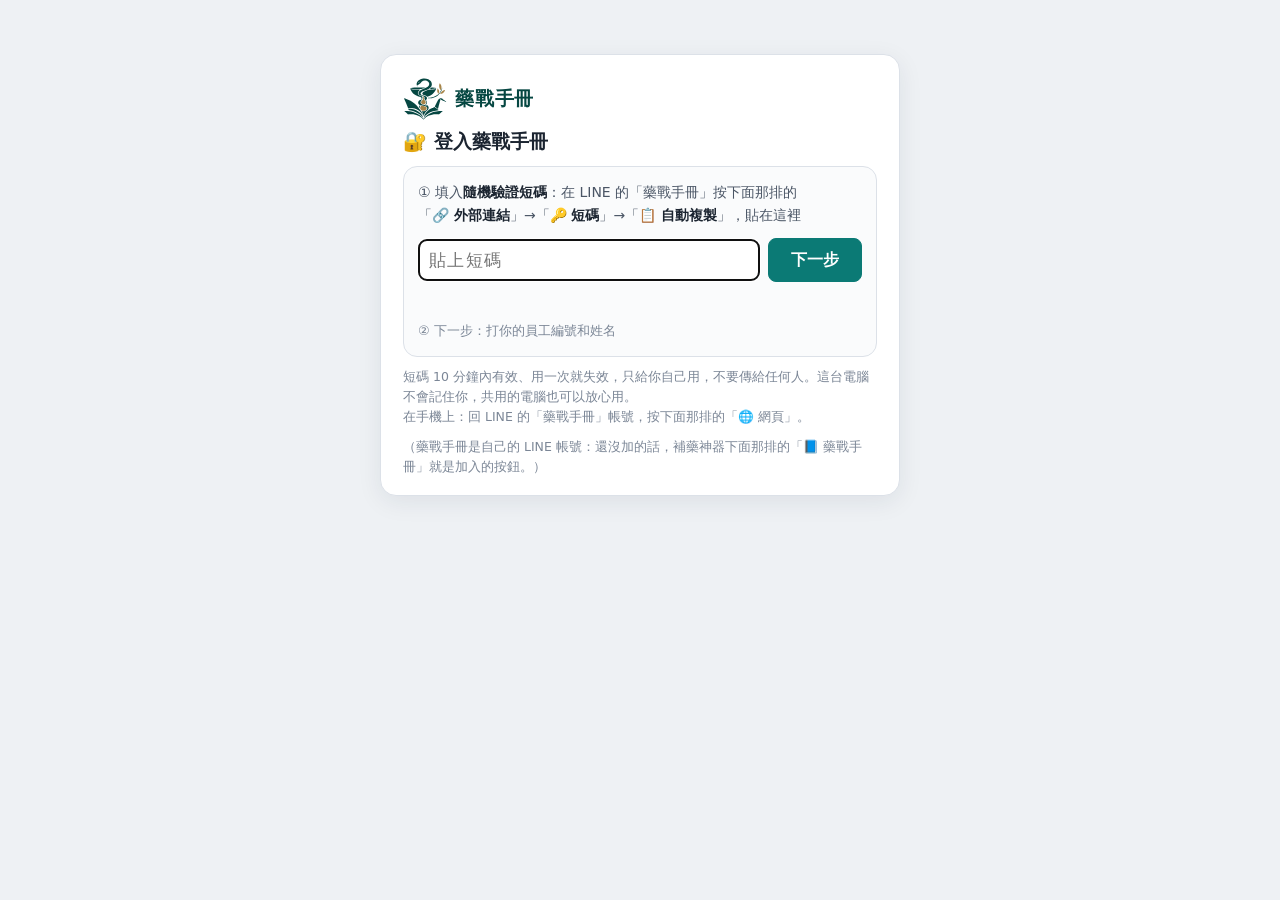
==== hb.html @ 037ee072 "Add files via upload" ====
<!doctype html>
<html lang="zh-Hant">
<head>
<meta charset="utf-8">
<meta http-equiv="Content-Security-Policy" content="default-src 'none'; script-src 'self'; style-src 'self' 'unsafe-inline'; img-src 'self' data: blob: https:; connect-src 'self' https://script.google.com https://script.googleusercontent.com; font-src data:; media-src blob:; base-uri 'none'; form-action 'none'; object-src 'none'; frame-src https:; worker-src 'none'; manifest-src 'self'">
<meta name="referrer" content="no-referrer">
<meta name="robots" content="noindex,nofollow,noarchive,nosnippet,noimageindex">
<meta name="viewport" content="width=device-width, initial-scale=1, viewport-fit=cover">
<meta name="buyao-hb" content="v12.14（藥戰手冊網頁 12.14・第 47 批）">
<title>藥戰手冊</title>
<link rel="icon" type="image/png" sizes="64x64" href="[data-uri]">
<link rel="apple-touch-icon" href="[data-uri]">
<link rel="stylesheet" href="hb.css?v=d5331ff7cd">
<style>.hbl{visibility:hidden;animation:hbl 0s linear 15s forwards}@keyframes hbl{to{visibility:visible}}</style>
</head>
<body>
<div id="app" class="app"><div class="scr bootscr"><div class="scr-in ld"><div class="ld-logo"><svg class="lg" aria-hidden="true" xmlns="http://www.w3.org/2000/svg" viewBox="153 123 1009 1009"><path fill="#064742" fill-rule="evenodd" d="M616.0 1094.2C567.2 1033.0 485.4 991.3 389.6 978.9C358.2 974.8 314.9 975.2 281.3 979.7L269.0 981.4L252.3 964.8C231.6 944.3 213.5 928.6 194.2 914.6C189.1 910.8 185.1 907.3 185.3 906.6C186.1 904.2 219.1 903.3 247.0 905.0C327.9 909.9 413.6 931.9 479.5 964.8C516.7 983.3 543.9 1002.2 572.3 1029.2C588.4 1044.4 596.9 1054.1 609.8 1071.4C623.4 1089.7 622.3 1088.5 624.0 1086.8C624.8 1085.9 628.0 1081.8 631.0 1077.5C669.0 1023.6 712.4 986.8 771.3 958.5C803.8 942.8 834.2 932.1 878.0 920.7C930.3 907.0 1006.5 900.1 1054.8 904.7C1062.5 905.4 1062.7 906.9 1055.6 912.0C1037.5 925.1 1003.3 954.7 987.8 970.9C982.4 976.4 977.4 981.0 976.7 981.0C976.0 981.0 969.2 980.1 961.5 979.0C885.2 968.3 802.8 981.1 733.5 1014.4C693.0 1033.8 660.8 1058.0 634.0 1088.9C628.3 1095.6 623.1 1101.0 622.5 1101.0C621.9 1101.0 618.9 1098.0 616.0 1094.2ZM609.0 1047.8C587.8 1021.0 559.6 993.7 533.3 974.6C479.2 935.2 376.1 895.9 298.0 884.9C290.0 883.8 283.1 882.4 282.5 881.9C281.9 881.3 280.3 876.1 278.9 870.2C276.8 861.8 276.5 859.2 277.5 858.2C282.0 853.3 333.9 851.8 359.0 855.8C433.7 867.9 503.3 902.4 553.0 952.0C583.5 982.4 602.9 1011.7 612.4 1041.9C615.9 1053.1 614.8 1055.1 609.0 1047.8ZM631.6 1049.1C630.5 1047.3 635.2 1028.2 641.6 1008.9C654.8 968.6 683.4 927.3 716.8 900.1C722.0 895.9 728.3 890.8 730.8 888.7C738.0 882.9 753.3 872.9 766.5 865.2C777.5 858.9 788.9 852.8 822.5 835.5C829.1 832.1 842.9 824.9 853.3 819.6L872.0 809.8L874.9 811.7C876.4 812.7 883.7 818.1 891.1 823.7C898.5 829.3 908.5 836.9 913.5 840.6C924.0 848.5 952.7 867.8 962.3 873.5C975.8 881.5 976.0 882.4 963.8 883.4C932.9 886.0 876.3 898.3 840.5 910.1C748.5 940.6 681.5 984.5 639.5 1041.8C633.5 1050.0 632.6 1050.8 631.6 1049.1ZM621.2 1008.8C619.5 994.1 615.5 975.6 611.4 962.6C607.6 950.8 594.8 923.3 588.7 913.7C584.1 906.6 584.0 905.6 588.2 906.3C590.0 906.6 595.3 907.6 600.0 908.4C632.7 914.4 669.2 903.6 689.5 881.9C703.1 867.4 709.8 851.4 708.7 836.3C707.8 823.9 702.0 814.3 689.9 805.2C671.3 791.1 643.2 782.6 587.5 774.0C550.8 768.3 528.5 759.7 514.7 745.7C495.7 726.6 495.3 699.6 513.8 675.7C519.8 667.8 528.7 660.6 541.8 653.1C558.0 643.9 595.0 629.6 597.2 631.8C599.1 633.7 592.7 642.3 578.5 657.0C567.2 668.7 563.8 672.9 560.7 679.0C552.7 695.0 552.3 711.1 559.6 725.1C567.6 740.3 582.5 748.5 619.5 758.1C659.3 768.3 681.9 776.6 696.6 786.3C708.6 794.2 709.5 791.7 698.8 780.4C691.1 772.4 681.0 765.5 668.5 759.9C664.4 758.0 661.0 755.9 661.0 755.2C661.0 753.2 666.2 749.1 668.8 749.0C670.1 749.0 675.0 750.6 679.8 752.6C710.9 765.4 730.9 784.0 738.0 806.6C744.7 828.2 739.5 852.9 724.2 872.2C721.0 876.2 709.5 888.0 698.7 898.4C687.8 908.7 676.3 920.7 673.0 924.9C654.3 948.6 640.2 974.3 630.4 1002.2C627.2 1011.5 624.1 1019.0 623.5 1019.0C622.8 1019.0 621.9 1014.8 621.2 1008.8ZM599.1 983.7C555.5 914.2 497.0 868.5 421.5 845.2C374.5 830.7 316.8 829.0 279.7 841.2C273.8 843.1 272.8 843.2 271.6 841.9C270.8 841.1 267.4 833.1 264.0 824.0C236.5 751.5 208.2 684.8 181.5 629.4C176.1 618.1 172.6 609.7 173.0 609.0C173.9 607.5 176.5 608.3 204.5 618.7C298.2 653.6 364.3 689.1 424.0 736.6C446.1 754.3 478.9 787.6 496.9 810.9C499.3 814.0 503.1 818.8 505.4 821.5C510.1 827.1 538.5 864.6 552.6 884.0C569.7 907.4 586.8 934.8 593.2 949.0C602.4 969.3 609.6 994.0 606.2 994.0C605.8 994.0 602.6 989.4 599.1 983.7ZM937.5 843.7C929.8 838.0 918.3 829.5 912.0 824.9C885.0 805.3 882.0 802.8 882.0 800.4C882.0 799.1 884.3 793.6 887.1 788.3C890.0 782.9 895.7 771.8 900.0 763.5C904.2 755.2 910.2 743.8 913.2 738.0C916.3 732.2 925.4 714.7 933.5 699.0C956.2 655.1 966.1 636.7 968.4 634.2C969.5 632.9 978.6 626.6 988.5 620.3C998.4 613.9 1008.5 607.4 1010.9 605.8C1015.6 602.7 1019.6 602.4 1021.3 605.1C1022.1 606.3 1021.7 609.2 1019.8 615.6C1013.3 638.0 1002.9 674.7 999.6 686.5C997.7 693.6 992.9 711.0 989.1 725.0C981.2 753.5 980.3 757.0 966.7 810.0C961.4 830.6 956.6 848.9 956.2 850.5C954.8 855.6 952.4 854.7 937.5 843.7ZM524.0 826.9C520.7 822.4 518.0 817.7 518.0 816.6C518.0 807.5 527.3 787.3 535.6 778.2L540.7 772.5L546.6 773.8C555.8 775.7 556.1 776.6 550.1 784.0C540.4 796.2 534.6 810.3 533.2 825.9C532.8 831.0 532.0 834.5 531.3 834.7C530.6 835.0 527.4 831.4 524.0 826.9ZM681.8 743.8C679.2 742.7 676.9 741.3 676.7 740.6C676.4 740.0 678.0 736.5 680.2 733.0C690.2 716.5 691.3 696.8 683.2 680.5C678.9 671.9 675.0 666.9 661.5 653.0C646.3 637.4 643.5 632.7 643.6 623.5C643.7 619.1 644.4 616.1 646.3 612.3C652.1 601.1 649.1 587.8 638.5 577.5C627.9 567.1 611.5 560.3 569.0 548.5C550.8 543.5 532.2 535.2 523.4 528.2C504.9 513.6 502.5 483.9 518.0 460.8C534.0 436.8 562.9 417.3 611.9 397.3C652.3 380.8 659.7 377.6 673.0 371.2C712.4 352.3 736.1 332.7 747.7 309.6C760.4 284.4 756.2 258.2 736.2 236.8C727.2 227.3 720.2 222.4 706.4 215.8C668.0 197.8 613.1 201.3 589.2 223.5C585.7 226.7 581.7 231.4 580.3 233.9C565.0 260.4 546.7 277.8 516.5 294.4C503.9 301.3 498.0 303.9 488.8 306.4C483.5 307.9 483.0 308.3 482.0 311.8C480.5 317.5 480.9 324.9 483.1 331.0C486.3 339.9 486.4 340.0 484.7 340.0C483.9 340.0 481.1 337.7 478.6 334.9C473.2 328.9 470.0 320.0 470.0 310.8C470.0 306.3 469.4 303.8 467.8 301.2C466.1 298.4 465.5 295.6 465.2 288.9C464.0 264.5 483.0 226.5 507.7 204.0C527.9 185.6 560.9 168.7 591.3 161.0C638.1 149.3 690.3 154.3 732.7 174.5C784.5 199.3 815.0 241.3 815.0 287.9C815.0 342.2 777.4 384.6 702.5 415.0C695.4 417.9 674.0 425.5 655.0 432.0C604.2 449.3 594.4 453.5 579.8 464.2C570.9 470.7 564.8 477.7 560.8 485.8C554.6 498.4 556.8 513.8 566.4 524.8C574.6 534.1 590.5 541.3 620.0 549.0C653.1 557.7 669.0 563.5 681.1 571.6C706.8 588.6 710.1 617.7 689.0 640.4C685.9 643.7 682.8 647.5 682.1 648.7C679.5 653.7 681.2 658.6 688.1 666.6C698.6 678.8 702.3 688.7 702.4 705.0C702.5 720.4 698.3 733.5 690.5 742.9C687.4 746.5 687.9 746.4 681.8 743.8ZM1122.5 688.9C1113.2 685.1 1097.4 678.6 1087.5 674.6C1041.4 655.8 1024.4 648.6 1022.8 647.1C1021.2 645.6 1021.4 644.4 1026.9 626.6C1030.0 616.1 1033.2 607.4 1033.9 607.2C1034.5 607.0 1037.6 608.7 1040.8 611.1C1049.4 617.5 1084.5 645.6 1092.6 652.4C1096.5 655.8 1105.9 663.7 1113.5 670.0C1145.7 696.8 1145.0 696.1 1141.3 695.9C1140.3 695.9 1131.8 692.8 1122.5 688.9ZM578.4 625.9C578.2 625.4 577.8 620.7 577.7 615.3C577.4 602.8 575.1 597.3 567.1 589.7C559.4 582.4 557.9 581.7 535.8 576.1C500.2 567.0 482.4 560.7 457.0 548.1C401.5 520.5 361.6 481.8 337.0 431.5C328.9 415.1 322.2 396.4 323.7 394.9C324.4 394.2 327.8 394.8 334.4 396.9C354.8 403.4 398.2 409.0 452.0 412.0C470.8 413.0 526.3 415.0 537.8 415.0C542.3 415.0 544.0 415.4 544.0 416.4C544.0 417.1 541.2 419.9 537.8 422.6C507.2 446.4 490.9 476.1 494.9 501.1C497.4 516.8 502.8 526.6 514.3 536.1C524.8 544.9 535.2 549.5 568.7 560.0C580.6 563.7 587.7 568.2 593.2 575.5C598.3 582.2 600.1 587.8 600.7 598.5C601.2 607.2 601.1 607.7 597.8 614.0C594.9 619.8 593.9 620.8 589.0 623.2C582.8 626.2 579.2 627.1 578.4 625.9ZM744.0 610.9C727.2 609.8 726.0 609.3 726.0 604.1C726.0 601.9 726.4 599.9 726.9 599.6C727.3 599.3 735.3 598.8 744.6 598.5C785.1 597.0 811.8 592.7 847.0 581.8C868.8 575.1 880.3 570.5 899.1 560.9C968.6 525.4 1017.8 466.4 1041.3 390.0C1043.8 382.0 1046.1 373.6 1046.5 371.2C1047.2 367.0 1049.2 365.6 1050.4 368.6C1051.4 371.3 1051.0 381.1 1049.5 391.5C1044.3 426.1 1027.7 462.5 1001.4 497.2C991.5 510.3 965.8 536.0 951.5 547.1C893.7 592.3 817.0 615.9 744.0 610.9ZM707.9 575.8C701.0 562.9 683.6 551.8 656.5 543.0C616.7 530.2 604.7 523.6 598.0 511.0C595.6 506.5 596.2 496.2 599.2 489.7C607.2 472.6 631.1 458.1 691.7 433.4C699.0 430.4 711.6 424.9 719.7 421.2L734.5 414.3L753.0 413.6C818.1 411.2 875.2 404.6 899.9 396.8C905.5 395.0 909.6 394.2 910.1 394.7C911.4 396.0 905.2 413.4 898.6 427.3C879.0 468.7 844.9 506.0 802.0 533.2C781.7 546.1 761.7 555.6 737.5 563.9C720.6 569.8 718.5 570.8 714.6 574.9C711.1 578.6 709.5 578.8 707.9 575.8ZM482.5 398.9C413.9 396.8 342.0 390.1 326.2 384.2C320.7 382.1 319.5 379.1 323.2 376.6C332.6 370.4 387.4 365.6 477.0 363.0C529.8 361.5 662.0 361.7 662.0 363.3C662.0 364.7 646.4 371.8 622.9 381.0C614.4 384.3 600.5 390.0 592.0 393.5L576.5 400.0L541.5 399.8C522.2 399.8 495.7 399.3 482.5 398.9ZM768.4 396.9C767.6 395.6 767.3 396.0 778.0 387.9C782.7 384.4 790.5 377.7 795.3 373.1L804.2 364.6L811.3 364.8C846.8 366.0 890.1 370.4 904.9 374.4C919.1 378.3 915.2 383.7 896.0 387.0C892.4 387.6 887.0 388.5 884.0 389.0C869.2 391.6 854.1 393.1 813.0 396.0C781.7 398.3 769.4 398.5 768.4 396.9ZM522.3 250.1C526.1 246.6 528.8 241.2 529.2 236.4C529.5 233.0 529.2 232.5 527.3 232.2C524.7 231.8 516.3 236.0 513.3 239.2C508.5 244.4 505.2 256.2 508.2 257.3C510.0 257.9 518.9 253.4 522.3 250.1Z"/><path fill="#A78448" fill-rule="evenodd" d="M604.1 897.9C590.4 895.2 578.3 889.0 568.1 879.4C541.0 853.9 540.2 813.4 566.3 786.7L573.0 779.7L579.8 780.3C591.1 781.4 629.7 788.6 641.8 791.9C664.9 798.2 679.6 805.4 688.0 814.6C693.7 820.8 695.0 824.4 695.0 834.3C695.0 864.8 672.4 890.5 639.4 897.5C631.9 899.1 611.4 899.3 604.1 897.9ZM633.0 752.4C630.0 751.6 624.6 750.6 621.0 750.0C589.5 744.9 572.0 731.2 568.8 709.2C567.7 701.9 567.8 700.5 569.9 692.9C573.0 681.2 575.4 677.6 591.0 661.5C608.9 642.9 611.7 637.3 614.0 614.4C615.6 598.4 612.6 585.0 605.0 574.8C603.4 572.5 602.0 570.2 602.0 569.8C602.0 566.6 616.9 573.5 624.5 580.2C627.1 582.5 630.2 586.7 632.1 590.5C635.6 597.7 635.7 600.8 632.5 615.0C628.9 631.3 633.3 642.6 649.6 658.7C667.5 676.5 672.1 683.7 674.1 697.5C676.7 715.0 667.9 733.3 652.2 743.0C649.6 744.6 645.8 747.7 643.8 750.0C641.8 752.2 639.8 754.0 639.3 753.9C638.9 753.8 636.0 753.2 633.0 752.4ZM1002.6 511.2C1002.3 510.8 1003.9 508.4 1006.0 505.9C1008.1 503.4 1014.1 495.3 1019.4 487.9C1036.1 464.5 1037.3 462.8 1045.5 454.6C1062.4 437.4 1085.7 426.1 1109.1 423.4C1116.6 422.6 1116.9 423.4 1113.5 433.6C1102.0 467.5 1082.6 489.4 1053.6 501.2C1036.4 508.3 1004.6 514.5 1002.6 511.2ZM961.3 508.2C959.7 507.0 950.2 489.9 946.4 481.2C939.6 465.4 937.7 455.6 937.6 437.5C937.6 421.1 938.6 413.5 943.1 396.8C946.3 385.0 946.6 385.0 957.3 396.1C972.0 411.3 978.5 424.4 981.2 444.0C983.4 460.6 979.2 480.1 969.4 499.1C965.0 507.6 963.3 509.5 961.3 508.2ZM1014.8 420.2C999.8 399.1 990.2 379.0 984.8 357.0C982.8 348.7 982.5 345.1 982.5 328.0C982.6 310.2 982.8 307.5 985.3 297.5C989.7 279.8 994.3 265.8 995.8 265.2C998.8 264.1 1012.5 282.3 1021.5 299.2C1036.6 327.6 1039.4 359.7 1029.9 397.5C1027.6 406.8 1022.4 421.9 1020.8 423.7C1019.1 425.7 1018.4 425.3 1014.8 420.2Z"/></svg></div><div class="ld-name">藥戰手冊</div><div class="bk" aria-hidden="true"><i class="bk-c"></i><i class="bk-l"></i><i class="bk-r"></i><i class="bk-p"></i><i class="bk-p"></i><i class="bk-p"></i></div><div class="ldbar" id="ldBar" role="progressbar" aria-label="載入進度" aria-valuemin="0" aria-valuemax="100"><i id="ldFill" class="pre"></i></div><p class="muted ldtx" id="bootMsg" role="status" aria-live="polite">載入網頁…</p><p class="muted hbl">還在載入…等太久的話：重新整理這一頁（LINE 裡是下面那排的 ↻）；還是不行，改用 Safari 或 Chrome 打開。</p><noscript><p>要開啟 JavaScript 才能看。</p></noscript></div></div></div>
<script src="cfg.js" defer></script>
<script src="hb3d.js?v=d5331ff7cd" defer></script>
<script src="hb.js?v=d5331ff7cd" defer></script>
</body>
</html>
---- hb.css ----
:root{
  color-scheme: light;
  --bg:#EEF1F4; --panel:#fff; --ink:#1B2430; --ink2:#4A5565; --ink3:#7B8696; --line:#DCE1E8;
  --accent:#0B7A75; --accent2:#E3F4F2; --blue:#1F6FD0; --warn:#8A5A00; --warnbg:#FFF4D6; --bad:#B3261E; --ok:#1B7F3B;
  --mono: ui-monospace, SFMono-Regular, Menlo, Consolas, "Noto Sans Mono CJK TC", monospace;
}
*{box-sizing:border-box}
html,body{margin:0;background:var(--bg);color:var(--ink);font:14px/1.55 "Noto Sans TC","PingFang TC","Microsoft JhengHei",system-ui,-apple-system,"Noto Sans CJK TC",sans-serif}
button{font:inherit;color:inherit;cursor:pointer}
.wrap{max-width:1800px;margin:0 auto;padding:18px 16px 60px}
h1{font-size:20px;margin:0 0 4px}
.sub{color:var(--ink2);margin:0 0 12px}
.banner{background:#FFF8E1;border:1px solid #F0DDA0;border-radius:10px;padding:10px 14px;color:#6B4E00;margin:10px 0 14px;font-size:13.5px}
.banner b{color:#4D3800}
.tabs{display:flex;gap:6px;flex-wrap:wrap;margin:6px 0 14px;position:sticky;top:0;background:var(--bg);padding:8px 0;z-index:20}
.tab{border:1px solid var(--line);background:#fff;border-radius:999px;padding:7px 14px;font-size:14px}
.tab[aria-selected=true]{background:var(--accent);border-color:var(--accent);color:#fff;font-weight:600}
.pane{display:none}.pane.on{display:block}
.card{background:var(--panel);border:1px solid var(--line);border-radius:14px;padding:14px 16px}
.card h2{font-size:16px;margin:0 0 6px}
.card h3{font-size:14px;margin:0 0 4px}
.muted{color:var(--ink3)}
.tag{display:inline-block;border-radius:6px;padding:1px 7px;font-size:12px;font-weight:600;background:var(--accent2);color:var(--accent)}
.tag.warn{background:var(--warnbg);color:var(--warn)}
.tag.gray{background:#EEF0F3;color:#4A5565}
.mk{display:inline-flex;align-items:center;justify-content:center;width:20px;height:20px;border-radius:50%;background:#D93025;color:#fff;font-size:12px;font-weight:700;vertical-align:middle;margin:0 3px}
.row{display:flex;gap:16px;flex-wrap:wrap;align-items:flex-start}
.btn{border:1px solid var(--line);background:#fff;border-radius:8px;padding:6px 12px}
.btn.pri{background:var(--accent);border-color:var(--accent);color:#fff;font-weight:600}
.btn.bad{color:var(--bad);border-color:#E8B9B5}
.btn.sm{padding:3px 9px;font-size:12.5px}
.btn:disabled{opacity:.45;cursor:default}

.fx-bubble{position:relative;flex:none;font-family:inherit;color:#111}
.fx-car{display:flex;gap:8px;align-items:stretch;overflow-x:auto;padding:2px 2px 8px;max-width:100%;scrollbar-width:thin}
.fx-box{min-width:0;position:relative}
.fx-text{min-width:0;overflow-wrap:anywhere}
.fx-tap{cursor:pointer}
.fx-tap:hover{filter:brightness(.97)}
.fx-btn{display:flex;align-items:center;justify-content:center;text-align:center;border-radius:8px;font-weight:700;padding:0 10px;user-select:none}
.fx-img{display:block;max-width:100%}
.fx-sep{height:1px;background:#E0E0E0}

.web{background:#fff;border:1px solid var(--line);border-radius:14px;overflow:hidden;position:relative}
.wbar{display:flex;align-items:center;gap:10px;padding:10px 16px;border-bottom:1px solid var(--line);background:#fff}
.wbar .ttl{font-weight:800;color:var(--accent);font-size:16px}
.wbar .sp{flex:1}
.wbar .who{font-size:12.5px;color:var(--ink2)}
.wbar .idle{font-size:12px;border-radius:999px;background:#F1F3F5;padding:2px 9px;color:#4A5565;font-variant-numeric:tabular-nums}
.wbody{display:flex;min-height:520px}
.side{width:260px;flex:none;border-right:1px solid var(--line);background:#FAFBFC;padding:10px;overflow:auto;max-height:760px}
.side h4{margin:6px 8px;font-size:12px;color:var(--ink3);letter-spacing:.04em}
.chI{display:flex;gap:9px;align-items:center;padding:7px 8px;border-radius:9px;cursor:pointer;border:1px solid transparent}
.chI:hover{background:#EFF2F5}
.chI.on{background:var(--accent2);border-color:#BFE3DF}
.chI .th{width:38px;height:38px;border-radius:8px;flex:none;object-fit:cover;background:#ddd}
.chI .t1{font-size:12px;color:var(--accent);font-weight:700;line-height:1.2}
.chI .t2{font-size:13.5px;line-height:1.25;font-weight:600}
.main{flex:1;min-width:0;padding:18px 22px;position:relative}
.wm{position:absolute;inset:0;pointer-events:none;z-index:6;opacity:.09;background-repeat:repeat}
.grid10{display:grid;grid-template-columns:repeat(auto-fill,minmax(190px,1fr));gap:12px}
.gch{border:1px solid var(--line);border-radius:12px;overflow:hidden;background:#fff;cursor:pointer;display:flex;flex-direction:column}
.gch:hover{box-shadow:0 4px 14px rgba(20,40,60,.12)}
.gch img{width:100%;aspect-ratio:20/13;object-fit:cover;display:block}
.gch .gb{padding:9px 11px}
.gch .n{font-size:12px;color:var(--accent);font-weight:700}
.gch .nm{font-weight:700;font-size:14.5px;line-height:1.3}
.gch .it{font-size:12px;color:var(--ink3);margin-top:3px}
.art{max-width:var(--aw,760px)}
.art h2{font-size:20px;margin:2px 0 2px}
.art .crumb{font-size:12.5px;color:var(--accent);font-weight:700}
.art .txt{margin:5px 0}
.art .li{display:flex;gap:8px;margin:5px 0}
.art .li .mkr{flex:none;min-width:1.6em;color:var(--ink2)}
.art table{border-collapse:collapse;margin:10px 0;font-size:13.5px;max-width:100%}
.art th,.art td{border:1px solid #CBD2DA;padding:5px 9px;text-align:center}
.art th{background:#F0F3F6}
.art figure{margin:12px 0;max-width:min(100%,560px)}
.art figure img{width:100%;border:1px solid var(--line);border-radius:6px;display:block;cursor:zoom-in}
.art figcaption{font-size:12.5px;color:var(--ink3);margin-top:3px}
.note{background:#FFF8E1;border:1px solid #F0DDA0;border-radius:8px;padding:8px 12px;margin:12px 0;color:#5B4300}
.note b.nl{display:block;font-size:12px;letter-spacing:.06em;color:#8A6D00;margin-bottom:2px}
.foot{font-size:12px;color:#9AA3AF;text-align:center;margin-top:18px}

.edit{display:grid;grid-template-columns:230px minmax(360px,1fr) 400px;gap:0;min-height:640px}
.edit>div{padding:12px;min-width:0}
.edit .c1{border-right:1px solid var(--line);background:#FAFBFC}
.edit .c3{border-left:1px solid var(--line);background:#F6F8FA}
.lbl{font-size:12px;color:var(--ink3);margin:10px 0 3px;font-weight:600}
.in,.ta{width:100%;border:1px solid #C7CED7;border-radius:8px;padding:7px 10px;font:inherit;background:#fff}
.ta{min-height:76px;resize:vertical}
.blk{border:1px solid var(--line);border-radius:10px;background:#fff;margin:8px 0;overflow:hidden}
.blk .bh{display:flex;align-items:center;gap:6px;padding:4px 8px;background:#F3F5F8;font-size:12px;color:var(--ink2);font-weight:600}
.blk .bh .sp{flex:1}
.blk .bb2{padding:8px}
.blk .bb2 .ta{min-height:60px}
.drop{border:2px dashed #AAB4C0;border-radius:10px;padding:12px;text-align:center;color:var(--ink3);background:#fff;font-size:13px}
.drop.hot{border-color:var(--accent);background:var(--accent2)}
.drop img{max-width:100%;max-height:140px;border-radius:6px;display:block;margin:6px auto 0}
.gridT{border-collapse:collapse;width:100%;font-size:12.5px}
.gridT td{border:1px solid #CBD2DA;padding:0}
.gridT input{width:100%;border:0;padding:4px 6px;font:inherit;background:transparent;min-width:44px}
.gridT tr:first-child td{background:#F0F3F6;font-weight:700}
.seg{display:inline-flex;border:1px solid #C7CED7;border-radius:8px;overflow:hidden}
.seg button{border:0;background:#fff;padding:4px 9px;font-size:12.5px;border-right:1px solid #E1E5EA}
.seg button:last-child{border-right:0}
.seg button.on{background:var(--accent);color:#fff;font-weight:700}
.meter{height:10px;border-radius:999px;background:#E3E7EC;overflow:hidden}
.meter i{display:block;height:100%;background:var(--accent);border-radius:999px}
.meter.over i{background:#D93025}
.meter.warn i{background:#E8A200}
.pvwrap{background:#7F9BC3;border-radius:12px;padding:10px;display:flex;justify-content:center;overflow:auto;max-height:560px}
.pvweb{background:#fff;border:1px solid var(--line);border-radius:10px;padding:10px 12px;overflow:auto;max-height:560px;margin:0 auto}

.tbl{border-collapse:collapse;width:100%;font-size:13px}
.tbl th,.tbl td{border-bottom:1px solid #E5E9EE;padding:7px 8px;text-align:left;vertical-align:middle}
.tbl th{font-size:12px;color:var(--ink3);font-weight:600;background:#FAFBFC}
.st{border-radius:999px;padding:1px 8px;font-size:12px;font-weight:600}
.st.ok{background:#E2F5E8;color:var(--ok)}.st.wait{background:#FFF1CC;color:#7A5200}.st.no{background:#FBE4E2;color:var(--bad)}.st.gray{background:#EEF0F3;color:#4A5565}
.sw2{display:inline-flex;align-items:center;gap:8px}
.tog{width:38px;height:22px;border-radius:999px;background:#C5CCD5;position:relative;border:0;padding:0}
.tog::after{content:"";position:absolute;top:2px;left:2px;width:18px;height:18px;border-radius:50%;background:#fff;transition:left .15s}
.tog.on{background:var(--accent)}.tog.on::after{left:18px}
.steps{display:flex;gap:10px;flex-wrap:wrap}
.stp{flex:1 1 230px;border:1px solid var(--line);border-radius:12px;padding:12px;background:#fff}
.stp.on{border-color:var(--accent);box-shadow:0 0 0 2px #BFE3DF}
.stp .no{display:inline-flex;width:22px;height:22px;border-radius:50%;background:var(--accent);color:#fff;align-items:center;justify-content:center;font-size:12px;font-weight:700;margin-right:6px}
.codebox{font-family:var(--mono);font-size:22px;letter-spacing:.14em;background:#F3F5F8;border-radius:8px;padding:8px 12px;text-align:center;font-weight:700}
.ovl{position:absolute;inset:0;background:rgba(15,23,32,.55);display:flex;align-items:center;justify-content:center;z-index:30}
.ovl .dlg{background:#fff;border-radius:12px;padding:18px 20px;max-width:360px;text-align:center}
.lightbox{position:fixed;inset:0;background:rgba(0,0,0,.78);display:flex;align-items:center;justify-content:center;z-index:60}
.lightbox img{max-width:92vw;max-height:90vh;border-radius:6px;background:#fff}
.ask{counter-reset:ask}
.ask li{margin:8px 0}
@media (max-width:1100px){.edit{grid-template-columns:1fr}.edit .c1,.edit .c3{border:0;border-top:1px solid var(--line)}}
@media (max-width:760px){.wbody{flex-direction:column}.side{width:auto;border-right:0;border-bottom:1px solid var(--line);max-height:none}}

.chT{padding:5px 8px 5px 30px;font-size:13px;border-radius:8px;cursor:pointer;color:var(--ink2);line-height:1.3}
.chT:hover{background:#EFF2F5}
.chT.on{background:var(--accent2);color:var(--accent);font-weight:700}
.hint{font-size:12.5px;color:var(--ink3);margin:4px 0}
.no6{color:var(--accent);font-weight:800;margin-right:2px;font-size:13px}
.addrow{display:flex;gap:6px;margin:6px 0 4px}
.wrow{display:flex;gap:6px;align-items:center;flex-wrap:wrap;margin:6px 0}
.wn{width:56px;border:1px solid #C7CED7;border-radius:6px;padding:3px 5px;font:inherit}
.tb{display:flex;gap:6px;align-items:center;flex-wrap:wrap;margin:6px 0}
.rrow{display:flex;gap:8px;align-items:center;flex-wrap:wrap}
.mrow{display:grid;grid-template-columns:84px 1fr 112px;gap:8px;align-items:center;font-size:12.5px;margin:4px 0}
.mrow .num{font-variant-numeric:tabular-nums;color:var(--ink2);text-align:right}
.drop .fn{font-size:12px;color:var(--ink3);margin-top:4px;word-break:break-all}
.drop:focus{outline:none;border-color:var(--accent);background:var(--accent2)}
.pvstack{display:flex;flex-direction:column;gap:8px;align-items:flex-start}
.pvwebwrap{display:flex;justify-content:center;overflow:auto;max-height:560px;background:#F6F8FA;border-radius:10px;padding:8px}
.trow{display:flex;justify-content:space-between;align-items:center;border:1px solid var(--line);border-radius:10px;padding:10px 12px;cursor:pointer;background:#fff}
.trow:hover{box-shadow:0 2px 8px rgba(20,40,60,.1)}
.toast{position:fixed;left:50%;bottom:22px;transform:translateX(-50%);background:rgba(15,23,32,.94);color:#fff;border-radius:10px;padding:8px 14px;font-size:13px;opacity:0;pointer-events:none;transition:opacity .2s;z-index:80;max-width:min(92vw,520px)}
.toast.on{opacity:1}
.srow{display:flex;gap:12px;align-items:center;padding:9px 0;border-bottom:1px solid #EEF0F3}
.srow:last-child{border-bottom:0}
.edit.web{overflow:visible}
.edit .c1,.edit .c3{position:sticky;top:58px;align-self:start;max-height:calc(100vh - 66px);overflow:auto}
.ends{display:flex;justify-content:space-between;font-size:11.5px;color:var(--ink3);margin:0 2px 2px}
.pvwrap{max-height:min(520px,calc(100vh - 360px))}
#pane-sec,#pane-ask{max-width:1100px}
.bigov{position:fixed;inset:0;background:rgba(15,23,32,.62);z-index:70;display:flex;flex-direction:column;padding:16px}
.bigbar{display:flex;gap:10px;align-items:center;background:#fff;border-radius:10px 10px 0 0;padding:8px 12px}
.bigbody{flex:1;min-height:0;overflow:auto;background:#EEF1F4;border-radius:0 0 10px 10px;padding:12px}

mark{background:#FFE58F;color:inherit;border-radius:3px;padding:0 1px}
.pgs{font-size:12px;color:#8A6D00}
.pgline{margin-top:6px;font-size:13px}
.pgline.gap{margin-top:1.4em}
.pgline.solo{margin:12px 0}
.pgtag{display:inline-flex;align-items:center;flex-wrap:wrap;background:#DDF1EE;border:1px solid #8CCBC5;border-radius:8px;padding:5px 11px;color:#0B5F5B;font-size:13px}
.pgtag b{color:#064B47;margin-left:.1em}

.tscroll{overflow-x:auto;margin:10px 0}
.art .tscroll table{margin:0}
.tsh{font-size:12px;color:var(--ink3);margin:-4px 0 8px}

.lad{margin:8px 0}
.lr{display:flex;gap:6px;margin:5px 0;align-items:flex-start;white-space:pre-wrap}
.lr .lm{flex:none;color:var(--ink2)}
.lr.strong .lm{color:var(--accent);font-weight:700}
.lr .lt{flex:1;min-width:0}
.lad figure.lim{margin:6px 0 8px}
.lad figure.lim img{display:block;max-width:min(100%,520px);width:auto;height:auto;border-radius:8px;border:1px solid #E3E7EC;background:#fff;cursor:zoom-in}
.lad figure.lim figcaption{font-size:12px;color:var(--ink3);margin-top:3px}

.kwrow{display:flex;gap:6px;flex-wrap:wrap;align-items:center;margin:6px 0 8px}
.kwchip{border:1px solid #BFE3DF;background:var(--accent2);color:var(--accent);border-radius:999px;padding:1px 10px;font-size:12.5px}
.kwp{border:1px solid var(--line);border-radius:12px;padding:12px 14px;background:#fff;margin:8px 0;max-width:640px;box-shadow:0 1px 4px rgba(20,40,60,.06)}
.kwh{display:flex;gap:4px;align-items:baseline;font-size:16px;border-bottom:1px solid #E3E7EC;padding-bottom:8px;margin-bottom:4px;flex-wrap:wrap}
.kwpt{display:flex;gap:8px;padding:8px 0;border-top:1px solid #EEF0F3}
.kwh+.kwpt{border-top:0}
.kwn{color:var(--accent);font-weight:700;flex:none}
.src{display:block;font-size:12.5px;color:var(--accent);text-decoration:underline;margin-top:3px;cursor:pointer;line-height:1.4}
.src.ext{color:var(--blue)}
.sect{font-weight:700;margin:14px 0 6px;color:var(--ink2)}
.hit{border:1px solid var(--line);border-radius:10px;padding:9px 12px;background:#fff;margin:6px 0;cursor:pointer;max-width:640px}
.hit:hover{box-shadow:0 2px 8px rgba(20,40,60,.1)}
.wsearch{display:flex;gap:6px;align-items:center;flex-wrap:wrap}
.kwgrid{display:grid;grid-template-columns:repeat(auto-fill,minmax(200px,1fr));gap:10px;max-width:760px}
.kwcard{border:1px solid var(--line);border-radius:10px;padding:10px 12px;background:#fff;cursor:pointer}
.kwcard:hover{box-shadow:0 2px 8px rgba(20,40,60,.1)}
.trow .pgs{background:#FFF4D6;border-radius:6px;padding:0 6px}

.edwrap{background:#fff;border:1px solid var(--line);border-radius:14px}
.edtbw{position:sticky;top:var(--tabsH,58px);z-index:15;background:#fff;border-bottom:1px solid var(--line);border-radius:14px 14px 0 0;box-shadow:0 2px 6px rgba(20,40,60,.06)}
.edtb{padding:7px 12px;display:flex;gap:8px;flex-wrap:wrap;align-items:center}
.edfmt{border-top:1px solid var(--line);background:#FAFBFC;padding:5px 12px 6px}
.edtb .sp{flex:1}
.edtb .dirty{font-size:12.5px;color:#B26A00}
.vsep{width:1px;height:22px;background:var(--line)}
.tblabel{font-size:12.5px;color:var(--ink3);font-weight:600;white-space:nowrap}
.addb{display:inline-flex;align-items:center}
.newb{background:#D93025;color:#fff;border-radius:999px;font-size:10.5px;padding:0 6px;margin-left:4px;font-weight:700;line-height:16px;display:inline-block}
.btn.on{background:var(--accent2);border-color:#BFE3DF;color:var(--accent)}
.edgrid{display:grid;grid-template-columns:250px minmax(420px,760px);min-height:620px}
.edgrid>div{padding:12px;min-width:0}
.edgrid .c1{border-right:1px solid var(--line);background:#FAFBFC;border-radius:0 0 0 14px}
.blk.act{border-color:var(--accent);box-shadow:0 0 0 2px #BFE3DF}
.chT.kwi{padding-left:10px}
.pgbox{background:#FFFCF0;border:1px solid #F0DDA0;border-radius:10px;padding:2px 12px 8px;margin-top:8px}

.ladtop{display:flex;gap:8px;align-items:center;flex-wrap:wrap;margin-bottom:6px}
.blk.brk{margin-top:20px;border-top:3px dashed var(--accent)}
.blk .bh .brkb.on{background:var(--accent);border-color:var(--accent);color:#fff}
.ladni{margin:-2px 0 8px}
.ladni.on{color:var(--accent);font-weight:600}
.ladE.plain .lrow:not(.limg) .lmk{min-width:.4em}
.ladpaste{border:1px dashed #C7CED7;border-radius:8px;padding:6px 10px;margin:6px 0;background:#FAFBFC}
.ladpaste summary{cursor:pointer;font-weight:600;color:var(--ink2)}
.lrows{margin:6px 0}
.lrow{display:flex;gap:6px;align-items:flex-start;margin:4px 0;flex-wrap:wrap}
.lind{flex:none;display:block}
.lmk{flex:none;min-width:3.8em;text-align:right;padding-top:5px;font-size:13px;color:var(--ink2);font-weight:600;white-space:nowrap}
.lrow.lv1 .lmk{color:var(--accent);font-weight:800}
.lmk.empty{color:#B0B7C3;font-weight:400}
.lta{flex:1 1 200px;min-width:0;border:1px solid #C7CED7;border-radius:8px;padding:4px 8px;font:inherit;resize:none;overflow:hidden;min-height:30px;background:#fff;line-height:1.45}
.lta:focus{outline:2px solid #BFE3DF;border-color:var(--accent)}
.lbt{display:flex;gap:2px;flex:none;padding-top:2px}
.ib{border:1px solid var(--line);background:#fff;border-radius:6px;min-width:26px;height:26px;padding:0 4px;font-size:12.5px;line-height:1;color:var(--ink2)}
.ib:hover:not(:disabled){background:#EFF2F5}
.ib:disabled{opacity:.3;cursor:default}
.ib.bad{color:var(--bad)}
.lrow.limg .lmk{padding-top:8px;text-align:center;min-width:3.8em;font-size:16px;font-weight:400}
.limgb{flex:1 1 220px;min-width:0;max-width:430px}
.limgb .drop{padding:8px;min-height:56px}
.limgb .drop img{max-height:130px;object-fit:contain}
.limgb .in{margin-top:5px}
.lrow.limg .drop.hot{box-shadow:0 0 0 3px #BFE3DF}

.twarn{margin:6px 0}
.tw{font-size:12.5px;border-radius:8px;padding:5px 9px;margin:4px 0}
.tw.bad{background:#FDECEA;color:#8C1D18;border:1px solid #F3B8B3}
.tw.warn{background:#FFF4D6;color:#6B4E00;border:1px solid #F0DDA0}
.tw.ok{background:#E8F5EC;color:#1B6B34}
.tw.note{background:#F1F4F8;color:#4A5565}
.wseg button{font-size:12.5px}

.kpt{display:flex;gap:8px;border:1px solid var(--line);border-radius:10px;padding:8px;margin:6px 0;background:#fff}
.kpr{display:flex;gap:6px;align-items:center;margin-top:5px}
.kpr .muted{flex:none;width:64px;font-size:12px}
.kbt{display:flex;flex-direction:column;gap:4px;flex:none}
.sug{display:flex;gap:8px;align-items:center;border:1px solid var(--line);border-radius:10px;padding:6px 8px;margin:4px 0;background:#FAFBFC}
.srcl{font-size:13px;padding:3px 0;color:var(--accent)}

.pvwin{position:fixed;z-index:40;display:none;flex-direction:column;background:#F6F8FA;border:1px solid #B8C2CE;border-radius:12px;box-shadow:0 12px 36px rgba(15,23,32,.30);resize:both;overflow:hidden;min-width:300px;min-height:260px;max-width:calc(100vw - 8px);max-height:calc(100vh - 8px)}
.pvwin.max{resize:none}
.pvh{display:flex;gap:8px;align-items:center;padding:8px 10px;background:#fff;border-bottom:1px solid var(--line);cursor:move;user-select:none;touch-action:none;flex:none;flex-wrap:nowrap}
.pvh .sp{flex:1}
.pvsub{font-size:12px;min-width:0;overflow:hidden;text-overflow:ellipsis;white-space:nowrap;flex:0 1 auto}
.pvh>*:not(.pvsub):not(.sp){flex:none;white-space:nowrap}
.pvh .seg button{white-space:nowrap}
.pvc{flex:1;min-height:0;overflow:auto;padding:10px}
.pvwin .pvwrap,.pvwin .pvweb{max-height:none}
@media (max-width:1000px){.edgrid{grid-template-columns:1fr}.edgrid .c1{border-right:0;border-bottom:1px solid var(--line);border-radius:0}}
@media (max-width:900px){.pvwin{left:0!important;right:0!important;top:auto!important;bottom:0!important;width:auto!important;height:55vh!important;border-radius:14px 14px 0 0;resize:none;max-width:none}}

.rmrow{display:flex;gap:8px;align-items:center;flex-wrap:wrap;margin:0 0 10px;font-size:13.5px}
.rmrow label{display:inline-flex;gap:6px;align-items:center;background:#fff;border:1px solid var(--line);border-radius:8px;padding:5px 10px}
figure.anim,figure.stepsfig{margin:10px 0;max-width:100%}
.animbox{position:relative;background:#F1F4F6;border:1px solid var(--line);border-radius:10px;overflow:hidden;max-width:520px}
.animbox img{display:block;width:100%;height:100%;object-fit:contain;cursor:zoom-in}
.animbox.stepbox{min-height:60px}
.animtag{position:absolute;left:8px;top:8px;background:rgba(0,0,0,.58);color:#fff;font-size:11px;padding:2px 9px;border-radius:999px;pointer-events:none}
.animbar{display:flex;gap:8px;align-items:center;flex-wrap:wrap;margin-top:6px}
.animnote{font-size:12.5px}
.stepcap{margin-top:6px;max-width:520px}
.stepdots{display:flex;gap:5px;margin-left:4px}
.stepdots i{display:block;width:8px;height:8px;border-radius:50%;background:#C7CED7}
.stepdots i.on{background:var(--accent)}
figure.anim figcaption{font-size:13px;color:var(--ink2);margin-top:4px}

.animE .wrow{margin-bottom:8px}
.animE .tw{margin:6px 0}
.steplist{display:flex;flex-direction:column;gap:10px;margin:8px 0}
.steprow{display:grid;grid-template-columns:64px minmax(0,1fr) 34px;gap:8px;align-items:start;border:1px solid var(--line);border-radius:10px;padding:8px;background:#FAFBFC}
.steprow .stepno{font-weight:700;color:var(--accent);font-size:13px;padding-top:6px}
.steprow .drop{min-height:70px;padding:8px}
.steprow .drop img{max-height:120px;object-fit:contain}
.steprow .stepmain{display:flex;flex-direction:column;gap:6px;min-width:0}
.steprow .kbt{display:flex;flex-direction:column;gap:4px}
.stepopt{display:flex;gap:12px;align-items:center;flex-wrap:wrap;margin:6px 0}

.rt-b{font-weight:700}
.rt-i{font-style:italic}
.rt-u{text-decoration:underline}
.rt-s{text-decoration:line-through}
.rt-u.rt-s{text-decoration:underline line-through}
.rt-zsm{font-size:.86em}
.rt-zlg{font-size:1.25em}
.rt-zxl{font-size:1.7em}
.art .rt-h{font-weight:700;line-height:1.35;margin:18px 0 6px}
.art .rt-h1,.art .rt-h2{margin-top:24px}
.art .rt-h:first-child{margin-top:4px}
.art>*+*{margin-top:14px}
.art>*+.txtb>.rt-h1:first-child,.art>*+.txtb>.rt-h2:first-child{margin-top:24px}
.art .rt-hr{border:0;border-top:1px solid #D5DAE1;margin:12px 0}
.art .rt-box{display:flex;gap:9px;align-items:flex-start;border:1px solid;border-radius:8px;padding:9px 11px;margin:8px 0}
.art .rt-box .rt-ic{flex:none;line-height:1.5}
.art .rt-box .rt-bb{flex:1;min-width:0}
.art .rt-bl{margin:2px 0}
.art .rt-box.rows{display:block;position:relative;padding:0 11px 0 36px}
.art .rt-box.rows .rt-ic{position:absolute;left:11px;top:8px}
.art .rt-box.rows .rt-bl{position:relative;margin:0;padding:8px 0}
.art .rt-box.rows .rt-bl+.rt-bl::before{content:"";position:absolute;left:-36px;right:-11px;top:0;border-top:1px solid var(--bd)}
.art .rt-box.rows.noic{padding-left:11px}
.art .rt-box.rows.noic .rt-bl+.rt-bl::before{left:-11px}
.art .rt-quote{border-left:3px solid #B8C2CC;padding:1px 0 1px 11px;margin:8px 0;color:#4A5565}
.art .rt-go{display:flex;gap:8px;align-items:baseline;background:#F1F7F6;border-radius:8px;padding:8px 11px;margin:8px 0;color:var(--accent);text-decoration:none;cursor:pointer}
.art .rt-go b{flex:1;min-width:0}
.art .rt-go:hover{background:#E3F0EE}
.backl{margin-top:16px;padding-top:10px;border-top:1px dashed #C9D3DD}
.pcard .backl{margin-top:0;padding-top:0;border-top:0}
.backl .bl-h{font-size:13px;font-weight:700;color:var(--ink2);margin-bottom:2px}
.backl .rt-go{display:flex;gap:8px;align-items:baseline;background:#F1F7F6;border-radius:8px;padding:8px 11px;margin:6px 0;color:var(--accent);text-decoration:none;cursor:pointer}
.backl .rt-go b{flex:1;min-width:0}
.backl .rt-go:hover{background:#E3F0EE}

.fmtbar{display:flex;flex-wrap:wrap;gap:5px 8px;align-items:center}
.fmtbar .fg{display:flex;flex-wrap:wrap;gap:3px;align-items:center}
.fmtbar .tblabel{margin-right:2px}
.fb{position:relative;border:1px solid var(--line);background:#fff;border-radius:7px;min-width:30px;height:28px;padding:0 8px;font:inherit;font-size:12.5px;line-height:1;cursor:pointer;color:var(--ink);display:inline-flex;align-items:center;justify-content:center;gap:2px;white-space:nowrap}
.fb:hover:not(:disabled){background:#F1F5F9}
.fb.on{background:var(--accent2);border-color:#9FD3CE;color:var(--accent);font-weight:700}
.fb:disabled{opacity:.38;cursor:default}
.fb .fbA{font-weight:700;font-size:14px;line-height:1;margin-bottom:3px}
.fb .fbcbar{position:absolute;left:8px;bottom:4px;width:13px;height:3px;border-radius:2px;background:#B91C1C}
.fb .fbcar{font-size:10px;margin-left:3px}
.fb-todo,.fb-ul,.fb-ol{min-width:0}
.fbstat{font-size:12px;margin-left:4px;flex:1 0 100%;min-height:18px;white-space:nowrap;overflow:hidden;text-overflow:ellipsis}
.rtpop{position:fixed;z-index:60;background:#fff;border:1px solid #B8C2CE;border-radius:10px;box-shadow:0 8px 24px rgba(15,23,32,.22);padding:8px 10px;max-width:calc(100vw - 16px)}
.rtpop-t{font-size:12px;color:var(--ink3);font-weight:600;margin-bottom:6px}
.rtsw{display:grid;grid-template-columns:repeat(5,52px);gap:4px}
.rtsw-b{border:1px solid var(--line);background:#fff;border-radius:7px;padding:3px 0 2px;display:flex;flex-direction:column;align-items:center;cursor:pointer;font:inherit}
.rtsw-b span{font-weight:700;font-size:18px;line-height:1.25}
.rtsw-b small{font-size:11px;color:var(--ink3)}
.rtsw-b:hover,.rtsz-b:hover,.rtem-b:hover{background:#F1F5F9}
.rtsz-b{display:block;width:100%;text-align:left;border:1px solid var(--line);background:#fff;border-radius:7px;padding:4px 14px;margin:3px 0;cursor:pointer;min-width:130px;font:inherit}
.rtem{display:grid;grid-template-columns:repeat(8,34px);gap:3px}
.rtem-b{border:1px solid transparent;background:#fff;border-radius:7px;height:34px;font-size:19px;cursor:pointer}
.rtem-b.on{border-color:var(--accent);background:var(--accent2)}
.rtem.rtul{grid-template-columns:repeat(7,36px)}
.rtem-b small{font-size:11px;color:var(--ink3);white-space:nowrap}
.rtem.rtbox-i .rtem-b{padding:0}
.rtol{display:grid;grid-template-columns:repeat(3,minmax(0,1fr));gap:4px;width:min(420px,calc(100vw - 48px))}
.rtol-b{border:1px solid var(--line);background:#fff;border-radius:7px;padding:5px 6px;font:inherit;font-size:13px;cursor:pointer;white-space:nowrap;overflow:hidden;text-overflow:ellipsis}
.rtol-b:hover{background:#F1F5F9}
.rtol-b.on{border-color:var(--accent);background:var(--accent2);font-weight:700}
.rtbox-c{display:grid;grid-template-columns:repeat(6,46px);gap:4px;margin:2px 0 8px}
.rtbox-cb{border:1px solid;border-radius:7px;height:32px;font:inherit;font-size:13px;font-weight:700;cursor:pointer}
.rtbox-cb.on{outline:2px solid var(--accent);outline-offset:1px}
.rtem.rtbox-i{grid-template-columns:repeat(9,34px)}
.fb.fb-ul-pick,.fb.fb-ol-pick{min-width:18px;padding:0 4px;margin-left:-2px;color:var(--ink3)}
.fb.fb-box-pick{padding:0 5px}
@media (max-width:420px){.rtol{grid-template-columns:repeat(2,minmax(0,1fr))}.rtem.rtbox-i{grid-template-columns:repeat(6,34px)}.rtbox-c{grid-template-columns:repeat(3,46px)}}
.rte [hidden]{display:none!important}
.rtbody{min-height:84px;border:1px solid #C7CED7;border-radius:8px;padding:8px 10px;background:#fff;outline:none;line-height:1.7;white-space:pre-wrap;word-break:break-word;cursor:text}
.rtbody:focus{border-color:var(--accent);box-shadow:0 0 0 2px #BFE3DF}
.rtbody>.rl-p:only-child:has(>br:only-child)::before{content:"在這裡打字…選取文字，再按最上面第二排的按鍵";color:#9AA5B1;pointer-events:none;position:absolute}
.rl{margin:0;min-height:1.7em;position:relative}
.rl-lv1{padding-left:1.6em}.rl-lv2{padding-left:3.2em}.rl-lv3{padding-left:4.8em}
.rl-h1,.rl-h2,.rl-h3,.rl-h4{font-weight:700;line-height:1.45;margin-top:.3em}
.rl-q{border-left:3px solid #B8C2CC;padding-left:11px;color:#4A5565}
.rl-box{border:1px solid;border-radius:8px;padding:6px 10px 6px 36px;margin:4px 0}
.rl-box::before{content:attr(data-ic);position:absolute;left:11px;top:6px;line-height:1.7}
.rl-box[data-ic=""]{padding-left:10px}
.rl-box[data-cont]{margin-top:0;border-top-left-radius:0;border-top-right-radius:0;border-top-color:transparent}
.rl-box[data-cont]::before{display:none}
.rl-box[data-more]{margin-bottom:0;border-bottom-left-radius:0;border-bottom-right-radius:0}
.rl-hr{display:flex;align-items:center;gap:8px;padding:5px 0}
.rl-hr hr{flex:1;border:0;border-top:1px solid #AEB8C4;margin:0}
.rl-x{border:1px solid var(--line);background:#fff;border-radius:6px;font-size:11px;color:var(--ink3);cursor:pointer;padding:0 6px;height:22px;line-height:20px}
.rl-x:hover{color:var(--bad);border-color:#E8B9B5}
.rl-go{display:flex;gap:8px;align-items:center;flex-wrap:wrap;background:#F1F7F6;border:1px solid #CFE5E2;border-radius:8px;padding:6px 10px;margin:4px 0}
.rl-go.warn{background:#FFF6DB;border-color:#F0D78A}
.rl-goic{color:var(--accent);font-weight:700;white-space:nowrap}
.rl-gosel{width:auto;flex:1;min-width:170px;max-width:420px;padding:3px 6px}
.rl-gohint{font-size:12px;flex-basis:100%;order:3}
.rl-go .rl-x{order:2;margin-left:auto}
.rl-go .rl-goic{order:0}
.rl-go .rl-gosel{order:1}
.rl-q.rl-lv1,.rl-box.rl-lv1,.rl-hr.rl-lv1,.rl-go.rl-lv1{margin-left:1.6em}
.rl-q.rl-lv2,.rl-box.rl-lv2,.rl-hr.rl-lv2,.rl-go.rl-lv2{margin-left:3.2em}
.rl-q.rl-lv3,.rl-box.rl-lv3,.rl-hr.rl-lv3,.rl-go.rl-lv3{margin-left:4.8em}
.blk[data-ind="1"] .bb2{padding-left:calc(8px + 1.6em)}
.blk[data-ind="2"] .bb2{padding-left:calc(8px + 3.2em)}
.blk[data-ind="3"] .bb2{padding-left:calc(8px + 4.8em)}
.blk .bh .indn{font-weight:400;color:var(--ink3);white-space:nowrap}
.blk .bh .indn.on{font-weight:700;color:var(--accent)}
.rtraw{font-family:ui-monospace,Menlo,Consolas,monospace;font-size:13px;min-height:120px;line-height:1.55}
@media (max-width:900px){.fmtbar{flex-wrap:nowrap;overflow-x:auto;padding-bottom:3px}.fmtbar .fg{flex-wrap:nowrap}.fmtbar .vsep,.fmtbar .fbstat{flex:none}.edtb{flex-wrap:nowrap;overflow-x:auto}.edtb>*{flex:none}.edtb .sp{display:none}}

.nst{display:inline-block;border-radius:999px;padding:1px 9px;font-size:12px;font-weight:600;white-space:nowrap;border:1px solid transparent}
.nst-ok{background:#E8F5EC;color:#1B6B36;border-color:#B5DDC2}
.nst-alt{background:#EAF3FB;color:#1B4F7A;border-color:#BBD7EE}
.nst-later{background:#FFF6DB;color:#7A5300;border-color:#F0D78A}
.nst-line{background:#F1ECF8;color:#5B3A8A;border-color:#D5C6EA}
.nst-sec{background:#FDECEC;color:#8A1F1F;border-color:#F2B8B8}
.nst-na{background:#F1F3F6;color:#5F6B7A;border-color:#DCE1E8}
.nchips{display:flex;flex-wrap:wrap;gap:6px 8px}
.ntbl th{text-align:left;font-size:12.5px;color:var(--ink3);font-weight:600;border-bottom:1px solid var(--line);padding:4px 8px 4px 0}
.ntbl td{vertical-align:top;padding:7px 8px 7px 0;border-top:1px solid #EEF1F4}
.ntbl tbody tr:first-child td{border-top:0}
@media (max-width:760px){.ntbl,.ntbl tbody,.ntbl tr,.ntbl td{display:block;width:auto!important}.ntbl thead{display:none}.ntbl tr{border-top:1px solid var(--line);padding:6px 0}.ntbl td{border:0;padding:2px 0}}

.mcv{border:1px solid var(--line);border-radius:12px;background:#EAF5F3;overflow:hidden;user-select:none;-webkit-user-select:none}
.mcv .catstage{cursor:crosshair}
.mcv .catstage>img{pointer-events:none}
.mbx .nn{position:absolute;left:-2px;top:-2px;min-width:18px;height:18px;border-radius:8px 0 8px 0;background:var(--accent);color:#fff;font-size:11px;font-weight:700;display:flex;align-items:center;justify-content:center;line-height:1;padding:0 3px;pointer-events:none;box-sizing:border-box}
.mbx.sel .nn{background:#E8590C}
.hnd{position:absolute;width:12px;height:12px;background:#fff;border:2px solid #E8590C;border-radius:3px;display:none;box-sizing:border-box;z-index:4;touch-action:none}
.mbx.sel .hnd{display:block}
.hnd.nw{left:-7px;top:-7px;cursor:nwse-resize}
.hnd.ne{right:-7px;top:-7px;cursor:nesw-resize}
.hnd.sw{left:-7px;bottom:-7px;cursor:nesw-resize}
.hnd.se{right:-7px;bottom:-7px;cursor:nwse-resize}
@media (pointer:coarse){.hnd{width:24px;height:24px}.hnd.nw{left:-13px;top:-13px}.hnd.ne{right:-13px;top:-13px}.hnd.sw{left:-13px;bottom:-13px}.hnd.se{right:-13px;bottom:-13px}}
.mset{display:flex;flex-direction:column;gap:6px;margin:6px 0 4px}
.mck{display:flex;gap:8px;align-items:flex-start;font-size:13.5px;line-height:1.45;cursor:pointer}
.mck input{margin-top:3px;flex:none}
.mcn{font-size:12.5px}
.msel2{display:grid;grid-template-columns:1fr 1fr;gap:4px 12px}
.mpanel{margin-top:10px;border:1px solid var(--line);border-radius:12px;padding:10px 12px;background:#fff}
.mph{display:flex;align-items:center;gap:8px;margin-bottom:2px}
.mgrid{display:grid;grid-template-columns:1fr 1fr;gap:4px 12px}
.mnums{display:grid;grid-template-columns:repeat(4,1fr);gap:6px}
.mnum{display:flex;flex-direction:column;font-size:12px;color:var(--ink3);gap:2px}
.mnum input{padding:5px 4px;text-align:center}
@media (max-width:760px){.msel2,.mgrid{grid-template-columns:1fr}}
.spn{display:inline-flex;align-items:center;justify-content:center;min-width:20px;height:20px;border-radius:10px;background:var(--accent);color:#fff;font-size:11.5px;font-weight:700;padding:0 4px;flex:none;box-sizing:border-box}
.chT.spi{display:flex;align-items:center;gap:6px;padding-left:8px}
.spt{flex:1;min-width:0;overflow:hidden;text-overflow:ellipsis;white-space:nowrap}
.spto{font-size:11.5px;font-weight:400}
.spw{font-weight:700;flex:none}
.spw.warn{color:#B57600}
.spw.bad{color:#C92A2A}
.mchk{margin-top:12px}
.mok{background:#E8F5EC;color:#1B6B36;border:1px solid #B5DDC2;border-radius:10px;padding:8px 12px;font-size:13px;line-height:1.5}
.mlist{display:flex;flex-direction:column;gap:5px}
.mi{display:flex;gap:8px;border-radius:10px;padding:7px 10px;font-size:13px;line-height:1.45;border:1px solid transparent}
.mi.warn{background:#FFF6DB;color:#6A4A00;border-color:#F0D78A}
.mi.bad{background:#FDECEC;color:#8A1F1F;border-color:#F2B8B8}
.mi.go{cursor:pointer}
.mi.go:hover{filter:brightness(.97)}
.mic{flex:none;font-weight:700}
.pvempty{padding:22px 14px;text-align:center;color:var(--ink3);font-size:13.5px;line-height:1.6;background:#F6F8FA;border-radius:10px}
.lkpanel{border:1px solid var(--line);border-radius:10px;padding:8px 10px;background:#FAFBFC;display:flex;flex-direction:column;gap:8px}
.lkrow{display:flex;gap:8px;align-items:center;flex-wrap:wrap;font-size:13px}
.lkchips{display:flex;gap:6px;flex-wrap:wrap}
.lkchip{border:1px solid #CFE5E2;background:#F1F7F6;color:var(--accent);border-radius:999px;padding:3px 10px;font-size:12.5px;cursor:pointer}
.lkchip:hover{background:#E3F0EE}
.lkchip.bad{background:#FDECEA;border-color:#F3B8B3;color:var(--bad)}
.art figure.ocrhit{outline:3px solid #FFD54A;outline-offset:4px;border-radius:8px}
.ocrtag{display:inline-block;margin-top:6px;padding:2px 10px;border-radius:999px;background:#FFF4C2;color:#6B5200;font-size:12.5px;font-weight:700}
.edtb .verb{font-weight:700}
.asck{display:inline-flex;align-items:center;gap:5px;font-size:12.5px;color:var(--ink2);white-space:nowrap;cursor:pointer;user-select:none}
.asck input{margin:0;width:15px;height:15px;accent-color:var(--accent)}
.edtb .dirty.warn{color:#7A4300;background:#FFF4D6;border:1px solid #F0D78A;border-radius:6px;padding:1px 8px}
.verdlg{max-width:580px;width:calc(100vw - 32px)}
.verlist{max-height:55vh;overflow:auto;display:flex;flex-direction:column;gap:6px;margin:8px 0}
.verrow{display:flex;gap:10px;align-items:center;justify-content:space-between;border:1px solid var(--line);border-radius:10px;padding:8px 10px;background:#fff}
.vermeta{min-width:0;font-size:13px;line-height:1.45;overflow-wrap:anywhere}
.verrow .btn{flex:none}
.ocrst{display:flex;gap:8px;align-items:center;flex-wrap:wrap;margin-top:6px;font-size:12.5px;color:var(--ink3);line-height:1.45;overflow-wrap:anywhere}
.ocrst.ok{color:#1B6B36}
.ocrst.warn{color:#7A4300;background:#FFF6DB;border:1px solid #F0D78A;border-radius:8px;padding:3px 8px}
.ocrst .ocrre,.ocrst .ocred{padding:1px 8px;font-size:12px;line-height:18px}
.modal .dlg.ocrdlg{max-width:560px;text-align:left}
.ocrdlg .ocrta{display:block;width:100%;box-sizing:border-box;min-height:200px;max-height:55vh;margin:4px 0 10px;padding:8px 10px;border:1px solid var(--bd,#d6dbe1);border-radius:8px;font-size:14px;line-height:1.6;font-family:inherit;resize:vertical}
.rl-img{display:flex;gap:10px;align-items:flex-start;border:1px solid #DCE3EA;border-radius:10px;padding:8px;margin:6px 0;background:#FAFBFC;white-space:normal;cursor:default}
.rl-img.warn{background:#FFF6DB;border-color:#F0D78A;align-items:center}
.rl-img.rl-lv1{margin-left:1.6em;padding-left:8px}.rl-img.rl-lv2{margin-left:3.2em;padding-left:8px}.rl-img.rl-lv3{margin-left:4.8em;padding-left:8px}
.rl-imgsrc{flex:none;width:132px;max-width:38%;max-height:132px;object-fit:contain;border-radius:6px;background:#fff;border:1px solid var(--line)}
.rl-imgside{flex:1;min-width:0;display:flex;flex-direction:column;gap:4px}
.rl-imgcap{padding:4px 8px;font-size:13px}
.rl-imgbtns{display:flex;gap:6px;flex-wrap:wrap}
.rl-imgmiss{flex:1;font-size:13px;color:#7A4300}
.rl-img .rl-x{flex:none}
.rl-img .ocrst{margin-top:0}
.blk .bh .mrgb{color:var(--accent);border-color:#BFE3DF;background:#F1F7F6}
.sympv{display:flex;align-items:center;gap:12px;background:linear-gradient(135deg,#123B3A,#1D5F5B);color:#fff;border-radius:12px;padding:14px 18px;margin-top:6px}
.sympv img{width:48px;height:48px;object-fit:contain;filter:drop-shadow(0 2px 4px rgba(0,0,0,.35))}
.sympv b{font-size:22px;letter-spacing:.04em}

.art .drugs{container-type:inline-size;display:flex;flex-direction:column;gap:12px;margin:12px 0}
.dcard{background:#fff;border:1px solid #E1E5EA;border-radius:16px;padding:14px 16px;box-shadow:0 1px 3px rgba(15,23,32,.06);display:flex;flex-direction:column;gap:10px;min-width:0;color:#3C4043}
.dcard .dhead{display:grid;grid-template-columns:minmax(0,1fr) auto;gap:0 12px;align-items:start}
.dcard .dt{display:flex;flex-direction:column;gap:2px;min-width:0}
.dcard .dcode{font-size:26px;font-weight:600;line-height:1.05;letter-spacing:0;font-variant-numeric:tabular-nums;overflow-wrap:anywhere}
.dcard .dbrand{font-size:17px;font-weight:700;line-height:1.3;overflow-wrap:anywhere}
.dcard .dzh{font-size:15px;font-weight:700;color:#1B7F5C;line-height:1.35}
.dcard .dgen{font-size:12.5px;color:#757575;line-height:1.5;white-space:pre-line;margin-top:2px;overflow-wrap:anywhere}
.dcard .dicon img{width:56px;height:56px;display:block}
.dcard .dnotice{display:flex;gap:8px;align-items:flex-start;background:#FFF6E0;color:#9E5D00;border-radius:12px;padding:8px 12px;font-size:14.5px;line-height:1.55;white-space:pre-line;overflow-wrap:anywhere}
.dcard .dpnl{background:#F7F7F7;border-radius:14px;padding:10px;display:flex;flex-direction:column;gap:10px;min-width:0}
.dcard .dfeat,.dcard .dpair{border-radius:10px;padding:8px 11px;white-space:pre-line;font-size:14.5px;line-height:1.55;overflow-wrap:anywhere;min-width:0}
.dcard .dfeat{background:#E8F3FA;color:#0B5F8A}
.dcard .dpair{background:#FFE9E9;color:#C62828}
.dcard .dfeat b,.dcard .dpair b{display:block;font-size:12.5px;margin-bottom:2px;letter-spacing:.02em}
.dcard .dinfo{display:flex;flex-direction:column;gap:8px;min-width:0}
.dcard .dkv{display:flex;flex-direction:column;gap:1px;font-size:14.5px;line-height:1.55;min-width:0}
.dcard .dkv .k{font-size:12.5px;color:#707070;font-weight:700;letter-spacing:.02em}
.dcard .dkv .v{color:#5F5F5F;white-space:pre-line;overflow-wrap:anywhere}
.dcard .dphoto{display:block;width:100%;max-width:260px;aspect-ratio:4/3;object-fit:contain;border-radius:8px;background:#fff;cursor:zoom-in;align-self:center}
.dcard .dwait{font-size:13px;color:#757575}
@container (min-width:620px){
  .dcard{padding:16px 22px}
  .dcard .dcode{font-size:32px}
  .dcard .dbrand{font-size:20px}
  .dcard .dzh{font-size:17px}
  .dcard .dgen{font-size:13.5px}
  .dcard .dicon img{width:84px;height:84px}
  .dcard .dpnl{display:grid;grid-template-columns:var(--gc,minmax(0,1fr));grid-template-areas:var(--ga,"f");gap:10px 14px;align-items:start;padding:12px 14px}
  .dcard .dfeat{grid-area:f}
  .dcard .dinfo{grid-area:i}
  .dcard .dphoto{grid-area:p;width:220px;max-width:none;justify-self:end}
}
.dge{display:flex;flex-direction:column;gap:8px}
.dge .dgr{display:flex;flex-direction:column;border:1px solid #E1E5EA;border-radius:10px;max-height:320px;overflow:auto;background:#fff}
.dge .dgr:empty{display:none}
.dge .dgi{display:grid;grid-template-columns:minmax(5.5em,auto) minmax(0,1fr) auto;gap:2px 10px;align-items:center;padding:6px 10px;border-top:1px solid #EEF1F4}
.dge .dgr .dgi:first-child{border-top:0}
.dge .dgi .c{font-weight:700;font-variant-numeric:tabular-nums;color:#3C4043}
.dge .dgi .n{min-width:0;overflow-wrap:anywhere;line-height:1.4}
.dge .dgi .n .z{color:#1B7F5C;font-weight:700;margin-left:6px}
.dge .dgi .n .g{display:block;color:#757575;font-size:12px}
.dge .dgi .dgb{display:flex;gap:4px}
.dge .dgl{display:flex;flex-direction:column;gap:4px}
.dge .dgl .dgi{border:1px solid #DCE6EC;border-radius:8px;background:#F4F8FA}
.dge .dgcnt{font-size:13px;font-weight:700;color:var(--ink2)}
.dge .dgmsg{font-size:12.5px;color:#757575;padding:8px 10px}

.tbe .tbedit{margin:4px 0;padding-top:2px}
.gridX{table-layout:fixed;min-width:420px}
.gridX col.cg0{width:64px}
.gridX th{background:#F6F8FA;border:1px solid #DCE1E7;font-weight:400;font-size:11.5px;color:#5F6B7A;padding:1px 2px;position:relative;white-space:nowrap;text-align:center}
.gridX .tbh th{height:24px}
.gridX th.tbc0{background:#fff;border-color:#fff #DCE1E7 #DCE1E7 #fff}
.gridX .tbn{font-weight:700;margin-right:2px;font-variant-numeric:tabular-nums}
.gridX .tbm{border:0;background:transparent;color:#5F6B7A;font-size:11px;padding:0 3px;cursor:pointer;border-radius:4px;line-height:18px;font-family:inherit}
.gridX .tbm:hover{background:#E3E8EE;color:#1F2A33}
.gridX .tbm.bad{background:#FDECEA;color:#8C1D18;font-weight:700}
.gridX .tbgrip{position:absolute;right:-8px;top:0;bottom:0;width:15px;z-index:2;cursor:col-resize;display:flex;align-items:center;justify-content:center;color:#8A96A3;font-size:10px;user-select:none;touch-action:none}
.gridX .tbgrip:hover{color:#0B7A75;background:rgba(11,122,117,.10)}
.gridX td{position:relative}
.gridX tr.hd td{background:#F0F3F6;font-weight:700}
.gridX td.mg{background:#FBFAF2}
.gridX tr.hd td.mg{background:#ECEFE6}
.gridX td.mg input{text-align:center}
.gridX td.sel{background:#DDF1EE !important;box-shadow:inset 0 0 0 2px #0B7A75}
.gridX input{min-width:0;height:100%}
.gridT.gridX tr:first-child td{background:inherit}
.tbtools{display:flex;gap:6px;flex-wrap:wrap;align-items:center;margin:6px 0}
.tbtools .btn[disabled]{opacity:.45;cursor:not-allowed}
.rte .rl[data-k=tbl]{display:block;padding:6px 30px 6px 6px;border:1px dashed #C7CED7;border-radius:8px;margin:4px 0;background:#FAFBFC;position:relative}
.rte .rl-tblpv{overflow-x:auto;pointer-events:none;font-size:12.5px}
.rte .rl-tblpv table{margin:0}
.rte .rl-tblbar{display:flex;gap:8px;align-items:center;flex-wrap:wrap;margin-top:6px;font-size:12.5px}
.modal .dlg.tbdlg{max-width:980px;max-height:92vh;overflow:auto;text-align:left}
.art .rt-tbl{margin:8px 0}
.rte .rl[data-k=tbl]{white-space:normal;cursor:default}
.rte .rl[data-k=tbl] > .rl-x{position:absolute;top:6px;right:6px}
.rte .rl-tblpv table{border-collapse:collapse;font-size:12.5px;max-width:100%;background:#fff}
.rte .rl-tblpv th,.rte .rl-tblpv td{border:1px solid #CBD2DA;padding:4px 8px;text-align:center;white-space:normal}
.rte .rl-tblpv th{background:#F0F3F6;font-weight:700}
.rte .rl-tblpv .tscroll{margin:0}
.layw{margin:4px 0 8px}
.layw .layseg{flex-wrap:wrap}
.layw.sm{margin:2px 0 6px}
.layw .layinfo{margin-top:6px;color:var(--ink2)}
.rt-m{border-radius:.22em;padding:.02em .1em;-webkit-box-decoration-break:clone;box-decoration-break:clone}
.fb .fbM{font-size:13px;line-height:1;margin-bottom:3px}
.fb .fbmbar{position:absolute;left:7px;bottom:3px;width:17px;height:5px;border-radius:2px;background:#FFF176;box-shadow:inset 0 0 0 1px rgba(0,0,0,.08)}
.rtmk .rtmk-s{display:inline-block;padding:1px 6px;border-radius:4px;font-weight:700;color:#1F1F1F;border:1px solid #E1E5EA}
.rtsw.rtmk{grid-template-columns:repeat(4,56px)}
.rt-m mark{background:transparent;box-shadow:inset 0 0 0 2px #D97706}
.fx{display:inline-flex;align-items:center;white-space:nowrap;vertical-align:middle;line-height:1.2;margin:0 .1em;max-width:100%;overflow-x:auto;overflow-y:hidden}
.fx .fxr{display:inline-flex;align-items:center}
.fx .fxf{display:inline-flex;flex-direction:column;align-items:center;vertical-align:middle;margin:0 .15em}
.fx .fxu{padding:0 .2em .08em;text-align:center}
.fx .fxd{padding:.08em .2em 0;border-top:.08em solid currentColor;align-self:stretch;display:flex;justify-content:center}
.fx .fxf .fxf{font-size:.88em}
.fx .fxo{padding:0 .06em}
.fx .fxo.b{padding:0 .28em}
.fx .fxs{width:.3em;display:inline-block}
.fx sup,.fx sub{font-size:.68em;line-height:1;position:relative;vertical-align:0}
.fx sup{top:-.55em}
.fx sub{top:.35em}
.fx .fxss{display:inline-flex;flex-direction:column;font-size:.68em;line-height:1;margin-left:.05em}
.fx .fxss sup,.fx .fxss sub{font-size:1em;top:0}
.fx .fxq{display:inline-flex;align-items:stretch;margin:0 .05em}
.fx .fxqs{display:inline-block;flex:0 0 .7em;width:.7em;min-height:1.2em;position:relative}
.fx .fxqs svg{position:absolute;left:0;top:0;width:100%;height:100%;overflow:visible}
.fx .fxqb{border-top:.08em solid currentColor;padding:.14em .15em 0 .08em;display:inline-flex;align-items:center}
.fx .fxp{font-size:1.1em}
.rte .rt-fx{cursor:pointer;border-radius:4px;padding:1px 2px;outline:1px dashed transparent}
.rte .rt-fx:hover{outline-color:var(--accent);background:var(--accent2)}
.modal .dlg.fxdlg{max-width:620px;text-align:left}
.fxdlg .fxin{font-size:17px;width:100%}
.fxdlg .fxpv{min-height:84px;display:flex;align-items:center;justify-content:center;font-size:1.7em;background:#FAFBFC;border:1px solid var(--line);border-radius:10px;margin:10px 0;padding:10px;overflow-x:auto}
.fxdlg .fxkeys{display:flex;flex-wrap:wrap;gap:4px;margin:6px 0}
.fxdlg .fxkeys button{min-width:38px}
.fxdlg .fxlin{margin-top:4px}
.fxdlg .fxkeys .fxsym{min-width:34px;padding:4px 6px}
.fxdlg .fxhelp{margin:8px 0;line-height:1.7}
.fxdlg .fxexs{display:flex;flex-wrap:wrap;gap:6px;align-items:center;margin-top:6px}
.fxdlg .fxex{display:inline-flex;align-items:center;gap:6px}
.fxdlg .fxex small{color:var(--ink3)}
.fxdlg .fxph{font-size:14px}
.fxdlg .dlg-b .fxsp{flex:1}
.drw{border:1px solid var(--line);border-radius:10px;background:#fff;padding:8px;display:flex;flex-direction:column;gap:6px}
.drw-bar{display:flex;flex-wrap:wrap;gap:4px 6px;align-items:center}
.drw-bar .sp{flex:1}
.drw-bar .btn.on{background:var(--accent2);border-color:var(--accent);color:var(--accent);font-weight:700}
.drw-bar .in.sm{height:30px;padding:2px 6px;font-size:13px;width:auto}
.drw-bar .drw-lt{width:13em}
.drw-lab{font-size:12px;font-weight:700;color:var(--ink3);margin-right:2px}
.drw-hint{font-size:12.5px;color:var(--ink3);line-height:1.5}
.drw-ctx{min-height:32px;padding:4px 6px;background:#F6F8FA;border-radius:8px}
.drw-cols{display:inline-flex;gap:3px}
.drw-col{min-width:42px;padding:2px 6px;border:1.5px solid;font-size:12px;font-weight:700}
.drw-col.on{outline:2px solid var(--accent);outline-offset:1px}
.drw-z{font-size:12px;color:var(--ink3);min-width:3.2em;text-align:center}
.drw-view{overflow:auto;max-height:72vh;border:1px solid #DCE3EA;border-radius:8px;background:#FBFCFD}
.drw-stage{display:inline-block;outline:none;touch-action:none;user-select:none;-webkit-user-select:none}
.drw-stage:focus-visible{box-shadow:inset 0 0 0 2px var(--accent)}
.drw-svg{display:block}
.drw-txt{border:1px solid var(--accent);border-radius:8px;padding:6px 8px;background:#F7FBFA}
.drw-txth{display:flex;flex-wrap:wrap;align-items:center;gap:4px 8px;margin-bottom:6px;font-size:13px}
.drw-txth .sp{flex:1}
.drw-txt .rtbody{min-height:60px;max-height:34vh;overflow:auto}
.drw-foot{display:flex;flex-wrap:wrap;gap:4px 12px;font-size:12.5px;align-items:center}
.drw-st.ok{color:#1F7A4D}
.drw-st.warn{color:#9A6700}
.drw-st.bad{color:#B42318;font-weight:700}
.drw.full{position:fixed;left:0;right:0;bottom:0;top:0;z-index:45;border-radius:0;border:0;box-shadow:0 -2px 10px rgba(0,0,0,.12);padding:8px 12px}
.drw.full .drw-view{flex:1;max-height:none;min-height:0}
.drw.full .drw-txt{max-height:38vh;overflow:auto}
body.drw-noscroll{overflow:hidden}
.drw-rec{display:flex;flex-wrap:wrap;gap:6px;align-items:center;margin-top:6px;font-size:12.5px}
.drwait{padding:10px;border:1px dashed var(--line);border-radius:8px;text-align:center}
.art figure.drawfig{max-width:100%}
.art figure.drawfig img,.drawfig img{display:block;width:100%;height:auto;aspect-ratio:var(--ar1,auto);cursor:zoom-in;background:#fff}
@media (max-width:640px){.art figure.drawfig img,.drawfig img{max-width:100%!important}}
.drawfig .drnotes{display:none}
.drnh{font-weight:700;font-size:.92em;color:#5F6B7A;margin:10px 0 4px}
.drnote{border:1px solid;border-radius:8px;padding:8px 12px;margin-top:8px}
@media (max-width:640px){.drawfig.two img{aspect-ratio:var(--ar2,auto)}.drawfig.two .drnotes{display:block}}
.fsz{display:inline-flex;align-items:stretch;height:28px;border:1px solid var(--line);border-radius:7px;background:#fff;overflow:hidden}
.fsz:focus-within{border-color:#7FB9B3;box-shadow:0 0 0 2px rgba(11,122,117,.15)}
.fsz-in{width:38px;border:0;outline:0;padding:0 2px 0 7px;font:inherit;font-size:13px;color:var(--ink);background:transparent;text-align:left}
.fsz-in:disabled{opacity:.38}
.fsz .fb-szdd{border:0;border-left:1px solid var(--line);border-radius:0;min-width:18px;height:auto;padding:0 4px;font-size:10px;color:var(--ink3)}
.fb.fb-szup,.fb.fb-szdn{min-width:26px;padding:0 5px;font-weight:700}
.fb.fb-szup{font-size:15px}
.fb.fb-szdn{font-size:11.5px}
.fb.fb-szup sup,.fb.fb-szdn sup{font-size:7px;margin-left:1px;top:-.45em;position:relative;color:var(--ink3)}
.rtszl{display:flex;flex-direction:column;max-height:300px;overflow-y:auto;min-width:96px;border:1px solid var(--line);border-radius:7px;margin:4px 0 6px}
.rtszl-b{display:flex;align-items:baseline;justify-content:space-between;gap:10px;border:0;background:#fff;padding:5px 12px;text-align:left;font:inherit;font-size:13.5px;cursor:pointer;font-variant-numeric:tabular-nums}
.rtszl-b:hover{background:#F1F5F9}
.rtszl-b.on{background:var(--accent2);color:var(--accent);font-weight:700}
.rtszl-b small{font-size:11px;color:var(--ink3);font-weight:400}
.xlinks{display:grid;gap:8px;margin:12px 0}
.xlink{display:flex;align-items:center;gap:12px;min-width:0;padding:10px 14px;border:1px solid #A9C7E8;border-radius:10px;background:#F2F7FD;color:#174A84;text-decoration:none;max-width:640px}
.xlink:hover{background:#E6F0FB;border-color:#7FA9D8}
.xlink:focus-visible{outline:3px solid rgba(23,74,132,.35);outline-offset:2px}
.xl-i{font-size:20px;flex:none}
.xl-t{display:flex;flex-direction:column;gap:2px;min-width:0;flex:1}
.xl-t b{font-size:15px;line-height:1.35;overflow-wrap:anywhere}
.xl-t small{font-size:12px;color:#5F6B7A;overflow-wrap:anywhere}
.xl-o{flex:none;font-size:16px;font-weight:700}
.lke{display:grid;gap:8px}
.lkl{display:grid;gap:8px}
.lkrw{display:flex;gap:10px;align-items:flex-start;border:1px solid var(--line);border-radius:10px;padding:8px 10px;background:#F7FAFD}
.lk-no{font-size:18px;line-height:34px;flex:none}
.lk-f{display:grid;gap:6px;flex:1;min-width:0}
.lk-r1{display:grid;grid-template-columns:minmax(0,2fr) minmax(0,3fr);gap:6px}
.lk-r2{display:flex;gap:6px;align-items:center}
.lk-r2 .lk-n{flex:1;min-width:0}
.lk-m{font-size:12.5px;color:var(--ink3);min-height:1.2em}
.lk-m.ok{color:#2E7D4F}
.lk-m.bad{color:#B42318;font-weight:600}
.lk-add{display:flex}
@media (max-width:640px){.lk-r1{grid-template-columns:1fr}}

.blk .bh .visb{width:auto;max-width:100%;font-size:12.5px;padding:2px 6px;height:auto;font-weight:600}
.blk.only-line{border-color:#2BA45A}
.blk.only-line>.bh{background:#E8F7EE}
.blk.only-line .bh .visb{border-color:#2BA45A;color:#11683A;background:#fff}
.blk.only-web{border-color:#3D7CC9}
.blk.only-web>.bh{background:#EAF2FB}
.blk.only-web .bh .visb{border-color:#3D7CC9;color:#1D4ED8;background:#fff}
.fb .fbX{display:inline-block;border:1.5px solid currentColor;border-radius:2px;padding:0 3px;font-weight:700;font-size:12.5px;line-height:1.25}
.fb-frame-pick{min-width:18px;padding:0 3px;font-size:10px}
.rtfr{display:grid;grid-template-columns:repeat(3,96px);gap:5px}
.rtfr-b{border:1px solid var(--line);background:#fff;border-radius:7px;padding:6px 0 3px;display:flex;flex-direction:column;align-items:center;gap:3px;cursor:pointer;font:inherit}
.rtfr-b:hover{background:#F1F5F9}
.rtfr-s{font-size:14px;color:#1F2937;line-height:1.35}
.rtfr-b small{font-size:11px;color:var(--ink3)}
.rtfr-sw{display:inline-block;width:20px;height:14px;border:2px solid currentColor;border-radius:2px;margin:3px 0 2px}
.rtsw-b.on,.rtfr-b.on{outline:2px solid var(--accent);outline-offset:1px}
.rtfr-row{display:flex;justify-content:flex-end;margin-top:6px}
.rt-x{display:inline}
.drw-lcs{display:inline-flex;gap:3px;align-items:center}
.drw-lc{min-width:30px;width:30px;padding:4px 0;display:inline-flex;align-items:center;justify-content:center}
.drw-lc i{display:block;width:20px;height:6px;border-radius:3px}
.drw-lc.on{outline:2px solid var(--accent);outline-offset:1px}

.catmap{position:relative;border:1px solid var(--line);border-radius:14px;overflow:hidden;background:#EAF5F3;margin-bottom:14px;width:100%}
.catstage{position:relative;width:100%;line-height:0;container-type:inline-size;--dot:clamp(9px,3.3cqw,15px);--gap:clamp(2px,.9cqw,4px)}
.catstage>img,.catcam>img{position:absolute;left:0;top:0;width:100%;height:100%;display:block;object-fit:cover;user-select:none;-webkit-user-drag:none}
.catmap .catstage{overflow:hidden}
.catcam{position:absolute;inset:0;transform-origin:0 0;will-change:transform;transition:transform .95s cubic-bezier(.2,.7,.15,1)}

.mspot{position:absolute;box-sizing:border-box}
.mspot .sp-dot{position:absolute;left:50%;top:50%;width:var(--dot);height:var(--dot);margin:calc(var(--dot) / -2) 0 0 calc(var(--dot) / -2);border-radius:50%;background:var(--accent);border:max(1.5px,.55cqw) solid #fff;box-sizing:border-box;box-shadow:0 1px 3px rgba(0,0,0,.4);pointer-events:none;transition:transform .25s}
.mspot .sp-tag{position:absolute;display:inline-flex;align-items:center;gap:.3em;white-space:nowrap;font-size:clamp(9.5px,3.3cqw,14px);font-weight:700;line-height:1.35;padding:.2em .62em .2em .5em;border-radius:999px;background:rgba(255,255,255,.95);color:var(--accent);border:1px solid #9ED3CD;box-shadow:0 1px 4px rgba(0,0,0,.28);pointer-events:none;transition:background .2s,color .2s,border-color .2s}
.mspot.pos-t .sp-tag{left:50%;bottom:calc(50% + var(--dot) / 2 + var(--gap));transform:translateX(-50%)}
.mspot.pos-b .sp-tag{left:50%;top:calc(50% + var(--dot) / 2 + var(--gap));transform:translateX(-50%)}
.mspot.pos-l .sp-tag{right:calc(50% + var(--dot) / 2 + var(--gap));top:50%;transform:translateY(-50%)}
.mspot.pos-r .sp-tag{left:calc(50% + var(--dot) / 2 + var(--gap));top:50%;transform:translateY(-50%)}
.mspot .sp-ico{font-style:normal;font-size:1.05em;line-height:1}
.mspot .sp-new{display:inline-block;width:.6em;height:.6em;border-radius:50%;background:#E5484D;flex:none;box-shadow:0 0 0 .15em rgba(229,72,77,.25)}
.mspot.st-lock .sp-tag{background:#EEF0F3;color:#6B7480;border-color:#C9CFD6}
.mspot.st-lock .sp-dot{background:#8A94A0}

.spv.on{z-index:3}
.spv.on .sp-tag{background:#E4572E;color:#fff;border-color:#E4572E}
.spv.on .sp-dot{transform:scale(1.3)}
.spv.st-lock.on .sp-tag{background:#6B7480;border-color:#6B7480}
.cathit{position:absolute;inset:0;z-index:5}
.cathit .spot{margin:0;padding:0;border:0;background:transparent;cursor:pointer;font:inherit;border-radius:12px;-webkit-tap-highlight-color:transparent}
.cathit .spot:focus-visible{outline:3px solid rgba(11,122,117,.6);outline-offset:2px}
.sp-tag.ghost{opacity:0;pointer-events:auto}

.fx .spv:not(.st-lock) .sp-dot::after{content:"";position:absolute;inset:-3px;border-radius:50%;border:2px solid var(--accent);opacity:0;animation:spPing 2.8s ease-out infinite;animation-delay:var(--d,0s)}
@keyframes spPing{0%{transform:scale(.8);opacity:.75}70%,100%{transform:scale(2.4);opacity:0}}
.dust{position:absolute;inset:0;pointer-events:none;overflow:hidden;z-index:4}
.dust i{position:absolute;width:var(--s);height:var(--s);border-radius:50%;background:rgba(255,255,255,.9);box-shadow:0 0 4px rgba(255,255,255,.8);opacity:0;animation:dustUp var(--t) linear infinite;animation-delay:var(--dl)}
@keyframes dustUp{0%{transform:translate(0,0);opacity:0}15%{opacity:.8}85%{opacity:.45}100%{transform:translate(var(--dx),-80px);opacity:0}}
.catinfo{position:absolute;left:50%;bottom:4.5%;z-index:7;display:flex;align-items:center;gap:14px;width:max-content;max-width:min(90%,420px);padding:10px 10px 10px 18px;background:#fff;color:#111;border:3px solid #111;border-radius:18px;box-shadow:6px 6px 0 #111;transform:translate(-50%,26px);opacity:0;pointer-events:none;transition:transform .5s cubic-bezier(.2,.85,.2,1),opacity .3s;line-height:1.35;cursor:pointer;text-align:left;font-size:14px}
.catinfo.show{transform:translate(-50%,0);opacity:1;pointer-events:auto}
.catinfo .ci-txt{min-width:0}
.catinfo .ci-t{font-weight:800;font-size:clamp(14px,2.7cqw,19px);white-space:nowrap;overflow:hidden;text-overflow:ellipsis}
.catinfo .ci-d{margin-top:2px;font-size:clamp(11.5px,1.9cqw,13.5px);color:#444;white-space:nowrap;overflow:hidden;text-overflow:ellipsis}
.catinfo .ci-go{flex:none;width:40px;height:40px;border-radius:50%;background:#111;display:grid;place-items:center}
.catinfo.lock .ci-go{background:#8A94A0}
.catinfo.lock .ci-t{color:#555}
@media (prefers-reduced-motion:reduce){
  .catcam{transition:none}.dust{display:none}.fx .spv .sp-dot::after{animation:none;display:none}
  .catinfo{transition:opacity .2s;transform:translate(-50%,0)}
}

.mbx{border:2px dashed rgba(11,122,117,.8);background:rgba(11,122,117,.10);border-radius:8px;cursor:move;touch-action:none}
.mbx:focus-visible{outline:3px solid rgba(11,122,117,.45);outline-offset:1px}
.mbx.sel{border-style:solid;border-color:#E8590C;background:rgba(232,89,12,.14);box-shadow:0 0 0 2px rgba(255,255,255,.85);z-index:3}
.mbx.warn{border-color:#C98A00}
.mbx.bad{border-color:#C92A2A;background:rgba(201,42,42,.16)}
.icopick{display:flex;flex-wrap:wrap;gap:3px}
.icopick button{border:1px solid #D5DBE2;background:#fff;border-radius:7px;padding:2px 5px;font-size:15px;line-height:1.2;cursor:pointer}
.icopick button:hover{border-color:var(--accent)}

.panowrap{container-type:inline-size;width:100%;margin:0 0 14px}
.pano{height:clamp(300px,calc(44cqw + 52px),75vh);border-radius:14px;overflow:hidden;box-shadow:0 6px 20px rgba(30,20,10,.18)}
.pvweb .pano,.pvpano .pano{height:clamp(260px,calc(46cqw + 52px),70vh)}
.pvpano{container-type:inline-size;width:100%}

.y3d{--ln:clamp(14px,2.3cqw,28px);position:relative;width:100%;height:100%;display:flex;flex-direction:column;overflow:hidden;background:#1f1a15;border-radius:inherit;outline:none;touch-action:none;user-select:none;-webkit-user-select:none;container-type:inline-size;cursor:grab;-webkit-tap-highlight-color:transparent}
.y3d-stage{position:relative;flex:1 1 auto;min-height:0;overflow:hidden;overflow:clip;background:#2a241e}
.y3d.drag{cursor:grabbing}
.y3d:focus-visible{box-shadow:inset 0 0 0 3px rgba(11,122,117,.75)}
.y3d-cv{position:absolute;inset:0;width:100%;height:100%;display:block}
.y3d-cv.pt{cursor:pointer}
.y3d.drag .y3d-cv{cursor:grabbing}
.y3d-vig{position:absolute;inset:0;pointer-events:none;background:radial-gradient(ellipse at 50% 50%,rgba(0,0,0,0) 62%,rgba(30,18,6,.26) 100%)}
.y3d-lab,.y3d-hit{position:absolute;inset:0;pointer-events:none}
.y3d:not(.ready) .y3d-lab,.y3d:not(.ready) .y3d-hit{visibility:hidden}
.y3d-tag{position:absolute;left:0;top:0;width:0;height:0;margin:0;padding:0;border:0;background:none;font:inherit;color:inherit;pointer-events:none;will-change:transform;-webkit-tap-highlight-color:transparent}
.y3d-tag.off{visibility:hidden}
.y3d-tag.ghost{outline:none}
.y3d-tag.ghost .y3d-pill,.y3d-tag.ghost .y3d-dot{opacity:0;pointer-events:auto;cursor:pointer}
.y3d-tag.ghost .y3d-ln,.y3d-tag.ghost .y3d-dot::after{display:none}
.y3d-tag.ghost .y3d-dot::before{content:"";position:absolute;inset:-14px;border-radius:50%}
.y3d-ln{position:absolute;background:#1D5E5C;box-shadow:0 0 0 1px rgba(255,255,255,.7)}
.y3d-tag.pos-t .y3d-ln{left:-1px;bottom:0;width:2px;height:calc(var(--ln) + var(--lx,0px))}
.y3d-tag.pos-b .y3d-ln{left:-1px;top:0;width:2px;height:calc(var(--ln) + var(--lx,0px))}
.y3d-tag.pos-l .y3d-ln{right:0;top:-1px;height:2px;width:calc(var(--ln) + var(--lx,0px))}
.y3d-tag.pos-r .y3d-ln{left:0;top:-1px;height:2px;width:calc(var(--ln) + var(--lx,0px))}
.y3d-tag.nolab .y3d-ln{display:none}
.y3d-dot{position:absolute;left:-8px;top:-8px;width:16px;height:16px;border-radius:50%;background:#178A83;border:3px solid #fff;box-sizing:border-box;box-shadow:0 1px 5px rgba(0,0,0,.45);transition:transform .2s,background .2s}
.y3d-dot::after{content:"";position:absolute;inset:-5px;border-radius:50%;border:2px solid rgba(255,255,255,.9);opacity:0;animation:y3dPing 2.6s ease-out infinite}
@keyframes y3dPing{0%{transform:scale(.7);opacity:.85}70%,100%{transform:scale(2.2);opacity:0}}
.y3d-pill{position:absolute;display:inline-flex;align-items:center;gap:.38em;white-space:nowrap;font-size:clamp(11.5px,1.4cqw,15.5px);font-weight:800;line-height:1.25;letter-spacing:.02em;padding:.45em .95em .45em .65em;border-radius:.8em;background:rgba(255,255,255,.97);color:#13312F;border:2.5px solid #1D5E5C;box-shadow:0 3px 10px rgba(16,30,28,.3);transition:background .18s,color .18s,border-color .18s}
.y3d-pill b{font-weight:800}
.y3d-tag.pos-t .y3d-pill{left:0;bottom:calc(var(--ln) + var(--lx,0px));transform:translateX(calc(-50% + var(--px,0px)))}
.y3d-tag.pos-b .y3d-pill{left:0;top:calc(var(--ln) + var(--lx,0px));transform:translateX(calc(-50% + var(--px,0px)))}
.y3d-tag.pos-l .y3d-pill{right:calc(var(--ln) + var(--lx,0px));top:0;transform:translate(var(--px,0px),-50%)}
.y3d-tag.pos-r .y3d-pill{left:calc(var(--ln) + var(--lx,0px));top:0;transform:translate(var(--px,0px),-50%)}
.y3d-tag.nolab.pos-t .y3d-pill{bottom:12px}
.y3d-ico{font-style:normal;font-size:1.12em;line-height:1}
.y3d-new{display:inline-block;width:.6em;height:.6em;border-radius:50%;background:#E5484D;box-shadow:0 0 0 .15em rgba(229,72,77,.25)}
.y3d-hand{position:absolute;right:-.62em;bottom:-.8em;width:1.3em;height:1.3em;filter:drop-shadow(0 1px 1px rgba(0,0,0,.35))}
.y3d-tag.on .y3d-pill{background:#E4572E;color:#fff;border-color:#B9401C}
.y3d-tag.on .y3d-dot{background:#E4572E;transform:scale(1.25)}
.y3d-tag.on .y3d-ln{background:#E4572E}
.y3d-tag.st-lock .y3d-pill{background:rgba(238,240,243,.97);color:#6B7480;border-color:#9AA3AE}
.y3d-tag.st-lock .y3d-dot,.y3d-tag.st-lock .y3d-ln{background:#8A94A0}
.y3d-tag.st-lock .y3d-dot::after{display:none}
.y3d-tag.st-lock.on .y3d-pill{background:#6B7480;color:#fff;border-color:#4F5761}
.y3d-tag.kb .y3d-pill{outline:3px solid #fff;outline-offset:2px}
.y3d-edge[hidden]{display:none}
.y3d-edge{position:absolute;top:50%;z-index:6;display:flex;flex-direction:column;align-items:center;justify-content:center;gap:0;width:34px;height:60px;padding:0;border:0;background:rgba(255,255,255,.9);color:#13312F;font:inherit;font-size:12px;font-weight:800;line-height:1.1;cursor:pointer;box-shadow:0 2px 10px rgba(0,0,0,.3);transform:translateY(-50%)}
.y3d-edge.l{left:0;border-radius:0 14px 14px 0}.y3d-edge.r{right:0;border-radius:14px 0 0 14px}
.y3d-edge svg{width:18px;height:18px}
.y3d-edge:focus-visible,.y3d-btn:focus-visible{outline:3px solid #E4572E;outline-offset:2px}
.y3d-info{position:absolute;left:50%;bottom:14px;z-index:5;display:flex;align-items:center;gap:14px;width:max-content;max-width:min(88%,420px);padding:10px 10px 10px 18px;background:#fff;color:#111;border:3px solid #111;border-radius:18px;box-shadow:6px 6px 0 #111;transform:translate(-50%,26px);opacity:0;pointer-events:none;transition:transform .45s cubic-bezier(.2,.85,.2,1),opacity .3s;cursor:pointer;text-align:left;line-height:1.35}
.y3d-info.show{transform:translate(-50%,0);opacity:1;pointer-events:auto}
.y3d-info.top{bottom:auto;top:12px;transform:translate(-50%,-26px)}
.y3d-info.top.show{transform:translate(-50%,0)}
.y3d-itx{min-width:0}
.y3d-it{font-weight:800;font-size:clamp(14px,2.1cqw,19px);white-space:nowrap;overflow:hidden;text-overflow:ellipsis}
.y3d-id{margin-top:2px;font-size:clamp(11.5px,1.6cqw,13.5px);color:#444;white-space:nowrap;overflow:hidden;text-overflow:ellipsis}
.y3d-go{flex:none;width:40px;height:40px;border-radius:50%;background:#111;display:grid;place-items:center}
.y3d-info.lock .y3d-go{background:#8A94A0}
.y3d-bar{flex:none;display:flex;align-items:center;justify-content:space-between;gap:10px;padding:7px 10px;background:#1f1a15;cursor:default}
.y3d-btns{display:flex;gap:5px;flex:none}
.y3d-btn{width:38px;height:38px;border-radius:10px;border:0;background:rgba(255,255,255,.93);color:#13312F;cursor:pointer;display:grid;place-items:center;padding:0}
.y3d-btn:hover{background:#fff}
.y3d-btn.b-home{margin-left:4px}
.y3d-hint{min-width:0;color:#E9DFD2;font-size:13px;white-space:nowrap;overflow:hidden;text-overflow:ellipsis}
.y3d-dust{position:absolute;inset:0;pointer-events:none;overflow:hidden}
.y3d-dust i{position:absolute;width:var(--s);height:var(--s);border-radius:50%;background:rgba(255,250,236,.8);box-shadow:0 0 6px rgba(255,248,225,.7);opacity:0;animation:y3dDust var(--t) linear infinite;animation-delay:var(--dl)}
@keyframes y3dDust{0%{transform:translate(0,0);opacity:0}15%{opacity:.7}85%{opacity:.5}100%{transform:translate(var(--dx),-120px);opacity:0}}
.y3d.err::after{content:"圖片載入失敗，請重新整理";position:absolute;left:50%;top:50%;transform:translate(-50%,-50%);color:#fff;font-size:14px}
@container (max-width:520px){.y3d-btn{width:34px;height:34px}.y3d-btns{gap:3px}.y3d-bar{justify-content:center;padding:6px}.y3d-hint{display:none}}
@media (prefers-reduced-motion:reduce){.y3d-dot::after{animation:none;display:none}.y3d-info{transition:opacity .2s}.y3d-dust{display:none}}
.y3d-float .y3d-bar{position:absolute;right:var(--y3d-br,14px);bottom:var(--y3d-bb,14px);z-index:7;padding:0;background:none;justify-content:flex-end}
.y3d-float .y3d-hint{display:none}
.y3d-float .y3d-btns{padding:5px;border-radius:14px;background:rgba(18,14,10,.55);-webkit-backdrop-filter:blur(6px);backdrop-filter:blur(6px);box-shadow:0 4px 14px rgba(0,0,0,.25)}
.y3d-float .y3d-info{bottom:var(--y3d-ib,16px)}
.y3d-float .y3d-info.top{top:var(--y3d-it,12px);bottom:auto}
.y3d-float.y3d-hidectl .y3d-bar{opacity:0;pointer-events:none;transition:opacity .2s}
.y3d-float.y3d-hidectl .y3d-bar:focus-within{opacity:1;pointer-events:auto}
.y3d-tag.empty .y3d-pill{border-style:dashed}

html,body{background:var(--bg)}
body{min-height:100vh}
.app{min-height:100vh}
.sub{color:var(--ink2);margin:0 0 12px;font-size:13.5px}
.nowrap{white-space:nowrap}

.scr{min-height:100vh;display:flex;align-items:flex-start;justify-content:center;padding:max(6vh,24px) 16px 40px}
.scr-in{background:#fff;border:1px solid var(--line);border-radius:16px;padding:22px 22px 18px;max-width:520px;width:100%;box-shadow:0 6px 24px rgba(20,40,60,.08)}
.scr-logo{display:flex;align-items:center;gap:8px;color:#064742;font-size:17px;margin-bottom:6px}
.scr-logo span{font-size:24px}
.scr-logo img.lg{width:44px;height:44px;flex:none}
.scr-logo b{font-size:19px;letter-spacing:.04em}
.hlogo img.lg{width:24px;height:24px;vertical-align:-6px;margin-right:5px}
.hlogo2 .lgb,.pglogo .lgb{display:inline-flex;align-items:center;justify-content:center;flex:none;background:#fff;border-radius:50%;box-shadow:0 2px 8px rgba(0,0,0,.35),0 0 0 3px rgba(255,255,255,.55);vertical-align:middle}
.hlogo2 .lgb{width:clamp(48px,6vw,74px);height:clamp(48px,6vw,74px);margin-right:.22em}
.hlogo2 .lgb img,.pglogo .lgb img{width:84%;height:84%}
.pglogo{display:inline-flex;align-items:center;gap:.3em}
.pglogo .lgb{width:clamp(30px,3.8vw,42px);height:clamp(30px,3.8vw,42px)}
.hlogo2{display:flex;align-items:center}
.scr.bootscr{align-items:center;padding-top:0;padding-bottom:0}
.scr-in.ld,.bootscr .scr-in{text-align:center;max-width:380px;padding:26px 22px 22px}
.ld-logo svg,.ld-logo img{width:76px;height:76px;display:block;margin:0 auto}
.ld-name{font-size:21px;font-weight:800;letter-spacing:.08em;color:#064742;margin:4px 0 2px}
.bk{position:relative;width:136px;height:86px;margin:18px auto 22px;perspective:560px}
.bk i{position:absolute;display:block}
.bk-c{left:-7px;right:-7px;top:5px;bottom:-7px;background:#064742;border-radius:7px;box-shadow:0 6px 14px rgba(6,71,66,.28)}
.bk-c::after{content:"";position:absolute;left:50%;top:-2px;bottom:-2px;width:4px;margin-left:-2px;background:#A78448;border-radius:2px}
.bk-l,.bk-r,.bk-p{top:0;bottom:0;width:50%;background-color:#FBF7EE;background-image:repeating-linear-gradient(to bottom,transparent 0 8px,rgba(6,71,66,.17) 8px 10px);background-size:calc(100% - 22px) 62%;background-position:11px 14px;background-repeat:no-repeat}
.bk-l{left:0;border-radius:4px 0 0 4px;box-shadow:inset -10px 0 12px -8px rgba(0,0,0,.28)}
.bk-r{right:0;border-radius:0 4px 4px 0;box-shadow:inset 10px 0 12px -8px rgba(0,0,0,.28)}
.bk-p{right:0;border-radius:0 4px 4px 0;transform-origin:0 50%;animation:bkflip 2.7s cubic-bezier(.5,.05,.3,1) infinite;box-shadow:inset 10px 0 12px -8px rgba(0,0,0,.22)}
.bk-p:nth-child(5){animation-delay:.9s}
.bk-p:nth-child(6){animation-delay:1.8s}
@keyframes bkflip{0%{transform:rotateY(0);background-color:#FBF7EE}40%{background-color:#EFE6D2}50%{transform:rotateY(-90deg)}60%{background-color:#F6F0E2}75%,100%{transform:rotateY(-180deg);background-color:#FBF7EE}}
.ldbar{position:relative;width:min(240px,80%);height:8px;margin:0 auto;border-radius:99px;background:#E4ECEA;overflow:hidden}
.ldbar i{display:block;height:100%;width:0;border-radius:99px;background:linear-gradient(90deg,#064742,#0E7C66 65%,#A78448);transition:width .45s ease}
.ldbar i.pre{animation:ldpre 7s cubic-bezier(.1,.75,.3,1) forwards}
@keyframes ldpre{from{width:2%}to{width:16%}}
.ldtx{margin:10px 0 0;font-size:13.5px;min-height:1.5em;font-variant-numeric:tabular-nums}
.bootscr .bootmore{margin-top:10px}
@media (prefers-reduced-motion:reduce){.bk-p{animation-duration:6s}.ldbar i{transition:none}}
.scr h2{font-size:19px;margin:6px 0 8px;text-wrap:balance}
.scr-p p{margin:6px 0;color:var(--ink2);line-height:1.6}
.scr-b{display:flex;gap:8px;flex-wrap:wrap;align-items:center;margin-top:12px}
.scr-m{min-height:1.4em;margin-top:8px;color:var(--ink2);font-size:13.5px}
.scr-form{display:grid;gap:10px;margin-top:10px}
.scr-form label{display:grid;gap:4px;font-size:13px;color:var(--ink2);font-weight:600}
.code6{max-width:150px;font-size:20px;letter-spacing:.2em;text-align:center;font-variant-numeric:tabular-nums}
.lockway{border:1px solid var(--line);border-radius:12px;padding:10px 14px;margin:10px 0;background:#FAFBFC}
.lockway b{color:var(--accent)}
.lockway p{margin:4px 0;color:var(--ink2)}
.lockcode{font-family:var(--mono);font-size:30px;font-weight:800;letter-spacing:.12em;text-align:center;background:var(--accent2);color:#064B47;border-radius:12px;padding:10px 8px;margin:8px 0;user-select:all}
.lockcode.dead{opacity:.35;text-decoration:line-through}
.lockrow{display:flex;justify-content:space-between;align-items:center;gap:8px;flex-wrap:wrap;font-size:13px}
.lockkeep{background:var(--warnbg);color:var(--warn);border-radius:10px;padding:8px 12px;font-size:13px}
.scr.lgscr .scr-in{max-width:880px}
.lggrid{display:grid;grid-template-columns:repeat(2,minmax(0,1fr));gap:14px;align-items:start;margin-top:10px}
.lgpair,.lgwrap{border:1.5px solid var(--line);border-radius:14px;padding:12px;background:#FAFBFC;text-align:center;min-width:0}
.lgwrap[hidden]{display:none}
.lgst,.lgst2{font-size:14px;color:var(--ink2);line-height:1.6;overflow-wrap:anywhere;text-wrap:balance}
.lgst b,.lgst2 b{color:var(--ink)}
.lgcode{font-family:var(--mono);font-size:min(38px,9vw);font-weight:800;letter-spacing:.1em;margin:6px 0 4px;color:var(--ink);line-height:1.25;-webkit-user-select:all;user-select:all;overflow-wrap:anywhere;font-variant-numeric:tabular-nums}
.lgcode.num{letter-spacing:.18em}
.lgcode.gone{font-size:18px;letter-spacing:0;color:var(--ink2);font-family:inherit;-webkit-user-select:auto;user-select:auto;margin:12px 0 8px}
.lgcopy{display:block;margin:2px auto 6px;min-height:44px;border:1.5px solid var(--accent);background:#fff;color:var(--accent);border-radius:10px;padding:6px 18px;font-size:14px;font-weight:700}
.lgmeta{font-size:12.5px;color:var(--ink2);line-height:1.8}
.lgmeta b.low{color:var(--bad)}
.lglink{border:0;background:transparent;color:var(--accent);font-size:13.5px;font-weight:700;text-decoration:underline;padding:8px 10px;min-height:44px}
.lgrolew{text-align:center;margin-top:2px}
.lgrolew .lglink{color:var(--ink2);font-weight:500;font-size:13px}
.lgrole{display:inline-block;margin:0 0 6px;padding:2px 12px;border-radius:999px;background:var(--accent2);color:var(--ink);font-size:13px;font-weight:700}
.lgnote{margin:0 0 10px;padding:8px 12px;border-radius:10px;background:var(--warnbg);border-left:4px solid var(--warn);color:var(--ink);font-size:13.5px;line-height:1.6;font-weight:700;text-align:left}
.lgrow{display:flex;gap:8px;justify-content:center;align-items:center;flex-wrap:wrap;margin-top:8px}
.lgin{max-width:180px;font-size:24px;letter-spacing:.2em;text-align:center;font-variant-numeric:tabular-nums;padding:8px 10px}
.lgin::placeholder{font-size:15px;letter-spacing:0}
.lggo{min-height:44px;padding:8px 22px;font-size:16px}
.lgm{text-align:left}
.lgfine{font-size:12.5px;color:var(--ink3);line-height:1.6;margin:10px 0 0}
@media (max-width:700px){.lggrid{grid-template-columns:1fr}}
.scr.pcscr .scr-in{max-width:520px}
.pcbox{border:1.5px solid var(--line);border-radius:14px;padding:14px;background:#FAFBFC;margin-top:10px;min-width:0}
.pcbox[hidden]{display:none}
.pcbox .scr-b{margin-top:10px}
.pc2{text-align:center}
.pcrem{display:flex;gap:8px;align-items:flex-start;margin-top:12px;font-size:13.5px;color:var(--ink2);line-height:1.5;cursor:pointer}
.pcrem input{width:20px;height:20px;margin:0;flex:none;accent-color:var(--accent)}
.pcurlrow{display:flex;gap:8px;align-items:center;flex-wrap:wrap;margin:8px 0}
.pclrow{display:flex;gap:8px;align-items:center;flex-wrap:wrap;margin-top:12px}
.pclrow .in{flex:1 1 220px;min-width:0;font-family:var(--mono);font-size:13px}
.pclhint{background:var(--accent2);color:#064B47;border-radius:10px;padding:8px 12px;margin:8px 0 12px;font-size:13.5px;line-height:1.5}
.pcurl{flex:1 1 260px;min-width:0;font-family:var(--mono);font-size:12.5px}
.pccfg{flex:1 1 260px;min-width:0;font-family:var(--mono);font-size:12px;line-height:1.4;resize:vertical;word-break:break-all}

.hdr{position:sticky;top:0;z-index:30;background:#fff;border-bottom:1px solid var(--line);padding:8px 16px;box-shadow:0 1px 6px rgba(20,40,60,.05)}
.hrow{display:flex;align-items:center;gap:10px;flex-wrap:wrap;max-width:1500px;margin:0 auto}
.hlogo{font-weight:800;color:var(--accent);font-size:16px;white-space:nowrap}
.hdr .tabs{position:static;margin:0;padding:0;background:none;display:flex;gap:6px;flex-wrap:wrap;z-index:auto}
.hdr .tab{padding:5px 12px;font-size:13.5px}
.hdr .sp{flex:1}
.hdr .who{font-size:12.5px;color:var(--ink2)}
.hdr .idle{font-size:12px;border-radius:999px;background:#F1F3F5;padding:2px 9px;color:#4A5565;font-variant-numeric:tabular-nums;white-space:nowrap}
.hdr .idle.soon{background:#FFF1CC;color:#7A5200;font-weight:700}
.panes{max-width:1500px;margin:0 auto;padding:14px 16px 60px}

.vbar{display:flex;gap:8px;align-items:center;flex-wrap:wrap;margin:0 0 10px}
.vbar .wsearch{flex:1 1 320px;min-width:0}
.vbar .wsearch .in{flex:1;min-width:0;width:auto}
.sidebtn{display:none}
#pane-view .wbody{background:#fff;border:1px solid var(--line);border-radius:14px;min-height:520px}
#pane-view .side{max-height:calc(100vh - var(--tabsH,58px) - 24px);position:sticky;top:calc(var(--tabsH,58px) + 8px);align-self:flex-start;border-radius:14px 0 0 14px}
#pane-view .main{border-radius:0 14px 14px 0}
.chI .thi,#edc1 .chI .thi{display:flex;align-items:center;justify-content:center;background:var(--accent2);color:var(--accent);font-weight:800;font-size:15px}
.gch-noimg{aspect-ratio:20/13;background:linear-gradient(135deg,#0B7A75,#3FA79F);color:#fff;font-weight:800;font-size:22px;display:flex;align-items:center;justify-content:center}
.h2{margin:0 0 4px;font-size:20px}
.h3{margin:6px 0 8px;font-size:15px}
.crumb2{color:var(--accent);font-weight:700;font-size:12.5px;margin-bottom:4px}
.chhead{display:flex;gap:14px;align-items:center;margin-bottom:12px}
.chhead img{width:120px;border-radius:10px;aspect-ratio:20/13;object-fit:cover}
.chhead h2{margin:0;font-size:20px}
.tlist{display:flex;flex-direction:column;gap:8px;max-width:620px}
.trr{display:flex;gap:10px;align-items:center}
.chev{color:var(--accent);font-size:18px}
.tnav{display:flex;gap:8px;flex-wrap:wrap;margin-top:14px}
.panoload{width:100%;border-radius:14px;background-size:cover;background-position:center;display:flex;align-items:center;justify-content:center;margin:0 0 14px;position:relative;overflow:hidden}
.panoload::before{content:"";position:absolute;inset:0;background:rgba(20,30,40,.35);backdrop-filter:blur(2px)}
.panoload span{position:relative;color:#fff;font-weight:700;background:rgba(0,0,0,.35);border-radius:999px;padding:4px 12px}
.cathost{width:100%}
.art{line-height:1.7}
.art img{max-width:100%}
[role=button]{cursor:pointer}
[role=button]:focus-visible,.btn:focus-visible,.tab:focus-visible,a:focus-visible{outline:2.5px solid var(--accent);outline-offset:2px}

@media (max-width:760px){
  .hdr{padding:6px 12px}
  .hdr .who{order:5;flex-basis:100%;font-size:12px}
  .panes{padding:10px 10px 50px}
  .sidebtn{display:inline-block}
  .vbar .wsearch{order:3;flex-basis:100%}
  .vbar>.btn:last-child{margin-left:auto}
  #pane-view .wbody{flex-direction:column;min-height:0}
  #pane-view .side{display:none;position:static;max-height:none;width:auto;border-right:0;border-bottom:1px solid var(--line)}
  #pane-view .wbody.side-on .side{display:block}
  #pane-view .main{padding:14px 14px}
  .chhead img{width:84px}
}

.wm{position:fixed;inset:0;pointer-events:none;z-index:220;opacity:var(--wmo,.08);background-repeat:repeat;background-position:0 0,160px 105px}
body:not(.guard) .wm{opacity:calc(var(--wmo,.08) * .65)}

body.guard{-webkit-user-select:none;user-select:none;-webkit-touch-callout:none}
body.guard img,body.guard svg,body.guard canvas,body.guard video{-webkit-user-drag:none;-webkit-touch-callout:none}
body.guard input,body.guard textarea,body.guard select,body.guard [contenteditable="true"]{-webkit-user-select:text;user-select:text;-webkit-touch-callout:default}
body.guard .ycp-t{-webkit-user-select:all;user-select:all;-webkit-touch-callout:default}
.guardcv{position:fixed;inset:0;z-index:240;display:none;align-items:center;justify-content:center;padding:24px;background:#EEF2F6;pointer-events:none;text-align:center}
.guardcv.on{display:flex}
.gcv-in{display:flex;flex-direction:column;align-items:center;gap:10px;max-width:420px;color:#1F2D3A}
.gcv-in .gcv-lg{width:76px;height:76px;display:block}
.gcv-in b{font-size:20px;letter-spacing:.06em}
.gcv-m{margin:0;font-size:15px;line-height:1.6;color:#4B5B6B}
.lightbox{z-index:150}
.toast{z-index:210}
body:has(.pg>.mq.mqb) .toast{bottom:calc(var(--mqh, 34px) + 14px + env(safe-area-inset-bottom, 0px))}

.modal{position:fixed;inset:0;background:rgba(15,23,32,.55);display:flex;align-items:center;justify-content:center;z-index:200;padding:16px}
.modal .dlg{background:#fff;border-radius:14px;padding:18px 20px;max-width:440px;width:100%;box-shadow:0 12px 36px rgba(15,23,32,.3)}
.modal h3{margin:0 0 8px;font-size:17px}
.modal .dlg-p p{margin:6px 0;color:var(--ink2)}
.modal .dlg-b{display:flex;gap:8px;justify-content:flex-end;flex-wrap:wrap;margin-top:14px}

.drop .upl{padding:18px 6px;color:var(--accent);font-weight:700}
#pane-edit .sub{margin-bottom:10px}
.dirty{font-size:12.5px;color:#B26A00}

.acts .adcard.on{border-color:#9FD3CE;background:#EAF7F5;color:#0E6B65}
.acts .adcard.off{border-color:#D5DBE2;background:#F3F5F8;color:#6B7684}
#pane-admin .row{display:flex;gap:16px;flex-wrap:wrap;align-items:flex-start}
#pane-admin .adm{flex:1 1 420px;min-width:0}
.acts{display:flex;gap:6px;flex-wrap:wrap}
.logscroll{max-height:520px;overflow:auto}

@media print{
  .app,.wm,.lightbox,.modal,#pvwin,.toast,.guardcv{display:none!important}
  body::before{content:"藥戰手冊是內部資料，不能列印。";display:block;font-size:20px;padding:40px}
}

#edc1 .chI .thi{width:38px;height:38px;border-radius:8px;flex:none}
#pane-admin .tbl th,#pane-admin .st{white-space:nowrap}

.hdr .hlogo{border:0;background:none;padding:0;font:inherit;font-weight:800;color:var(--accent);font-size:16px;cursor:pointer;white-space:nowrap}
.hdr .hlogo:hover{text-decoration:underline}
.app.home-on .hdr{display:none}
.app.home-on .panes{padding:0;max-width:none}
.home{position:fixed;inset:0;z-index:40;display:flex;flex-direction:column;background:#14110e;color:#fff;--mqh:34px}
.mq{flex:none;height:var(--mqh);background:#0b0b0b;color:#fff;overflow:hidden;display:flex;align-items:center;border-bottom:1px solid rgba(255,255,255,.07)}
.mq-track{display:flex;flex:none;white-space:nowrap;animation:hbMq 80s linear infinite;will-change:transform}
.mq-g{display:flex;flex:none;align-items:center}
.mq-g b{font-weight:800;font-size:14.5px;letter-spacing:.1em;padding:0 20px}
.mq-ar{font-style:normal;font-weight:800;font-size:15px}
@keyframes hbMq{from{transform:translateX(0)}to{transform:translateX(-50%)}}
.hstage{position:relative;flex:1 1 auto;min-height:0;overflow:hidden;overflow:clip;background:#1f1a15;--hsh:calc(100dvh - var(--mqh))}
.hscene{position:absolute;inset:0}
.hscene .panowrap.full{max-width:none;height:100%;margin:0}
.hscene .panowrap.full .pano{height:100%;border-radius:0;box-shadow:none}
.hscene.flat{display:flex;align-items:center;justify-content:center}
.hscene.flat .catmap.full{margin:0;max-width:100%}
.hscene .hload{position:absolute;inset:0;margin:0;border-radius:0}
.home .y3d{--y3d-it:118px}
.hbrand{position:absolute;left:clamp(12px,2.4vw,30px);top:clamp(10px,2.2vw,24px);z-index:8;display:flex;flex-direction:column;align-items:flex-start;gap:10px;pointer-events:none;max-width:min(60%,520px)}
.hlogo2{margin:0;font-size:clamp(28px,4vw,52px);font-weight:900;line-height:1.05;letter-spacing:.06em;color:#fff;transform:rotate(-4deg);transform-origin:left center;text-shadow:3px 0 #13312F,-3px 0 #13312F,0 3px #13312F,0 -3px #13312F,2px 2px #13312F,-2px -2px #13312F,2px -2px #13312F,-2px 2px #13312F,0 6px 0 #0B1F1D,0 9px 18px rgba(0,0,0,.45)}
.hchip{background:rgba(12,16,18,.76);color:#fff;font-weight:700;font-size:clamp(12.5px,1.15vw,15px);line-height:1.35;padding:7px 14px;border-radius:999px;-webkit-backdrop-filter:blur(4px);backdrop-filter:blur(4px);box-shadow:0 2px 10px rgba(0,0,0,.25)}
.sr{position:absolute!important;width:1px;height:1px;margin:-1px;padding:0;border:0;overflow:hidden;clip:rect(0 0 0 0);clip-path:inset(50%);white-space:nowrap}
.hme{position:absolute;right:clamp(10px,2vw,24px);top:clamp(10px,2vw,22px);z-index:8;display:flex;align-items:center;gap:6px;flex-wrap:wrap;justify-content:flex-end;max-width:min(56%,640px)}
.hwho{display:flex;align-items:center;gap:8px;background:rgba(12,16,18,.76);color:#fff;border-radius:999px;padding:5px 6px 5px 12px;font-size:12.5px;-webkit-backdrop-filter:blur(4px);backdrop-filter:blur(4px)}
.hwho b{font-weight:700;white-space:nowrap}
.hwho .idle{background:rgba(255,255,255,.15);color:#fff;border-radius:999px;padding:2px 9px;font-size:12px;font-variant-numeric:tabular-nums;white-space:nowrap}
.hwho .idle.soon{background:#FFD25E;color:#4A3300}
.hwho .idle.short{display:none}
.home .btn.hbtn{border-radius:999px;border:0;background:rgba(255,255,255,.94);color:#13312F;font-weight:700;padding:6px 12px;box-shadow:0 2px 8px rgba(0,0,0,.25)}
.home .btn.hbtn:hover{background:#fff}
.hdock{position:absolute;left:clamp(12px,2.2vw,26px);bottom:clamp(12px,2vw,22px);z-index:8;display:flex;gap:8px;flex-wrap:wrap}
.home .btn.hfab{border-radius:999px;background:#fff;color:#13312F;border:2.5px solid #13312F;font-weight:800;font-size:14.5px;padding:8px 16px;box-shadow:0 3px 0 #13312F,0 6px 16px rgba(0,0,0,.3);transition:background .15s,color .15s}
.home .btn.hfab:hover{background:#E4572E;color:#fff;border-color:#B9401C;box-shadow:0 3px 0 #8E2F13,0 6px 16px rgba(0,0,0,.3)}
.home .btn.hfab:active{transform:translateY(2px);box-shadow:0 1px 0 #13312F}
.home .btn:focus-visible{outline:3px solid #E4572E;outline-offset:2px}
.hsearch{position:absolute;left:50%;top:clamp(70px,11vh,110px);transform:translateX(-50%);z-index:12;display:flex;gap:6px;align-items:center;width:min(640px,calc(100% - 24px));background:#fff;border-radius:14px;padding:8px;box-shadow:0 10px 30px rgba(0,0,0,.45)}
.hsearch .in{flex:1;min-width:0;font-size:16px}
.hsearch .btn{color:var(--ink)}
.hsearch .btn.pri{color:#fff}
.hshade{position:absolute;inset:0;z-index:10;background:rgba(10,8,6,.45)}
.hdrawer{position:absolute;left:0;top:0;bottom:0;z-index:11;width:min(340px,86%);background:#fff;color:var(--ink);overflow:auto;padding:10px 10px 18px;box-shadow:6px 0 24px rgba(0,0,0,.35);animation:hbDrawer .22s ease-out}
@keyframes hbDrawer{from{transform:translateX(-100%)}to{transform:none}}
.hdh{display:flex;align-items:center;justify-content:space-between;gap:8px;padding:4px 4px 8px;font-size:15px}
.hdrawer .chI.lock{opacity:.66}
.hdrawer .chI.lock .thi{background:#EEF0F3;color:#6B7480}
.hdrawer .chI.lock .t1{color:#6B7480}
.hdrawer .chT{padding-left:12px;margin-top:6px}
.hhome{position:fixed;right:max(16px,env(safe-area-inset-right));bottom:max(16px,env(safe-area-inset-bottom));z-index:60;border:0;border-radius:999px;padding:11px 18px;background:#13312F;color:#fff;font:inherit;font-weight:800;font-size:15px;cursor:pointer;box-shadow:0 6px 18px rgba(16,30,28,.35)}
.hhome:hover{background:#E4572E}
.hhome:focus-visible{outline:3px solid #E4572E;outline-offset:3px}
.mspot.empty .sp-tag{border-style:dashed}
@media (max-width:1100px){.home .y3d{--y3d-ib:76px}}
@media (max-width:640px){
  .home{--mqh:30px}
  .mq-g b{font-size:13px;padding:0 12px}
  .hbrand{gap:6px;max-width:58%}
  .hchip{font-size:12px;padding:5px 10px}
  .hme{max-width:44%;gap:4px}
  .hwho{padding:4px 4px 4px 10px;font-size:12px;gap:6px}
  .hwho b{max-width:8em;overflow:hidden;text-overflow:ellipsis}
  .hwho .idle{display:none}
  .hwho .idle.short{display:inline}
  .home .btn.hbtn{padding:5px 10px;font-size:12.5px}
  .home .y3d{--y3d-ib:116px;--y3d-it:96px;--y3d-br:10px;--y3d-bb:10px}
  .hdock{left:10px;bottom:62px;gap:6px}
  .hscene.flat~.hdock{bottom:12px}
  .home .btn.hfab{font-size:13.5px;padding:7px 12px}
  .hhome{padding:10px 15px;font-size:14px}
}
@media (prefers-reduced-motion:reduce){.mq-track{animation:none}.hdrawer{animation:none}}
@media print{.home,.hhome{display:none!important}}
.mi.info{background:#EAF3FF;color:#1F4E8A;border-color:#BFD7F5}
.pg{position:relative;min-height:100vh;min-height:100dvh;color:#13312F;--mqh:34px;--pink:#13312F;--pcard:#FBF7EF;--pacc:#E4572E;padding-bottom:calc(var(--mqh) + 28px + env(safe-area-inset-bottom,0px))}
.pgbg{position:fixed;inset:0;z-index:0;background:#0E5B56 linear-gradient(160deg,#0B7A75 0%,#0E5B56 55%,#0A3A37 100%);background-size:cover;background-position:center}
.pg.has-bg .pgbg{background-color:#1f1a15;background-size:cover;background-position:center;transform:scale(1.03)}
.pgbg::after{content:"";position:absolute;inset:0;background:linear-gradient(180deg,rgba(8,22,21,.62) 0%,rgba(8,22,21,.40) 35%,rgba(8,22,21,.55) 100%)}
.pg:not(.has-bg) .pgbg::after{background:radial-gradient(circle at 20% 15%,rgba(255,255,255,.10),transparent 45%),radial-gradient(circle at 85% 80%,rgba(228,87,46,.18),transparent 50%)}
.pg>.mq{position:sticky;top:0;z-index:30}
.pg>.mq.mqb{position:fixed;left:0;right:0;bottom:0;top:auto;z-index:30;border-top:1px solid rgba(255,255,255,.08);border-bottom:0;padding-bottom:env(safe-area-inset-bottom,0px);height:calc(var(--mqh) + env(safe-area-inset-bottom,0px))}
.pg>.mq.mqb .mq-track{animation-direction:reverse}
.pgcol{position:relative;z-index:1;width:min(100% - 32px,var(--colw,1040px));margin:0 auto;padding:18px 0 0}
.pgtop{display:flex;align-items:center;justify-content:space-between;gap:12px}
.pgback{display:inline-flex;align-items:center;gap:2px;max-width:70%;border:3px solid var(--pink);background:#fff;color:var(--pink);font:inherit;font-weight:900;font-size:16.5px;letter-spacing:.04em;border-radius:999px;padding:7px 18px 7px 14px;box-shadow:0 4px 0 var(--pink);cursor:pointer;white-space:nowrap;overflow:hidden;text-overflow:ellipsis}
.pgback:hover{background:var(--pacc);color:#fff}
.pgback:active{transform:translateY(3px);box-shadow:0 1px 0 var(--pink)}
.pglogo{flex:none;border:0;background:none;padding:2px 4px;cursor:pointer;font:inherit;font-size:clamp(21px,3vw,30px);font-weight:900;letter-spacing:.06em;line-height:1.1;color:#fff;transform:rotate(-5deg);text-shadow:2px 0 #13312F,-2px 0 #13312F,0 2px #13312F,0 -2px #13312F,2px 2px #13312F,-2px -2px #13312F,2px -2px #13312F,-2px 2px #13312F,0 4px 0 #0B1F1D}
.pglogo:hover{color:#FFE2D6}
.pgme{display:flex;align-items:center;justify-content:flex-end;flex-wrap:wrap;gap:6px;margin-top:10px}
.pg .btn.hbtn{border-radius:999px;border:0;background:rgba(255,255,255,.94);color:#13312F;font-weight:700;padding:6px 12px;box-shadow:0 2px 8px rgba(0,0,0,.25)}
.pg .btn.hbtn:hover{background:#fff}
.pgh{display:flex;align-items:center;justify-content:center;gap:clamp(8px,2.2vw,18px);margin:22px 0 8px;text-align:center}
.pgh h1{margin:0;min-width:0;font-size:clamp(28px,5.2vw,46px);font-weight:900;letter-spacing:.08em;line-height:1.2;color:#fff;overflow-wrap:anywhere;text-wrap:balance;text-shadow:3px 0 #13312F,-3px 0 #13312F,0 3px #13312F,0 -3px #13312F,2px 2px #13312F,-2px -2px #13312F,2px -2px #13312F,-2px 2px #13312F,0 6px 0 #0B1F1D,0 10px 20px rgba(0,0,0,.4)}
.pgsym{flex:none;width:clamp(40px,7vw,64px);height:clamp(40px,7vw,64px);object-fit:contain;filter:drop-shadow(0 3px 6px rgba(0,0,0,.35))}
.chsec{scroll-margin-top:64px;margin-bottom:22px}
.chsec-h{display:flex;align-items:center;justify-content:space-between;gap:10px;flex-wrap:wrap;border-bottom:3px solid var(--pink);padding-bottom:8px;margin-bottom:14px}
.chsec-t{margin:0;font-size:clamp(20px,3.4vw,26px);font-weight:900;color:var(--pink);min-width:0;overflow-wrap:anywhere}
.chsec-o{font-size:13.5px;padding:5px 12px;background:#fff;color:var(--pink);border:2px solid var(--pink);cursor:pointer}
.chsec-o:hover{background:var(--pacc);color:#fff;border-color:var(--pacc)}
.pgsub{text-align:center;margin:0 auto 20px;max-width:36em}
.pgsub>span,.pgchip{display:inline-block;background:rgba(12,16,18,.74);color:#fff;font:inherit;font-weight:700;font-size:14.5px;line-height:1.45;padding:6px 15px;border-radius:999px;border:0;-webkit-backdrop-filter:blur(4px);backdrop-filter:blur(4px)}
.pgchip{cursor:pointer;border:2px solid rgba(255,255,255,.55)}
.pgchip:hover{background:var(--pacc)}
.pgdev{margin:0 auto 16px;max-width:40em;background:#FFF4D6;color:#5B4300;border:2px dashed #C9A23C;border-radius:14px;padding:9px 13px;font-size:13.5px;line-height:1.5}
.pcard{position:relative;background:var(--pcard);border:3px solid var(--pink);border-radius:22px;box-shadow:7px 7px 0 var(--pink);padding:18px 20px 16px;margin:0 7px 22px 0;color:var(--pink);cursor:pointer;transition:transform .12s,box-shadow .12s}
.pcard:hover{transform:translate(-2px,-2px);box-shadow:9px 9px 0 var(--pink)}
.pcard:active{transform:translate(3px,3px);box-shadow:3px 3px 0 var(--pink)}
.pcard:focus-visible{outline:3px solid var(--pacc);outline-offset:3px}
.pcard.flat{cursor:default}
.pcard.flat:hover,.pcard.flat:active{transform:none;box-shadow:7px 7px 0 var(--pink)}
.pcard.slim{padding:12px 14px;border-radius:18px}
.pc-meta{display:flex;gap:8px;flex-wrap:wrap;align-items:center;color:#6A5B45;font-weight:700;font-size:13px;letter-spacing:.03em;margin-bottom:6px}
.pc-pg{background:#DDF1EE;color:#064B47;border:1.5px solid #8CCBC5;border-radius:8px;padding:1px 8px;font-size:12.5px}
.pc-ch{background:#13312F;color:#fff;border-radius:999px;padding:2px 10px;font-size:12.5px}
.pc-img{display:block;width:100%;aspect-ratio:16/9;max-height:240px;object-fit:cover;border:3px solid var(--pink);border-radius:14px;margin:4px 0 8px;background:#E9E2D4}
.pc-t{margin:2px 0 4px;font-size:clamp(19px,2.6vw,22px);font-weight:900;line-height:1.3;color:var(--pink);overflow-wrap:anywhere}
.pc-note{color:#5B5346;font-size:14.5px;line-height:1.6;display:-webkit-box;-webkit-line-clamp:2;-webkit-box-orient:vertical;overflow:hidden}
.pc-act{display:flex;justify-content:center;margin-top:14px}
.pbtn{display:inline-flex;align-items:center;justify-content:center;gap:6px;border-radius:999px;font:inherit;font-weight:900;font-size:16px;letter-spacing:.04em;padding:9px 28px;border:0}
.pbtn.dark{background:var(--pink);color:#fff}
.pcard:hover .pbtn.dark{background:var(--pacc)}
.pbtn.nav{background:#fff;color:var(--pink);border:3px solid var(--pink);box-shadow:0 4px 0 var(--pink);cursor:pointer;font-size:15px;padding:8px 16px;max-width:100%;overflow:hidden;text-overflow:ellipsis;white-space:nowrap}
.pbtn.nav:hover{background:var(--pacc);color:#fff}
.pbtn.nav:active{transform:translateY(3px);box-shadow:0 1px 0 var(--pink)}
.pgsearch{display:flex;gap:8px;align-items:center}
.pgsearch .in{flex:1;min-width:0;font-size:16px;border:2px solid var(--pink);border-radius:999px;padding:8px 14px}
.pgsearch .pbtn{cursor:pointer;padding:9px 20px}
.pgart{background:var(--pcard);border:3px solid var(--pink);border-radius:22px;box-shadow:7px 7px 0 var(--pink);padding:clamp(16px,3vw,28px);margin:0 7px 20px 0;color:var(--ink)}
.pgart .art{max-width:100%}
.pgart .art figure img{border-color:#D8CFBE}
.pgnav{display:flex;gap:12px;flex-wrap:wrap;justify-content:space-between;margin:2px 7px 18px 0}
.pgnav.c{justify-content:center}
.pgnav>*{min-width:0}
.pgfoot{text-align:center;color:#fff;font-weight:800;letter-spacing:.14em;font-size:13px;margin:8px 0 0;opacity:.9;text-shadow:0 1px 3px rgba(0,0,0,.7)}
.pgrid{display:grid;grid-template-columns:repeat(auto-fill,minmax(min(100%,250px),1fr));gap:22px 18px;margin-right:7px}
.ccard{position:relative;background:var(--pcard,#FBF7EF);border:3px solid #13312F;border-radius:20px;box-shadow:6px 6px 0 #13312F;overflow:hidden;cursor:pointer;color:#13312F;display:flex;flex-direction:column;transition:transform .12s,box-shadow .12s}
.ccard:hover{transform:translate(-2px,-2px);box-shadow:8px 8px 0 #13312F}
.ccard:focus-visible{outline:3px solid #E4572E;outline-offset:3px}
.ccard.lock{cursor:default;opacity:.8}
.ccard.lock:hover{transform:none;box-shadow:6px 6px 0 #13312F}
.cc-img{aspect-ratio:20/13;background:#0B7A75 center/cover no-repeat;border-bottom:3px solid #13312F;display:flex;align-items:center;justify-content:center}
.cc-img.noimg span{font-size:44px;line-height:1;filter:drop-shadow(0 3px 0 rgba(0,0,0,.25))}
.ccard.lock .cc-img{background:#C9CED3}
.cc-b{padding:12px 14px 14px;display:flex;flex-direction:column;gap:3px}
.cc-t{font-size:18px;font-weight:900;line-height:1.3}
.cc-it{font-size:13.5px;color:#5B5346;line-height:1.5}
.cc-n{font-size:12.5px;color:#6A5B45;font-weight:700;margin-top:2px}
.pg .btn.hfab{border-radius:999px;background:#fff;color:#13312F;border:2.5px solid #13312F;font-weight:800;font-size:14.5px;padding:8px 16px;box-shadow:0 3px 0 #13312F,0 6px 16px rgba(0,0,0,.3);transition:background .15s,color .15s}
.pg .btn.hfab:hover{background:#E4572E;color:#fff;border-color:#B9401C;box-shadow:0 3px 0 #8E2F13,0 6px 16px rgba(0,0,0,.3)}
.pg .btn.hfab:active{transform:translateY(2px);box-shadow:0 1px 0 #13312F}
.pg .btn:focus-visible{outline:3px solid #E4572E;outline-offset:2px}
.pg .hshade{position:fixed;z-index:40}
.pg .hdrawer{position:fixed;z-index:41}
.pg .hsearch{position:fixed;z-index:42}
.chI .thimg{background:#ddd center/cover no-repeat}
.hdrawer .chI .t1{color:#6B7480;font-weight:600}
@media (max-width:640px){
  .pg{--mqh:30px}
  .pgcol{padding-top:12px}
  .pgback{font-size:15px;padding:6px 14px 6px 11px}
  .pgme{margin-top:8px;gap:4px}
  .pg .btn.hbtn{padding:5px 10px;font-size:12.5px}
  .pgh{margin-top:16px}
  .pcard{padding:15px 15px 14px;border-radius:18px;box-shadow:5px 5px 0 var(--pink);margin-right:5px}
  .pcard:hover,.pcard.flat:hover,.pcard.flat:active{box-shadow:5px 5px 0 var(--pink)}
  .pgart{padding:14px;border-radius:18px;box-shadow:5px 5px 0 var(--pink);margin-right:5px}
  .pg .btn.hfab{font-size:13.5px;padding:7px 12px}
}
@media (prefers-reduced-motion:reduce){.pcard,.ccard{transition:none}.pcard:hover,.ccard:hover{transform:none}}
@media print{.pg{display:none!important}}
.bgrow{display:flex;gap:12px;align-items:center;margin:4px 0 10px}
.bgth{flex:none;width:120px;aspect-ratio:20/13;border-radius:10px;border:2px solid #13312F;background:#ddd center/cover no-repeat}
.bgth.none{display:flex;align-items:center;justify-content:center;color:#6B7480;font-size:12.5px;background:#EEF0F3;border-style:dashed}
.bgwhy{font-size:13px;line-height:1.55;color:var(--ink2);min-width:0}
.mq-track{animation-duration:var(--mqs,80s)}
.mqpv{background:#F6F8FA;border:1px solid var(--line);border-radius:10px;padding:10px;display:grid;gap:6px;margin:6px 0 12px;min-width:0;overflow:hidden}
.mqpv .mq{--mqh:30px;height:30px;border-radius:6px;border-bottom:0}
.mqpvl{font-size:12.5px;color:var(--ink2);line-height:1.4}
.catcam>img{transition:filter .3s}
.catmap.dim .catcam>img{filter:saturate(.3) contrast(.9) brightness(1.05)}
.catmap.foc .catcam>img{filter:brightness(.82)}
.catmap.dim.foc .catcam>img{filter:saturate(.3) contrast(.9) brightness(.86)}
.catcam .spc{position:absolute;display:block;pointer-events:none;opacity:0;transition:opacity .3s,filter .3s;-webkit-mask-size:100% 100%;mask-size:100% 100%;-webkit-mask-repeat:no-repeat;mask-repeat:no-repeat}
.catcam .spc>b{position:absolute;inset:0;background-repeat:no-repeat}
.catmap.dim .catcam .spc{opacity:.45}
.catmap.dim.foc .catcam .spc{opacity:.2}
.catmap.foc .catcam .spc.on{opacity:1;filter:brightness(1.22) saturate(1.05)}
@media (prefers-reduced-motion:reduce){.catcam>img,.catcam .spc{transition:none}}
.mcv .mshp{position:absolute;left:0;top:0;width:100%;height:100%;pointer-events:none;overflow:visible}
.mcv .mshp polygon{fill:rgba(46,204,113,.10);stroke:#27ae60;stroke-width:1.4;vector-effect:non-scaling-stroke;stroke-dasharray:4 3}
.mcv .mshp polygon.on{fill:rgba(46,204,113,.24);stroke:#1e8449;stroke-width:2.6;stroke-dasharray:none}
.mcv .mpick{position:absolute;width:18px;height:18px;margin:-9px 0 0 -9px;border-radius:50%;border:3px solid #fff;background:#27ae60;box-shadow:0 0 0 2px #1e8449,0 2px 6px rgba(0,0,0,.35);pointer-events:none;box-sizing:border-box}
.mcv.picking .catstage,.mcv.picking .mbx{cursor:copy}
.mlit{margin-top:10px;padding:10px 12px;border:1px dashed #b7d7cf;border-radius:10px;background:#f6fbfa}
.mpickrow{display:flex;gap:6px;flex-wrap:wrap;margin-top:6px}
.shpst{font-size:12.5px;margin-top:6px;color:#4c5a66;line-height:1.5}
.shpst.ok{color:#1e8449;font-weight:600}
.shpst.busy{color:#8a6d00}
.qzfab[hidden]{display:none!important}
.btn.hfab.qzfab{position:relative}
.qzdot{position:absolute;top:-8px;right:-8px;min-width:21px;height:21px;padding:0 5px;border-radius:999px;background:#E4572E;color:#fff;font-size:12px;font-weight:900;line-height:17px;text-align:center;border:2px solid #fff;box-sizing:border-box;box-shadow:0 1px 3px rgba(0,0,0,.35)}
.qzpg .pc-note.qznote{-webkit-line-clamp:3;white-space:pre-line}
.qzpg .pc-note.qzlong{display:block;-webkit-line-clamp:unset;white-space:pre-line}
.qzme{margin-top:8px;font-weight:800;font-size:14px;color:#8A5A00}
.qzme.done{color:#0B7A75}
.pc-ch.qzwip{background:#E4572E}
.qzload{opacity:.7}
.qzhead .pc-meta{margin-bottom:0}
.qzintro{margin-top:8px;color:#3F3A30;font-size:15px;line-height:1.65;white-space:pre-line;overflow-wrap:anywhere}
.pcard.qzq{cursor:default;scroll-margin-top:76px}
.pcard.qzq:hover{transform:none;box-shadow:7px 7px 0 var(--pink)}
.pcard.qzq.miss{border-color:#C2410C;box-shadow:7px 7px 0 #C2410C;background:#FFF4EE}
.qzq-h{display:flex;gap:8px;align-items:center;flex-wrap:wrap;margin-bottom:6px;font-size:13px;font-weight:800}
.qzq-no{background:#13312F;color:#fff;border-radius:999px;padding:2px 10px}
.qzq-ty{color:#6A5B45}
.qzq-req{color:#B23A0B;border:1.5px solid #F0A27F;background:#FFF1EA;border-radius:8px;padding:0 7px}
.qzq-opt{color:#6A5B45;border:1.5px solid #D9CDB8;border-radius:8px;padding:0 7px}
.pcard.qzq.miss .qzq-req{background:#C2410C;color:#fff;border-color:#C2410C}
.qzq-q{font-size:clamp(17px,2.4vw,19px);font-weight:900;line-height:1.5;color:#13312F;white-space:pre-line;overflow-wrap:anywhere;margin:2px 0 12px}
.qzopts{display:grid;gap:8px}
.qzopts.tf{grid-template-columns:1fr 1fr}
.qzo{display:flex;align-items:flex-start;gap:10px;border:2.5px solid #CFC4AF;border-radius:14px;padding:10px 12px;background:#fff;cursor:pointer;font-size:15.5px;line-height:1.5;color:#1F2A28;transition:border-color .12s,background .12s}
.qzo:hover{border-color:#13312F}
.qzo.on{border-color:#13312F;background:#E6F4F1;box-shadow:inset 0 0 0 1.5px #13312F}
.qzo input{flex:none;width:20px;height:20px;margin:2px 0 0;accent-color:#0B7A75;cursor:pointer}
.qzo-k{flex:none;min-width:22px;font-weight:900;color:#0B7A75}
.qzo-t{flex:1;min-width:0;overflow-wrap:anywhere;white-space:pre-line}
.qzo:focus-within{outline:3px solid #E4572E;outline-offset:2px}
.qzrate{display:grid;grid-template-columns:repeat(5,minmax(0,1fr));gap:8px}
.qzr{display:flex;flex-direction:column;align-items:center;gap:2px;border:2.5px solid #CFC4AF;border-radius:14px;padding:8px 2px 6px;background:#fff;cursor:pointer;position:relative}
.qzr input{position:absolute;opacity:0;inset:0;width:100%;height:100%;margin:0;cursor:pointer}
.qzr b{font-size:22px;font-weight:900;color:#13312F;line-height:1.1}
.qzr small{font-size:11.5px;color:#6A5B45;min-height:1.3em}
.qzr:hover{border-color:#13312F}
.qzr.on{background:#13312F;border-color:#13312F}
.qzr.on b,.qzr.on small{color:#fff}
.qzr:focus-within{outline:3px solid #E4572E;outline-offset:2px}
.qzta{display:block;width:100%;box-sizing:border-box;font:inherit;font-size:16px;line-height:1.55;border:2.5px solid #CFC4AF;border-radius:14px;padding:10px 12px;resize:vertical;min-height:88px;background:#fff;color:#1F2A28}
.qzta:focus{outline:none;border-color:#13312F;box-shadow:0 0 0 3px rgba(228,87,46,.35)}
.qzcnt{text-align:right;font-size:12px;color:#6A5B45;margin-top:3px}
.pcard.qzfoot,.pcard.qzres{cursor:default}
.pcard.qzfoot:hover,.pcard.qzres:hover{transform:none;box-shadow:7px 7px 0 var(--pink)}
.qzprog{text-align:center;font-weight:900;font-size:15.5px;color:#13312F}
.qzacts{gap:10px;flex-wrap:wrap}
.qzacts .pbtn.dark{cursor:pointer}
.qzacts .pbtn.dark:hover{background:var(--pacc)}
.pbtn.dark.qzsend{font-size:17px;padding:10px 30px}
.pbtn.dark.qzsend:disabled{opacity:.6;cursor:wait}
.pbtn.busy{opacity:.7}
.qzfine{text-align:center;font-size:13px;color:#6A5B45;margin-top:10px;line-height:1.55}
.qzc{text-align:center}
.qzbig{text-align:center;font-size:54px;line-height:1.1}
.qzscore{display:flex;align-items:baseline;justify-content:center;gap:6px;color:#0B7A75;font-variant-numeric:tabular-nums}
.qzscore b{font-size:clamp(56px,11vw,80px);font-weight:900;line-height:1}
.qzscore span{font-size:22px;font-weight:900}
.qzscore.no{color:#B3261E}
.qzpass{text-align:center;font-weight:900;font-size:17px;margin-top:4px}
.qzpass.ok{color:#0B7A75}
.qzpass.no{color:#B3261E}
.qzok{color:#0B7A75}
.qzno{color:#B3261E}
.qzopts.rev .qzo{cursor:default}
.qzopts.rev .qzo:hover{border-color:#CFC4AF}
.qzopts.rev .qzo.ok{border-color:#0B7A75;background:#E3F4F0}
.qzopts.rev .qzo.bad{border-color:#B3261E;background:#FCEBEA}
.qzo-tag{flex:none;align-self:center;font-size:12.5px;font-weight:900;border-radius:999px;padding:1px 9px;background:#13312F;color:#fff;white-space:nowrap}
.qzo.ok .qzo-tag{background:#0B7A75}
.qzo.bad .qzo-tag{background:#B3261E}
.qzex{margin-top:12px;background:#FFF8E6;border:2px dashed #C9A23C;border-radius:14px;padding:10px 13px;color:#4A3B12;font-size:14.5px;line-height:1.65}
.qzex b{display:block;font-size:13px;letter-spacing:.06em;margin-bottom:2px;color:#8A5A00}
.qzex div{white-space:pre-line;overflow-wrap:anywhere}
@media (max-width:640px){
  .qzo{font-size:15px;padding:9px 10px;gap:8px}
  .qzrate{gap:5px}
  .qzr b{font-size:19px}
  .qzr small{font-size:10.5px}
  .qzopts.tf{grid-template-columns:1fr}
  .qzo-tag{white-space:normal}
  .pcard.qzq:hover,.pcard.qzfoot:hover,.pcard.qzres:hover{box-shadow:5px 5px 0 var(--pink)}
  .pcard.qzq.miss{box-shadow:5px 5px 0 #C2410C}
}
@media (prefers-reduced-motion:reduce){.qzo{transition:none}}
.qeI .th{font-size:20px;display:flex;align-items:center;justify-content:center;background:#F1F4F6}
.qest{flex:none;font-size:11.5px;font-weight:700;border-radius:999px;padding:1px 8px;background:#EEF0F3;color:#4A5565;white-space:nowrap}
.qest.open,.qest.ok{background:#DDF3EE;color:#0B6B66}
.qest.end,.qest.off{background:#ECEDEF;color:#6B7480}
.qest.draft{background:#FFF4D6;color:#7A5300}
.qest.wait{background:#FDE7DE;color:#A2380F}
.qehd{display:flex;align-items:center;gap:10px;flex-wrap:wrap;margin-bottom:6px}
.qehd .sp{flex:1}
.qedirty{font-size:12.5px;color:#1B7F3B;font-weight:600}
.qedirty.on{color:#8A5A00}
.qebox{background:#F6F8FA;border:1px solid var(--line);border-radius:10px;padding:9px 12px;margin:8px 0;font-size:13px;line-height:1.6;color:var(--ink2)}
.qebox p{margin:0 0 4px}
.qebox ul{margin:4px 0 0;padding-left:20px}
.qebox.warn{background:#FFF7E6;border-color:#F0D49A;color:#6B4E00}
.qebox.ok{background:#EAF7F1;border-color:#BFE3D2;color:#155C3A}
.qerow{display:flex;align-items:center;gap:8px;flex-wrap:wrap;margin:6px 0}
.qedt{width:auto;min-width:150px}
.qenum{width:84px}
.qeacts{display:flex;gap:8px;flex-wrap:wrap;margin:14px 0 6px}
.qeacts.sm{margin:8px 0 0}
.qeseg{flex-wrap:wrap}
.qeq{border:1px solid var(--line);border-radius:12px;padding:10px 12px;margin:8px 0;background:#fff}
.qeq-h{display:flex;align-items:center;gap:8px;flex-wrap:wrap;margin-bottom:6px}
.qeq-h .sp{flex:1}
.qety{width:auto;min-width:150px;padding:4px 8px}
.qereq{display:inline-flex;align-items:center;gap:4px;font-size:13px}
.qeset{border:1px solid #BFE3DF;background:#F5FBFA;border-radius:12px;padding:10px 12px 12px;margin:12px 0}
.qeset-h{font-weight:800;color:var(--accent);margin-bottom:2px}
.qechips{display:flex;gap:6px;flex-wrap:wrap;align-items:center}
.qechip{border:1.5px solid #C7CED7;background:#fff;border-radius:999px;padding:4px 14px;font-weight:700}
.qechip.on{background:var(--accent);border-color:var(--accent);color:#fff}
.qetag{display:inline-flex;align-items:center;gap:4px;font-size:12px;font-weight:600;border-radius:6px;padding:1px 7px;background:#EEF0F3;color:#4A5565}
.qetag.sc{background:#E3F4F2;color:#0B6B66}
.qetag .btn{padding:0 5px;font-size:11px;line-height:1.4}
.qechips.sm .in{width:auto;min-width:160px;padding:3px 8px;font-size:12.5px}
.qescope{border:1px solid var(--line);border-radius:10px;background:#fff;padding:6px 8px;max-height:320px;overflow:auto}
.qescope-top{display:flex;align-items:center;gap:8px;justify-content:space-between;font-size:12.5px;color:var(--ink3);margin-bottom:4px}
.qesc{display:flex;align-items:center;gap:6px;padding:3px 0;font-size:13.5px;font-weight:600}
.qesc label,.qest2 label{display:inline-flex;align-items:center;gap:4px;cursor:pointer}
.qest2{padding:2px 0 2px 34px;font-size:13px}
.qetog{padding:0 6px;min-width:26px}
.qetog0{display:inline-block;width:26px}
.qepool{margin:10px 0 4px;font-size:13px;font-weight:600;border-radius:8px;padding:7px 10px;line-height:1.55}
.qepool.ok{background:#EAF7F1;color:#155C3A}
.qepool.warn{background:#FFF7E6;color:#6B4E00}
.qepool.bad{background:#FDECEA;color:#9B1C14}
.qefilter{display:flex;gap:6px;flex-wrap:wrap;margin:8px 0}
.qefilter .in{width:auto;min-width:0;flex:1 1 130px;padding:5px 8px}
.qeb{border:1px solid var(--line);border-left:4px solid var(--accent);border-radius:10px;padding:9px 12px;margin:8px 0;background:#fff}
.qeb.wait{border-left-color:#E4572E;background:#FFFBF8}
.qeb.off{border-left-color:#AAB2BD;opacity:.8}
.qeb.qeedit{border:2px solid var(--accent);border-left-width:4px;background:#F8FCFB}
.qebq{font-weight:700;margin:6px 0 4px;white-space:pre-line;overflow-wrap:anywhere}
.qebo{margin:0;padding-left:4px;list-style:none;font-size:13px}
.qebo li{padding:1px 0;overflow-wrap:anywhere}
.qebo li.ok{color:#0B6B66;font-weight:700}
.qeok{color:#0B6B66}
.qebx{font-size:12.5px;color:var(--ink2);margin-top:4px;white-space:pre-line;overflow-wrap:anywhere}
.qebx.none{color:var(--ink3)}
.qebopts{display:grid;gap:6px}
.qebopt{display:flex;align-items:center;gap:6px}
.qebopt .in{flex:1;min-width:0}
.qebopt input[type=radio],.qebopt input[type=checkbox]{width:18px;height:18px;accent-color:var(--accent)}
.qegrid{display:grid;grid-template-columns:repeat(auto-fill,minmax(180px,1fr));gap:10px;margin:8px 0 12px}
.qecard{border:1px solid var(--line);border-radius:12px;background:#fff;padding:10px 12px;display:flex;flex-direction:column;gap:6px;align-items:flex-start}
.qecard span{font-size:12.5px;color:var(--ink3)}
.qegrid.sm{grid-template-columns:repeat(auto-fill,minmax(140px,1fr))}
.qegrid.sm .qecard b{font-size:20px;font-variant-numeric:tabular-nums}
.qeol{margin:4px 0 0;padding-left:20px;line-height:1.7;color:var(--ink2)}
.qebar{display:grid;grid-template-columns:minmax(0,1.3fr) minmax(80px,1fr) auto;gap:8px;align-items:center;font-size:13px;margin:3px 0}
.qebl{overflow:hidden;text-overflow:ellipsis;white-space:nowrap}
.qebt{height:12px;background:#EEF0F3;border-radius:999px;overflow:hidden}
.qebt i{display:block;height:100%;background:var(--accent);border-radius:999px}
.qebar.low .qebt i{background:#E4572E}
.qebn{font-variant-numeric:tabular-nums;color:var(--ink2);white-space:nowrap}
.qeavg{font-weight:800;color:var(--accent);margin:2px 0 4px}
.qetexts{margin:4px 0 0;padding-left:18px;font-size:13px;line-height:1.6}
.qetexts li{overflow-wrap:anywhere;white-space:pre-line}
.qetblw{overflow-x:auto;border:1px solid var(--line);border-radius:10px;margin:4px 0 10px}
.qetbl{border-collapse:collapse;width:100%;font-size:13px;font-variant-numeric:tabular-nums}
.qetbl th,.qetbl td{padding:5px 9px;border-bottom:1px solid var(--line);text-align:left;white-space:nowrap}
.qetbl th{background:#F6F8FA;font-weight:700}
.qetb{color:var(--accent);font-weight:700;white-space:normal}
.qepvl{font-size:12px;font-weight:700;color:var(--ink2);margin:10px 0 4px}
.qepvl:first-child{margin-top:0}
.qzpv{--pink:#13312F;--pcard:#FBF7EF;--pacc:#E4572E;background:#0E5B56 linear-gradient(160deg,#0B7A75 0%,#0E5B56 60%,#0A3A37 100%);padding:14px 10px 4px 12px;border-radius:12px;color:#13312F}
.qzpv .pcard{margin-bottom:14px}
.btn.pstb{border-color:var(--accent);color:var(--accent);font-weight:700;background:var(--accent2)}
.btn.pstb:disabled{opacity:.5}
.bh .btn.cpb{white-space:nowrap}
.fmtbar .fb-copy,.fmtbar .fb-paste{white-space:nowrap}
.modal .dlg-p select.in{margin-top:6px}

.ycp-b:hover{filter:brightness(1.1)}
.ycp-b:focus-visible{outline:2px solid #0B5F5A;outline-offset:2px}
.rte .rt-cp{background:#EEF1F5;border:1px solid #C5CED8;border-radius:5px;padding:1px 6px;margin:0 2px;cursor:pointer;-webkit-box-decoration-break:clone;box-decoration-break:clone;font-family:var(--mono);font-size:.94em;overflow-wrap:anywhere}
.rte .rt-cp:hover{outline:1px dashed var(--accent);background:#E3E9EF}
.rte .rt-cp .rt-cpb{margin-left:4px;font-family:system-ui,sans-serif;font-size:.8em;opacity:.75}
.modal .dlg.cpdlg{max-width:560px;text-align:left}
.cpdlg .cpin{font-size:16px;width:100%;font-family:var(--mono)}
.cpdlg .cppv{min-height:56px;display:flex;align-items:center;justify-content:center;background:#FAFBFC;border:1px solid var(--line);border-radius:10px;margin:10px 0;padding:10px;overflow-x:auto}

.dvlist{display:grid;gap:8px;margin:8px 0}
.dvrow{display:flex;gap:8px 12px;align-items:center;flex-wrap:wrap;border:1px solid var(--line);border-radius:12px;padding:10px 12px;background:#fff;text-align:left}
.dvrow.me{border-color:var(--accent);background:#F4FBF9}
.dvic{font-size:22px;line-height:1;flex:0 0 auto}
.dvmain{flex:1 1 200px;min-width:0}
.dvname{font-weight:700;overflow-wrap:anywhere}
.dvname.unk{color:var(--ink2);font-weight:600}
.dvmeta{font-size:12.5px;color:var(--ink2);margin-top:2px;font-variant-numeric:tabular-nums}
.dvme{display:inline-block;margin-left:6px;font-size:12px;font-weight:700;color:var(--ok);background:#E2F5E8;border-radius:999px;padding:1px 8px;vertical-align:1px}
.dvacts{display:flex;gap:6px;flex:0 0 auto}
.scr.swscr .scr-in{max-width:620px}

.exopts{display:flex;flex-wrap:wrap;gap:6px 18px;margin:4px 0 10px;font-size:14px}
.exopts label{display:inline-flex;align-items:center;gap:6px;cursor:pointer}
.exprog{margin:10px 0 4px}
.exbar{height:10px;border-radius:999px;background:#E6ECEB;overflow:hidden}
.exbar i{display:block;height:100%;width:2%;background:var(--accent);border-radius:999px;transition:width .3s}
.exprog .hint{margin:6px 0 0;font-variant-numeric:tabular-nums;overflow-wrap:anywhere}
.exsum{display:grid;gap:4px;margin:10px 0 6px;padding:10px 12px;border:1px solid var(--line);border-radius:12px;background:#F7FBFA;font-size:14px;overflow-wrap:anywhere}
.exfiles{margin:6px 0;font-size:13px}
.exfiles summary{cursor:pointer;color:var(--accent);font-weight:600}
.exfiles ul{margin:6px 0 0;padding-left:1.2em;max-height:220px;overflow:auto;font-variant-numeric:tabular-nums}
.exfiles li{overflow-wrap:anywhere}
.exnext{margin:8px 0 0;padding-left:1.4em}
.hint.warn{color:#8A5300}
@media (prefers-reduced-motion: reduce){.exbar i{transition:none}}

.chT.lv2{padding-left:46px}
.chT.lv3{padding-left:62px;font-size:12.5px}
.chT.lv2::before,.chT.lv3::before{content:"└ ";color:#9AA5B1}
.chT.hd:not(.on){font-weight:700;color:var(--ink)}
.pgwhere{color:#fff}
.pw-row{display:flex;align-items:center;min-width:0;width:100%}
.pw-ch{flex:none;max-width:34%;border:0;background:transparent;color:#F2C230;font:inherit;font-weight:900;font-size:14px;line-height:1.3;padding:8px 12px 8px max(12px,env(safe-area-inset-left,0px));cursor:pointer;white-space:nowrap;overflow:hidden;text-overflow:ellipsis;border-right:1px solid rgba(255,255,255,.22)}
.pw-ch:hover{color:#FFE08A}
.pw-l{position:relative;flex:1 1 auto;min-width:0;display:flex;align-items:center;overflow-x:auto;scrollbar-width:none;-webkit-overflow-scrolling:touch;padding:5px max(8px,env(safe-area-inset-right,0px)) 5px 8px;scroll-behavior:smooth}
.pw-l::-webkit-scrollbar{display:none}
.pw-sep{flex:none;color:rgba(255,255,255,.38);padding:0 3px;font-size:13px}
.pw-i{flex:none;max-width:18em;border:0;background:transparent;color:rgba(255,255,255,.86);font:inherit;font-weight:700;font-size:14px;line-height:1.3;padding:6px 11px;border-radius:7px;cursor:pointer;white-space:nowrap;overflow:hidden;text-overflow:ellipsis}
.pw-i:hover{color:#fff;background:rgba(255,255,255,.12)}
.pw-i.on{background:#F2C230;color:#13312F;font-weight:900}
.pw-i:focus-visible,.pw-ch:focus-visible{outline:2px solid #F2C230;outline-offset:1px}
.pw-sub{display:flex;align-items:center;width:100%;height:34px;padding:0 0 4px max(12px,env(safe-area-inset-left,0px));font-size:12.5px;font-weight:700;color:#F6E7B0}
.pw-sa{flex:none;color:#F2C230;opacity:.85;padding-right:4px}
.pw-sub.none .pw-sa{display:none}
.pw-l2{flex:1 1 auto;min-width:0;display:flex;align-items:center;overflow-x:auto;scrollbar-width:none;-webkit-overflow-scrolling:touch;padding:0 max(8px,env(safe-area-inset-right,0px)) 0 2px;scroll-behavior:smooth}
.pw-l2::-webkit-scrollbar{display:none}
.pw-one{white-space:nowrap;overflow:hidden;text-overflow:ellipsis;min-width:0}
.pw-s{flex:none;max-width:16em;border:1.5px solid transparent;background:transparent;color:rgba(255,246,214,.86);font:inherit;font-weight:700;font-size:12.5px;line-height:1.25;padding:3px 9px;border-radius:7px;cursor:pointer;white-space:nowrap;overflow:hidden;text-overflow:ellipsis}
.pw-s.lv3{font-weight:600;font-size:12px;color:rgba(255,246,214,.72)}
.pw-s.lv3::before{content:"· "}
.pw-s:hover{color:#fff;background:rgba(255,255,255,.12)}
.pw-s.on{border-color:#F2C230;color:#FFE9A8;background:rgba(242,194,48,.16)}
.pw-s:focus-visible{outline:2px solid #F2C230;outline-offset:1px}
.pw-l2 .pw-sep{font-size:11px;padding:0 1px}
@media (max-width:560px){
  .pw-ch{max-width:40%;font-size:13px;padding:7px 9px 7px max(9px,env(safe-area-inset-left,0px))}
  .pw-i{font-size:13px;padding:6px 9px;max-width:14em}
  .pw-sub{padding-left:max(10px,env(safe-area-inset-left,0px))}
  .pw-s{font-size:12px;padding:3px 7px;max-width:12em}
}
@media (prefers-reduced-motion:reduce){.pw-l,.pw-l2{scroll-behavior:auto}}
.chsec{scroll-margin-top:calc(var(--mqh) + 60px)}
.chsec.lv2{margin-left:clamp(8px,2.4vw,22px)}
.chsec.lv3{margin-left:clamp(16px,4.8vw,44px)}
.chsec.lv2 .chsec-h{border-bottom-width:2px}
.chsec.lv2 .chsec-t{font-size:clamp(18px,2.9vw,22px)}
.chsec.lv3 .chsec-h{border-bottom:2px dashed var(--pink)}
.chsec.lv3 .chsec-t{font-size:clamp(16.5px,2.5vw,19px)}
.pgpath{display:flex;flex-wrap:wrap;justify-content:center;align-items:center;gap:6px}
.pgpath .pgchip.up::before{content:"› ";opacity:.75}
.pcaa{font-weight:500;color:var(--ink2);font-size:12px;margin-left:4px}
.pcst{margin:0 0 8px;font-size:14px;line-height:1.6;color:var(--ink);overflow-wrap:anywhere}
.pcst.warn{color:#8A5300;background:#FFF7E6;border:1px solid #F3D9A4;border-radius:10px;padding:8px 12px}
.pcdet{border:1px solid var(--line);border-radius:12px;padding:8px 12px;background:#FAFBFC}
.pcdet>summary{cursor:pointer;font-weight:700;color:var(--accent);list-style-position:inside}
.pcdet[open]>summary{margin-bottom:4px}
.xlink.xfile{border-color:#E3C27A;background:#FFF8E8;color:#7A4B00}
.xlink.xfile:hover{background:#FFF1D2;border-color:#D4A94F}
.xlink.xfile:focus-visible{outline:3px solid rgba(180,120,0,.35);outline-offset:2px}
.lk-r2{flex-wrap:wrap}
.lk-k{flex:0 1 auto;width:auto;max-width:100%}
.fv{position:fixed;inset:0;z-index:205;background:rgba(10,14,18,.62);display:flex;align-items:center;justify-content:center;padding:clamp(0px,2.4vw,28px)}
.fv-in{position:relative;display:flex;flex-direction:column;width:min(1100px,100%);height:100%;max-height:980px;background:#E9EDF1;border-radius:14px;overflow:hidden;box-shadow:0 18px 50px rgba(0,0,0,.45)}
.fv-h{display:flex;align-items:center;gap:8px;padding:8px 10px 8px 14px;background:#13312F;color:#fff;flex:none;min-width:0}
.fv-ic{font-size:20px;flex:none}
.fv-tt{flex:1;min-width:0;display:flex;flex-direction:column}
.fv-t{font-size:15px;white-space:nowrap;overflow:hidden;text-overflow:ellipsis}
.fv-pg{font-size:12px;color:#CFE3DF;font-variant-numeric:tabular-nums;min-height:1.2em}
.fv-zs{display:flex;gap:4px;flex:none}
.fv .btn.sm{padding:5px 10px}
.fv .btn.fv-z{background:#fff;color:#13312F;border:0}
.fv .btn.fv-z:disabled{opacity:.45}
.fv .btn.fv-x{background:#E4572E;color:#fff;border:0;font-weight:800}
.fv-b{flex:1;min-height:0;overflow:auto;padding:14px;display:flex;flex-direction:column;align-items:flex-start;gap:14px;-webkit-user-select:none;user-select:none;-webkit-touch-callout:none;touch-action:pan-x pan-y pinch-zoom;overscroll-behavior:contain}
.fv-p{background:#fff;box-shadow:0 2px 10px rgba(0,0,0,.18);flex:none;position:relative;margin:0 auto}
.fv-p:not(.on)::after{content:"…";position:absolute;inset:0;display:flex;align-items:center;justify-content:center;color:#9AA5B1;font-size:28px}
.fv-cv{display:block}
.fv-ims{flex:none;margin:0 auto}
.fv-img{display:block;max-width:none;background:#fff;box-shadow:0 2px 10px rgba(0,0,0,.18);-webkit-user-drag:none;-webkit-touch-callout:none}
.fv-m{margin:auto;text-align:center;color:#334155;padding:24px;max-width:520px;overflow-wrap:anywhere}
.fv-m.err{color:#7F1D1D}
.fv-e{font-weight:700;line-height:1.6}
.fv-sp{width:34px;height:34px;margin:0 auto 10px;border-radius:50%;border:4px solid #CBD5E1;border-top-color:#0E7C66;animation:fvsp 1s linear infinite}
@keyframes fvsp{to{transform:rotate(360deg)}}
@media (prefers-reduced-motion:reduce){.fv-sp{animation:none}}
.fv-f{flex:none;padding:5px 10px;font-size:12px;color:#5F6B7A;background:#F6F8FA;text-align:center;border-top:1px solid #D7DEE5}
@media (max-width:640px){
  .fv{padding:0}
  .fv-in{width:100%;max-height:none;border-radius:0}
  .fv-h{padding-top:max(8px,env(safe-area-inset-top,0px))}
  .fv .btn.fv-zf{display:none}
  .fv-b{padding:8px}
  .fv-f{padding-bottom:max(5px,env(safe-area-inset-bottom,0px))}
}
@media print{.fv{display:none!important}}
.fvw .fv-b.wv-b{padding:0;gap:0;align-items:stretch;position:relative;overflow:hidden;background:#fff}
.wv-f{position:absolute;inset:0;width:100%;height:100%;border:0;display:block;background:#fff;opacity:0;pointer-events:none}
.wv-f.on{opacity:1;pointer-events:auto}
.wv-b>.fv-m{position:relative;z-index:1;background:#fff;border-radius:12px}
.fvw .btn.fv-o{background:#fff;color:#13312F;border:0;text-decoration:none;display:inline-flex;align-items:center;gap:4px;flex:none;white-space:nowrap}
.fvw .btn.fv-o:focus-visible,.wv-go:focus-visible,.wv-try:focus-visible{outline:3px solid #F2C14E;outline-offset:2px}
.wv-no{display:flex;flex-direction:column;align-items:center;gap:10px;color:#3B1D1D}
.wv-no .fv-e{color:#7F1D1D;margin:0}
.wv-no .muted{margin:0;line-height:1.6}
.wv-go{text-decoration:none;display:inline-flex;align-items:center;justify-content:center;min-height:44px;padding:10px 18px}
.btn.pri.wv-go{color:#fff}
.wv-try{border:0;background:transparent;color:#475569;text-decoration:underline;font-size:13px;padding:8px 10px;min-height:40px;cursor:pointer}
.wv-note{flex:none;padding:6px 12px;background:#FFF8E8;color:#7A4B00;font-size:12.5px;line-height:1.5;border-bottom:1px solid #E3C27A;overflow-wrap:anywhere}
.fv-idle{flex:none;padding:6px 10px;background:#FDECEC;color:#7F1D1D;font-weight:700;font-size:13px;text-align:center;cursor:pointer;border-bottom:1px solid #F5C2C2}
.xlink.xweb .xl-o{font-weight:800}
@media (max-width:520px){.fv-ot{display:none}.fvw .btn.fv-o{padding:5px 12px;font-size:16px}}

.pg.book{display:flex;flex-direction:column;height:100vh;height:100dvh;min-height:0;overflow:hidden;padding-bottom:0}
.pg.book>.mq:not(.mqb),.pg.book>.pgwhere,.pg.book>.ptw{flex:none}
.pg.book .pgcol{flex:1 1 auto;min-height:0;display:flex;flex-direction:column;width:min(100% - 24px,var(--colw,1640px));padding-top:2px;padding-bottom:calc(var(--mqh) + 8px + env(safe-area-inset-bottom,0px))}
.rbk{flex:1 1 auto;min-height:0;display:flex;justify-content:center;align-items:flex-start;margin-top:4px}
.rbk.wait .rbk-stage{visibility:hidden}
.rbk-stage{position:relative;flex:none}
.rbk:focus{outline:none}
.rbk-pp{position:absolute;top:0;width:var(--P);height:var(--PH);background:#FBF7EF;box-shadow:0 10px 26px rgba(0,0,0,.35)}
.rbk-pp.l{left:0;border-radius:12px 3px 3px 12px;background:linear-gradient(90deg,#F7F1E4 0%,#FBF7EF 7%,#FBF7EF 90%,#EDE4D2 100%)}
.rbk-pp.r{left:var(--P);border-radius:3px 12px 12px 3px;background:linear-gradient(90deg,#E8DECA 0%,#FBF7EF 9%,#FBF7EF 94%,#F3ECDD 100%)}
.rbk.one .rbk-pp.l{border-radius:12px;background:#FBF7EF}
.rbk.one .rbk-pp.r,.rbk.one .rbk-spine{display:none}
.rbk-spine{position:absolute;top:0;left:calc(var(--P) - 14px);width:28px;height:var(--PH);pointer-events:none;z-index:3;background:linear-gradient(90deg,rgba(0,0,0,0) 0%,rgba(60,42,20,.10) 38%,rgba(60,42,20,.22) 50%,rgba(60,42,20,.10) 62%,rgba(0,0,0,0) 100%)}
.rbk-vp{position:absolute;inset:0;overflow:hidden;overflow:clip;z-index:2}
.rbk-flow{position:absolute;column-fill:auto;will-change:transform;color:var(--ink);font-size:16px;line-height:1.75;orphans:2;widows:2}
.rbk-flow.rbk-anim{transition:transform .32s cubic-bezier(.2,.7,.2,1)}
.rbk-fx{position:absolute;inset:0;z-index:5;pointer-events:none;perspective:2400px}
.rbk-fx:empty{display:none}
.rbk-view{position:absolute;top:0;left:0;width:var(--P);height:var(--PH)}
.rbk-view.r{left:var(--P)}
.rbk-paper{position:absolute;inset:0;background:#FBF7EF;border-radius:3px}
.rbk-vclip{position:absolute;inset:0;overflow:hidden;overflow:clip}
.rbk-leaf{position:absolute;top:0;width:var(--P);height:var(--PH);transform-style:preserve-3d;transition:transform .62s cubic-bezier(.42,.03,.32,1)}
.rbk-leaf.r{left:var(--P);transform-origin:0 50%}
.rbk-leaf.l{left:0;transform-origin:100% 50%}
.rbk-leaf.r.go{transform:rotateY(-180deg)}
.rbk-leaf.l.go{transform:rotateY(180deg)}
.rbk-leaf .rbk-view{left:0;-webkit-backface-visibility:hidden;backface-visibility:hidden;box-shadow:0 0 18px rgba(0,0,0,.18)}
.rbk-leaf .rbk-view.b{transform:rotateY(180deg)}
.rbk-leaf .rbk-view::after{content:"";position:absolute;inset:0;pointer-events:none;opacity:0;transition:opacity .62s;background:linear-gradient(90deg,rgba(0,0,0,.18),rgba(0,0,0,0) 45%,rgba(255,255,255,.18))}
.rbk-leaf.go .rbk-view.f::after{opacity:1}
.rbk-view.s{z-index:2;box-shadow:6px 0 18px rgba(0,0,0,.28),-1px 0 0 rgba(0,0,0,.06);border-radius:12px;overflow:hidden}
.rbk-view.s .rbk-paper{border-radius:12px}
.rbk-view.s.mv{transition:transform .3s cubic-bezier(.2,.7,.2,1)}
.rbk.one .rbk-stage{overflow:hidden;border-radius:12px}
.rbk-arw{position:absolute;top:50%;z-index:6;width:40px;height:56px;margin-top:-28px;border:0;border-radius:12px;background:rgba(19,49,47,.78);color:#fff;font:inherit;font-size:30px;line-height:1;font-weight:700;cursor:pointer;display:flex;align-items:center;justify-content:center;box-shadow:0 4px 12px rgba(0,0,0,.3);transition:background .15s,opacity .15s}
@media (hover:hover){.rbk-arw:hover{background:#E4572E}}
.rbk-arw:disabled{opacity:0;pointer-events:none}
.rbk-arw:focus-visible{outline:3px solid #F2C230;outline-offset:2px}
.rbk-arw.p{left:-52px}
.rbk-arw.n{right:-52px}
.rbk.tight .rbk-arw{width:32px;height:50px;margin-top:-25px;font-size:26px;background:rgba(19,49,47,.55)}
.rbk.tight .rbk-arw.p{left:4px}
.rbk.tight .rbk-arw.n{right:4px}
.rbk.one .rbk-arw{top:auto;bottom:6px;margin-top:0;width:56px;height:30px;border-radius:999px;font-size:22px;background:rgba(19,49,47,.10);color:#13312F;box-shadow:none}
@media (hover:hover){.rbk.one .rbk-arw:hover{background:#E4572E;color:#fff}}
.rbk.one .rbk-arw:active{background:#E4572E;color:#fff}
.rbk.one .rbk-arw.p{left:10px}
.rbk.one .rbk-arw.n{right:10px}
.rbk-stage.bump-r{animation:rbkBumpR .34s ease}
.rbk-stage.bump-l{animation:rbkBumpL .34s ease}
@keyframes rbkBumpR{0%,100%{transform:translateX(0)}40%{transform:translateX(-10px)}70%{transform:translateX(4px)}}
@keyframes rbkBumpL{0%,100%{transform:translateX(0)}40%{transform:translateX(10px)}70%{transform:translateX(-4px)}}
@media (prefers-reduced-motion:reduce){.rbk-leaf,.rbk-view.s.mv,.rbk-flow.rbk-anim{transition:none}.rbk-stage.bump-r,.rbk-stage.bump-l{animation:none}}
.rbk-flow>.pgh{margin:4px 0 10px;justify-content:flex-start;text-align:left}
.rbk-flow>.pgh h1,.rbk-flow .pgh h1{color:var(--pink);text-shadow:none;font-size:clamp(24px,3vw,32px);letter-spacing:.04em}
.rbk-flow>div>.pgh{margin:4px 0 6px;justify-content:flex-start;text-align:left}
.rbk-flow .pgsub{color:#4B5C58;text-shadow:none;text-align:left;justify-content:flex-start;margin:0 0 10px}
.rbk-flow .pgsub span{background:none;color:#4B5C58;box-shadow:none;padding:0}
.rbk-flow .pcard{background:#fff;border:2px solid #D8CFBE;box-shadow:none;border-radius:12px;padding:12px 14px;margin:0 0 16px;break-inside:avoid}
.rbk-flow .pcard.flat:hover,.rbk-flow .pcard.flat:active{box-shadow:none;transform:none}
.rbk-flow .pcard.slim{padding:10px 12px}
.rbk-flow .pgart{background:none;border:0;box-shadow:none;border-radius:0;padding:0;margin:0}
.rbk-flow .chsec{margin:0 0 20px}
.rbk-flow .chsec-h{break-inside:avoid;break-after:avoid}
.rbk-flow .chsec.lv2,.rbk-flow .chsec.lv3{margin-left:0}
.rbk-flow .chsec.lv2 .chsec-h{padding-left:10px;border-left:4px solid #CFC2A8}
.rbk-flow .chsec.lv3 .chsec-h{padding-left:20px;border-left:4px solid #E3D8C3}
.rbk-flow h2,.rbk-flow h3,.rbk-flow h4{break-after:avoid}
.rbk-flow figure,.rbk-flow .note,.rbk-flow .xlink,.rbk-flow .pgline,.rbk-flow .drugc,.rbk-flow .rbox,.rbk-flow .ycp,.rbk-flow .anim,.rbk-flow .drawfig,.rbk-flow .box,.rbk-flow tr{break-inside:avoid}
.rbk-flow .dcard,.rbk-flow .pgkeep{break-inside:avoid}
.rbk-flow .pgbrk{break-before:column}
.rbk-flow img{max-height:calc(var(--fh,600px) - 64px);object-fit:contain}
.rbk-flow figure img,.rbk-flow .lad figure.lim img{width:min(100%,var(--iw,100%))!important;height:auto!important;aspect-ratio:var(--ar,4 / 3)!important;object-fit:contain}
.rbk-flow img[data-nar]{aspect-ratio:4 / 3!important}
.rbk-flow .tscroll{overflow:visible}
.rbk-flow .tscroll table{width:100%;max-width:100%}
.rbk-flow .tscroll th,.rbk-flow .tscroll td{overflow-wrap:anywhere}
.rbk-flow .animbox{max-height:calc(var(--fh,600px) - 24px)}
.rbk-flow figure img{max-width:100%;margin:0 auto}
.rbk-flow .art{max-width:none}
.rbk-flow .pgfoot{color:#8A7B62;text-shadow:none;opacity:1;margin:14px 0 0}
.rbk-flow .pgnav{margin:14px 0 6px}
.rbk-flow .pgnav .pbtn.nav{max-width:100%}
@media (max-width:640px){.rbk-flow{font-size:15.5px}}
.pclrow .in.pccode{font-size:17px;letter-spacing:.08em}
.lgst2.pcnext{margin-top:12px;color:var(--ink3);font-size:13px}
.pclhint .lglink{font-size:13px;padding:0 2px;vertical-align:baseline}
.cha{position:relative;max-width:560px;margin:0 auto 16px;background:#FBF7EF;border:3px solid #13312F;border-radius:18px;box-shadow:5px 5px 0 #13312F;padding:8px 10px 4px;overflow:hidden}
.cha.up{background:#fff;padding:8px}
.cha.up figure.anim{margin:0}
.cha-svg{display:block;width:100%;height:auto;max-height:170px}
.cha-svg .s{fill:none;stroke:#13312F;stroke-width:3;stroke-linecap:round;stroke-linejoin:round}
.cha-svg .s2{fill:none;stroke:#13312F;stroke-width:2.2;stroke-linecap:round;stroke-linejoin:round}
.cha-svg .w{fill:#fff;stroke:#13312F;stroke-width:3;stroke-linejoin:round}
.cha-svg .g{fill:none;stroke:#D9CCAF;stroke-width:2;stroke-linecap:round}
.cha-svg .y{fill:#F2C230}
.cha-svg .c{fill:#E4572E}
.cha-svg .t{fill:#0B7A75}
.cha-svg .ink{fill:#13312F}
.cha-svg .lt,.cha-svg .tc{fill:#E3F4F2;stroke:#13312F;stroke-width:3;stroke-linejoin:round}
.cha-svg .yf{fill:#F2C230;stroke:#13312F;stroke-width:3;stroke-linejoin:round}
.cha-svg .yc{fill:#F7DFA0;stroke:#13312F;stroke-width:3;stroke-linejoin:round}
.cha-svg .cs{fill:none;stroke:#E4572E;stroke-width:4;stroke-linecap:round;stroke-linejoin:round}
.cha-svg .ts{fill:none;stroke:#0B7A75;stroke-width:3;stroke-linecap:round;stroke-linejoin:round}
.cha-svg .ws{fill:none;stroke:#fff;stroke-width:3.5;stroke-linecap:round;stroke-linejoin:round}
.cha-svg .ws2{fill:none;stroke:#13312F;stroke-width:2;stroke-linejoin:round}
.cha-svg .gl{fill:rgba(227,244,242,.65);stroke:#13312F;stroke-width:4}
.cha-svg .lq{fill:#F5A65B}
.cha-svg .lq-s{fill:none;stroke:#F5A65B;stroke-width:4;stroke-linecap:round}
.cha-svg .mk{stroke-width:3.5;stroke-linecap:round}
.cha-svg .stamp{fill:none;stroke:#E4572E;stroke-width:3.5}
.cha-svg .ecg{fill:none;stroke:#E4572E;stroke-width:3;stroke-linecap:round;stroke-linejoin:round}
.cha-svg .okb{fill:#BFE6C9}
.cha-svg .sh{fill:rgba(19,49,47,.14)}
.cha-svg .tx{font:800 13px/1 "Noto Sans TC","PingFang TC","Microsoft JhengHei",system-ui,sans-serif;fill:#13312F}
.cha-svg .tx.big{font-size:26px}
.cha-svg .tx.wq{fill:#fff;font-size:22px}
.cha-svg .tx.sm{font-size:11px}
.cha-svg .tx.sm2{font-size:15px}
.cha-svg .tx.dg{fill:#7FE0D6;font-size:11px;letter-spacing:.04em}
.cha-b{position:absolute;right:8px;bottom:8px;width:30px;height:30px;border-radius:50%;border:2px solid #13312F;background:#fff;color:#13312F;font:inherit;font-size:12px;line-height:1;cursor:pointer;display:flex;align-items:center;justify-content:center;opacity:.72;padding:0}
@media (hover:hover){.cha-b:hover{opacity:1}}
.cha-b:focus-visible{opacity:1;outline:3px solid #E4572E;outline-offset:2px}
.rbk-flow .cha{box-shadow:none;border-width:2px;margin:0 auto 14px;break-inside:avoid}
.chaE{border:1px solid var(--line);border-radius:12px;padding:10px;background:#FAFBFC;margin:4px 0 8px}
.chaE-seg{flex-wrap:wrap;margin-bottom:8px}
.chaE-b{display:grid;gap:8px}
.chaE-g{display:grid;grid-template-columns:repeat(auto-fill,minmax(118px,1fr));gap:8px}
.chaE-i{display:flex;flex-direction:column;align-items:stretch;gap:4px;border:2px solid var(--line);border-radius:10px;background:#FBF7EF;padding:4px;cursor:pointer;font:inherit;color:var(--ink);text-align:center}
.chaE-i.on{border-color:var(--accent);box-shadow:0 0 0 2px var(--accent)}
.chaE-i:focus-visible{outline:3px solid #E4572E;outline-offset:2px}
.chaE-t svg{display:block;width:100%;height:auto}
.chaE-n{font-size:12px;font-weight:700;line-height:1.3}
.chaE-pv .cha{margin:0 auto;max-width:420px}
.mgpanel{display:flex;flex-direction:column;gap:8px;border:1px solid var(--line);border-radius:10px;padding:10px 12px;background:#F7FBFA}
.mgnow{font-size:13.5px;line-height:1.6}
.mgrow{display:flex;flex-wrap:wrap;gap:8px;align-items:center;min-width:0}
.mgrow .mgsel{min-width:0}
.mgat button{font-size:12.5px}
.chT.mg{color:#6B7682}
.chT.mg .mgi{color:#0E7C66;font-weight:700}
.mgpv{margin:0 0 8px}
.art .mghd{scroll-margin-top:130px}

.ptw{position:relative;z-index:28}
.pg:not(.book)>.ptw{position:sticky;top:var(--mqh);background:linear-gradient(180deg,rgba(8,22,21,.86),rgba(8,22,21,.72));-webkit-backdrop-filter:blur(6px);backdrop-filter:blur(6px);box-shadow:0 4px 12px rgba(0,0,0,.22)}
@media (max-height:560px){.pg:not(.book)>.ptw{position:relative;top:auto}}
.pgtool{display:grid;grid-template-columns:auto minmax(0,1fr) auto;grid-template-areas:"l m r";align-items:center;column-gap:clamp(10px,1.2vw,20px);width:min(100% - 24px,1640px);margin:0 auto;padding:8px 0 6px}
.pt-l{grid-area:l;display:flex;flex-direction:column;align-items:center;gap:8px;min-width:0}
.pt-l>.pglogo{transform:none;font-size:clamp(22px,2.1vw,34px);gap:.34em;padding:2px 0}
.pt-l>.pglogo .lgb{width:clamp(42px,3.9vw,64px);height:clamp(42px,3.9vw,64px)}
.pg .btn.hfab.pt-b{white-space:nowrap;padding:7px 14px;text-align:center}
.pt-m{grid-area:m;min-width:0;position:relative}
.pt-m>.pgwhere{border-radius:16px;overflow:hidden;background:rgba(14,18,20,.92);-webkit-backdrop-filter:blur(6px);backdrop-filter:blur(6px);border-bottom:2px solid #F2C230;box-shadow:0 6px 18px rgba(0,0,0,.32)}
.pt-r{grid-area:r;min-width:0}
.pt-r .pgme{margin:0;display:flex;flex-direction:column;flex-wrap:nowrap;align-items:center;justify-content:center;gap:7px;min-width:0}
.pm-row{display:flex;align-items:center;justify-content:center;gap:6px;flex-wrap:nowrap}
.pt-r .hbtn{white-space:nowrap;flex:none}
.pt-r .hwho{min-width:0;max-width:100%}
.pt-r .hwho b{min-width:0;overflow:hidden;text-overflow:ellipsis;white-space:nowrap}
.pt-r .hwho .hw-e,.pt-r .hwho .hw-d{display:none}
.pgtop{margin:0 0 6px}
@media (max-width:1180px){
  .pt-r .hwho .idle{display:none}
  .pt-r .hwho .idle.short{display:inline-block}
  .pt-r .pm-row .hbtn .bl{display:none}
  .pt-r .pm-row:last-child .hbtn .bl{display:inline}
  .pt-r .hwho b{max-width:7em}
}
@media (max-width:1000px){.pt-l>.pglogo .pl-t{display:none}}
@media (max-width:760px){
  .pgtool{grid-template-columns:auto minmax(0,1fr) auto;grid-template-areas:"l . r" "m m m";row-gap:7px;column-gap:7px;padding:6px 0 4px;width:min(100% - 16px,1640px)}
  .pt-l{flex-direction:row;gap:6px}
  .pt-l>.pglogo .lgb{width:36px;height:36px}
  .pt-r .pgme{flex-direction:row;gap:5px}
  .pm-row{gap:5px}
  .pt-m>.pgwhere{border-radius:12px}
  .pt-m.empty{display:none}
  .pt-r .hwho b{max-width:5em}
  .pg .btn.hfab.pt-b{padding:6px 11px;font-size:13.5px}
}
@media (max-width:480px){.pg .btn.hfab.pt-b .bl{display:none}.pg .btn.hfab.pt-b{padding:6px 10px}.pt-r .btn.hbtn{padding:5px 9px}}
@media (max-width:400px){.pt-r .hwho b{max-width:3.6em}}
@media (max-width:380px){.pt-r .pgme.dev .hwho b{display:none}.pt-r .pgme.dev .hwho{padding-left:6px}}
.ptw.ap{height:var(--pth,auto)}
.ptw.ap>.pgtool{position:absolute;top:0;left:0;right:0;margin:0 auto}
.pt-m>.tast{display:grid;grid-template-rows:0fr;transition:grid-template-rows .35s ease}
.pt-m>.tast>.ta-in{min-height:0;overflow:hidden;cursor:pointer}
.ptw.vid .pt-m>.tast:not(.none){grid-template-rows:1fr}
.ta-box{position:relative;width:min(100%,var(--vidw,12cm));aspect-ratio:360 / 140;margin:0 auto 8px;box-sizing:border-box;background:#FBF7EF;border:2.5px solid #13312F;border-radius:14px;overflow:hidden;box-shadow:0 4px 10px rgba(0,0,0,.28)}
.ta-box svg{display:block;width:100%;height:100%}
.tast[data-k=up] .ta-box{aspect-ratio:auto;background:#000}
.ta-img{display:block;width:100%;height:auto;object-fit:contain;-webkit-user-drag:none;-webkit-touch-callout:none}
.ta-box.in{animation:taIn .28s ease}
@keyframes taIn{from{opacity:0}to{opacity:1}}
@media (prefers-reduced-motion:reduce){.ta-box.in{animation:none}.pt-m>.tast{transition:none}}
@media (hover:hover) and (pointer:fine) and (min-width:761px){
  .ptw.ap{height:calc(var(--pwb,40px) + 12px)}
  .ptw.ap .pgtool{position:absolute;top:0;left:0;right:0;margin:0 auto;padding-top:6px;align-items:start;pointer-events:none}
  .ptw.ap .pt-m{pointer-events:auto}
  .ptw.ap .pt-l,.ptw.ap .pt-r{opacity:0;transform:translateY(-8px);transition:opacity .18s ease,transform .18s ease}
  .ptw.ap:is(.hov,.idlew) :is(.pt-l,.pt-r),.ptw.ap:has(:focus-visible) :is(.pt-l,.pt-r){opacity:1;transform:none;pointer-events:auto}
  .ptw.ap.idlew:not(.hov) .pt-l{opacity:0;pointer-events:none}
  .ptw.ap .pt-l,.ptw.ap .pt-r{padding:8px 10px 10px;border-radius:18px;background:rgba(8,22,21,.72);-webkit-backdrop-filter:blur(6px);backdrop-filter:blur(6px);box-shadow:0 8px 22px rgba(0,0,0,.3)}
  .ptw.ap .pgtool{padding-top:4px}
}
@media (hover:hover) and (pointer:fine) and (min-width:761px) and (prefers-reduced-motion:reduce){
  .ptw.ap .pt-l,.ptw.ap .pt-r{transition:none}
}
@media print{.ptw{display:none!important}}
.hwho b[role=button],.hdr .who[role=button]{cursor:pointer;border-radius:6px}
@media (hover:hover){.hwho b[role=button]:hover,.hdr .who[role=button]:hover{text-decoration:underline dotted;text-underline-offset:3px}}
.hwho b[role=button]:focus-visible,.hdr .who[role=button]:focus-visible{outline:3px solid #E4572E;outline-offset:2px}
.tab,.btn.hbtn{position:relative}
.abdot{position:absolute;top:-4px;right:-4px;width:11px;height:11px;border-radius:50%;background:#D93A3F;box-shadow:0 0 0 2px #fff;pointer-events:none}
.abdot[hidden]{display:none}
.modal .lgbox{display:flex;flex-direction:column;gap:6px;margin:4px 0 2px;max-height:min(52vh,340px);overflow:auto}
.lgrow{display:grid;grid-template-columns:auto minmax(0,1fr);column-gap:10px;row-gap:1px;align-items:baseline;border:1px solid var(--line);border-radius:10px;padding:7px 10px;color:var(--ink)}
.lgrow.me{background:#F1F7F4;border-color:#BFD9CC}
.lgrow .lgt{font-weight:700;font-variant-numeric:tabular-nums;white-space:nowrap}
.lgrow .lgd{min-width:0;overflow-wrap:anywhere}
.lgrow .lgh{grid-column:2;font-size:12px;color:var(--ink3)}
.modal .lgtip{display:block;font-size:12.5px;color:var(--ink3)}
.abnote{display:flex;align-items:center;gap:10px;flex-wrap:wrap;background:#FFF4E5;border:1px solid #F3C98B;color:#5A3A00;border-radius:10px;padding:8px 12px;margin:0 0 12px;font-size:13.5px}
.abnote[hidden]{display:none}
.abnote b{font-weight:800}
.abtbl tr.new td{background:#FFF8EC}
.abtbl tr.new td:first-child{box-shadow:inset 3px 0 0 #E08A00}
.abhd{display:flex;align-items:center;gap:10px;flex-wrap:wrap;margin:0 0 8px}
.abhd .abn{font-weight:700}
.lgnote{position:fixed;left:50%;bottom:calc(66px + env(safe-area-inset-bottom, 0px));transform:translateX(-50%);z-index:205;display:flex;align-items:stretch;max-width:min(560px,calc(100vw - 24px));background:rgba(15,23,32,.94);color:#fff;border-radius:12px;box-shadow:0 8px 24px rgba(15,23,32,.28);font-size:13px;transition:opacity .35s}
.lgnote.warn{background:#7A2E0E}
.lgnote.out{opacity:0}
.lgnote button{background:none;border:0;color:inherit;font:inherit;cursor:pointer}
.lgnote .lgn-t{flex:1;min-width:0;text-align:left;padding:9px 12px;line-height:1.45}
.lgnote .lgn-x{flex:none;padding:0 12px;font-size:14px;opacity:.85;border-left:1px solid rgba(255,255,255,.18)}
.lgnote button:focus-visible{outline:3px solid #FFD25E;outline-offset:-3px;border-radius:10px}
body:has(.pg>.mq.mqb) .lgnote{bottom:calc(var(--mqh, 34px) + 58px + env(safe-area-inset-bottom, 0px))}
@media print{.lgnote{display:none!important}}

.pbov{position:fixed;inset:0;z-index:150;display:flex;flex-direction:column;background:#22302E;color:#fff}
.pbbar{flex:none;display:flex;flex-wrap:wrap;align-items:center;gap:8px 10px;padding:8px 12px;background:#13312F;box-shadow:0 2px 10px rgba(0,0,0,.3)}
.pbbar .pbt{font-size:15.5px;letter-spacing:.02em}
.pbbar .pbch{font-weight:700;color:#F2C230;max-width:28ch;overflow:hidden;text-overflow:ellipsis;white-space:nowrap}
.pbbar .sp{flex:1}
.pbbar .seg button,.pbbar .btn{color:#13312F}
.pbbar .btn.pri{color:#fff}
.pbbar .btn:disabled{opacity:.45}
.pbnav{display:inline-flex;align-items:center;gap:6px}
.pbnav .pbnv{min-width:36px;font-size:18px;line-height:1;padding:4px 10px}
.pbwhere{min-width:13ch;text-align:center;font-variant-numeric:tabular-nums;font-size:13.5px}
.pbbar .pbclr{background:#fff}
.pbbody{flex:1 1 auto;min-height:0;position:relative;display:flex;align-items:flex-start;justify-content:center;overflow:hidden;padding:8px}
.pbfw{position:relative;flex:none;overflow:hidden;border-radius:8px;box-shadow:0 10px 34px rgba(0,0,0,.5);background:#1f1a15}
.pbfw.ph{border-radius:22px;box-shadow:0 0 0 6px #0B1514,0 12px 36px rgba(0,0,0,.55)}
.pbfr{display:block;border:0;transform-origin:0 0;background:#fff}
.pbwait{position:absolute;left:50%;top:40%;transform:translateX(-50%);background:rgba(0,0,0,.6);padding:8px 16px;border-radius:999px;font-size:14px}
.pbmode{flex:none;display:flex;flex-wrap:wrap;align-items:center;gap:6px 10px;padding:6px 14px;background:#FEF3C7;color:#5B3A00;font-size:13px;line-height:1.5}
.pbmode[hidden]{display:none}
.pbmode .btn{background:#fff;color:#5B3A00;border-color:#E3C27A}
.modal .dlg.bkmdlg{max-width:500px}
.bkm{display:flex;flex-direction:column;gap:12px;min-width:0}
.bkm-row{display:flex;flex-wrap:wrap;align-items:center;justify-content:space-between;gap:8px 16px}
.bkm-l{display:flex;flex-direction:column;min-width:0}
.bkm-l small{font-size:12px}
.bkm-seg{display:inline-flex}
.bkm-seg button{min-height:40px;padding:6px 14px}
.bkm-seg button:disabled{opacity:.45;cursor:not-allowed}
.bkm-warn{margin:0;color:#7F1D1D;background:#FDECEC;border-radius:8px;padding:8px 10px;font-size:13px}
.pbhint{flex:none;padding:6px 14px 8px;background:#13312F;color:#DDE7E4;font-size:13px;line-height:1.55}
.pbmenu{position:fixed;z-index:160;display:flex;flex-direction:column;gap:6px;min-width:250px;max-width:min(340px,calc(100vw - 16px));padding:8px;background:#fff;color:var(--ink);border-radius:12px;box-shadow:0 10px 32px rgba(0,0,0,.4)}
.pbmenu .pbm-h{font-size:12.5px;font-weight:700;color:#5F6B7A;padding:2px 4px 6px;border-bottom:1px solid #E5E7EB;overflow-wrap:anywhere}
.pbmenu .btn{display:flex;align-items:flex-start;gap:6px;text-align:left;white-space:normal;line-height:1.45}
.pbmenu .pbm-c{flex:none;display:inline-block;width:1.1em;font-weight:800;color:#C2410C}
.pbmenu .pbm-o.on{background:#FFF1EC;border-color:#E4572E;color:#7C2D12}
.pbmenu .pbm-kp.on{background:#EEF4FF;border-color:#2563EB;color:#1E3A8A}
.pbmenu .pbm-kp.on .pbm-c{color:#2563EB}
.pbmenu .pbm-n{font-size:12.5px;color:#6B7280;padding:2px 4px;line-height:1.5}
.pbmenu .pbm-x{align-self:flex-end;justify-content:center}
.pbdoc [data-pbk]{cursor:pointer}
@media (hover:hover){.pbdoc [data-pbk]:hover{outline:2px dashed rgba(228,87,46,.85);outline-offset:3px;border-radius:4px}}
.pbdoc .pbsel{outline:3px solid #E4572E!important;outline-offset:3px;border-radius:4px}
.pbdoc .ptw{pointer-events:none}
.pbdoc .ptw .pt-l,.pbdoc .ptw .pt-r{transition:none!important}
.pbmk{position:absolute;pointer-events:none;z-index:4}
.pbmk i{position:absolute;display:block;font-style:normal}
.pbmk .ln{height:0;border-top:3px dashed #E4572E}
.pbmk .kp{width:4px;border-radius:2px;background:#2563EB}
.pbmk .tg{padding:2px 8px;border-radius:999px;background:#E4572E;color:#fff;font:700 11.5px/1.35 "Noto Sans TC","PingFang TC","Microsoft JhengHei",system-ui,sans-serif;white-space:nowrap;box-shadow:0 1px 4px rgba(0,0,0,.25)}
.pbmk .tg.k{background:#2563EB}
.pbmk .tg.r{transform:translateX(-100%)}
.btn.pbtag{background:#FFF1EC;border-color:#F0A487;color:#9A3412;font-weight:700}
.pbsum{display:flex;align-items:center;gap:10px;flex-wrap:wrap}
@media print{.pbov,.pbmenu{display:none!important}}
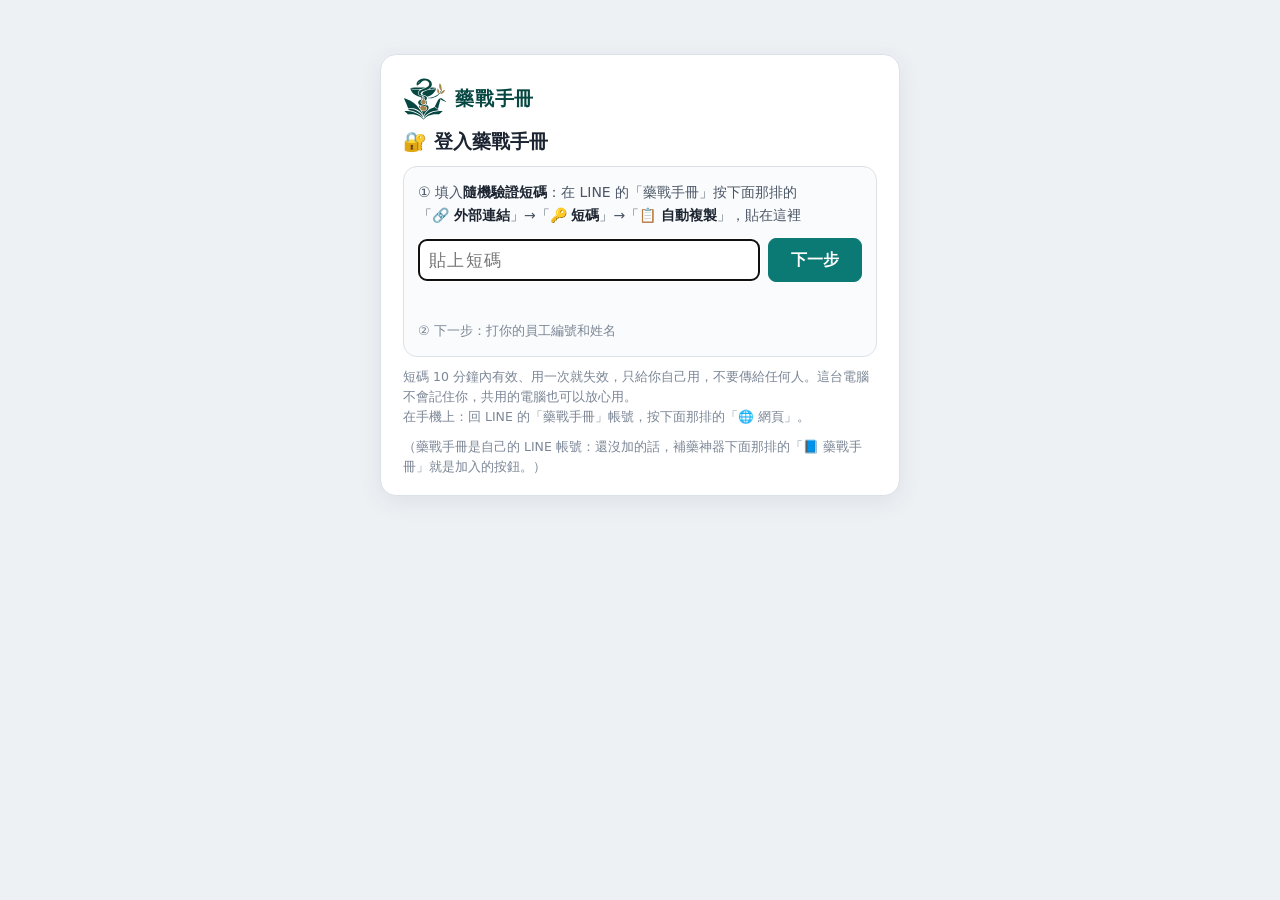
==== commit a98f71aa: "Add files via upload" ====
--- a/hb.html
+++ b/hb.html
@@ -6,17 +6,17 @@
 <meta name="referrer" content="no-referrer">
 <meta name="robots" content="noindex,nofollow,noarchive,nosnippet,noimageindex">
 <meta name="viewport" content="width=device-width, initial-scale=1, viewport-fit=cover">
-<meta name="buyao-hb" content="v12.14（藥戰手冊網頁 12.14・第 47 批）">
+<meta name="buyao-hb" content="v12.15（藥戰手冊網頁 12.15・第 48 批）">
 <title>藥戰手冊</title>
 <link rel="icon" type="image/png" sizes="64x64" href="[data-uri]">
 <link rel="apple-touch-icon" href="[data-uri]">
-<link rel="stylesheet" href="hb.css?v=d5331ff7cd">
+<link rel="stylesheet" href="hb.css?v=191b06488a">
 <style>.hbl{visibility:hidden;animation:hbl 0s linear 15s forwards}@keyframes hbl{to{visibility:visible}}</style>
 </head>
 <body>
 <div id="app" class="app"><div class="scr bootscr"><div class="scr-in ld"><div class="ld-logo"><svg class="lg" aria-hidden="true" xmlns="http://www.w3.org/2000/svg" viewBox="153 123 1009 1009"><path fill="#064742" fill-rule="evenodd" d="M616.0 1094.2C567.2 1033.0 485.4 991.3 389.6 978.9C358.2 974.8 314.9 975.2 281.3 979.7L269.0 981.4L252.3 964.8C231.6 944.3 213.5 928.6 194.2 914.6C189.1 910.8 185.1 907.3 185.3 906.6C186.1 904.2 219.1 903.3 247.0 905.0C327.9 909.9 413.6 931.9 479.5 964.8C516.7 983.3 543.9 1002.2 572.3 1029.2C588.4 1044.4 596.9 1054.1 609.8 1071.4C623.4 1089.7 622.3 1088.5 624.0 1086.8C624.8 1085.9 628.0 1081.8 631.0 1077.5C669.0 1023.6 712.4 986.8 771.3 958.5C803.8 942.8 834.2 932.1 878.0 920.7C930.3 907.0 1006.5 900.1 1054.8 904.7C1062.5 905.4 1062.7 906.9 1055.6 912.0C1037.5 925.1 1003.3 954.7 987.8 970.9C982.4 976.4 977.4 981.0 976.7 981.0C976.0 981.0 969.2 980.1 961.5 979.0C885.2 968.3 802.8 981.1 733.5 1014.4C693.0 1033.8 660.8 1058.0 634.0 1088.9C628.3 1095.6 623.1 1101.0 622.5 1101.0C621.9 1101.0 618.9 1098.0 616.0 1094.2ZM609.0 1047.8C587.8 1021.0 559.6 993.7 533.3 974.6C479.2 935.2 376.1 895.9 298.0 884.9C290.0 883.8 283.1 882.4 282.5 881.9C281.9 881.3 280.3 876.1 278.9 870.2C276.8 861.8 276.5 859.2 277.5 858.2C282.0 853.3 333.9 851.8 359.0 855.8C433.7 867.9 503.3 902.4 553.0 952.0C583.5 982.4 602.9 1011.7 612.4 1041.9C615.9 1053.1 614.8 1055.1 609.0 1047.8ZM631.6 1049.1C630.5 1047.3 635.2 1028.2 641.6 1008.9C654.8 968.6 683.4 927.3 716.8 900.1C722.0 895.9 728.3 890.8 730.8 888.7C738.0 882.9 753.3 872.9 766.5 865.2C777.5 858.9 788.9 852.8 822.5 835.5C829.1 832.1 842.9 824.9 853.3 819.6L872.0 809.8L874.9 811.7C876.4 812.7 883.7 818.1 891.1 823.7C898.5 829.3 908.5 836.9 913.5 840.6C924.0 848.5 952.7 867.8 962.3 873.5C975.8 881.5 976.0 882.4 963.8 883.4C932.9 886.0 876.3 898.3 840.5 910.1C748.5 940.6 681.5 984.5 639.5 1041.8C633.5 1050.0 632.6 1050.8 631.6 1049.1ZM621.2 1008.8C619.5 994.1 615.5 975.6 611.4 962.6C607.6 950.8 594.8 923.3 588.7 913.7C584.1 906.6 584.0 905.6 588.2 906.3C590.0 906.6 595.3 907.6 600.0 908.4C632.7 914.4 669.2 903.6 689.5 881.9C703.1 867.4 709.8 851.4 708.7 836.3C707.8 823.9 702.0 814.3 689.9 805.2C671.3 791.1 643.2 782.6 587.5 774.0C550.8 768.3 528.5 759.7 514.7 745.7C495.7 726.6 495.3 699.6 513.8 675.7C519.8 667.8 528.7 660.6 541.8 653.1C558.0 643.9 595.0 629.6 597.2 631.8C599.1 633.7 592.7 642.3 578.5 657.0C567.2 668.7 563.8 672.9 560.7 679.0C552.7 695.0 552.3 711.1 559.6 725.1C567.6 740.3 582.5 748.5 619.5 758.1C659.3 768.3 681.9 776.6 696.6 786.3C708.6 794.2 709.5 791.7 698.8 780.4C691.1 772.4 681.0 765.5 668.5 759.9C664.4 758.0 661.0 755.9 661.0 755.2C661.0 753.2 666.2 749.1 668.8 749.0C670.1 749.0 675.0 750.6 679.8 752.6C710.9 765.4 730.9 784.0 738.0 806.6C744.7 828.2 739.5 852.9 724.2 872.2C721.0 876.2 709.5 888.0 698.7 898.4C687.8 908.7 676.3 920.7 673.0 924.9C654.3 948.6 640.2 974.3 630.4 1002.2C627.2 1011.5 624.1 1019.0 623.5 1019.0C622.8 1019.0 621.9 1014.8 621.2 1008.8ZM599.1 983.7C555.5 914.2 497.0 868.5 421.5 845.2C374.5 830.7 316.8 829.0 279.7 841.2C273.8 843.1 272.8 843.2 271.6 841.9C270.8 841.1 267.4 833.1 264.0 824.0C236.5 751.5 208.2 684.8 181.5 629.4C176.1 618.1 172.6 609.7 173.0 609.0C173.9 607.5 176.5 608.3 204.5 618.7C298.2 653.6 364.3 689.1 424.0 736.6C446.1 754.3 478.9 787.6 496.9 810.9C499.3 814.0 503.1 818.8 505.4 821.5C510.1 827.1 538.5 864.6 552.6 884.0C569.7 907.4 586.8 934.8 593.2 949.0C602.4 969.3 609.6 994.0 606.2 994.0C605.8 994.0 602.6 989.4 599.1 983.7ZM937.5 843.7C929.8 838.0 918.3 829.5 912.0 824.9C885.0 805.3 882.0 802.8 882.0 800.4C882.0 799.1 884.3 793.6 887.1 788.3C890.0 782.9 895.7 771.8 900.0 763.5C904.2 755.2 910.2 743.8 913.2 738.0C916.3 732.2 925.4 714.7 933.5 699.0C956.2 655.1 966.1 636.7 968.4 634.2C969.5 632.9 978.6 626.6 988.5 620.3C998.4 613.9 1008.5 607.4 1010.9 605.8C1015.6 602.7 1019.6 602.4 1021.3 605.1C1022.1 606.3 1021.7 609.2 1019.8 615.6C1013.3 638.0 1002.9 674.7 999.6 686.5C997.7 693.6 992.9 711.0 989.1 725.0C981.2 753.5 980.3 757.0 966.7 810.0C961.4 830.6 956.6 848.9 956.2 850.5C954.8 855.6 952.4 854.7 937.5 843.7ZM524.0 826.9C520.7 822.4 518.0 817.7 518.0 816.6C518.0 807.5 527.3 787.3 535.6 778.2L540.7 772.5L546.6 773.8C555.8 775.7 556.1 776.6 550.1 784.0C540.4 796.2 534.6 810.3 533.2 825.9C532.8 831.0 532.0 834.5 531.3 834.7C530.6 835.0 527.4 831.4 524.0 826.9ZM681.8 743.8C679.2 742.7 676.9 741.3 676.7 740.6C676.4 740.0 678.0 736.5 680.2 733.0C690.2 716.5 691.3 696.8 683.2 680.5C678.9 671.9 675.0 666.9 661.5 653.0C646.3 637.4 643.5 632.7 643.6 623.5C643.7 619.1 644.4 616.1 646.3 612.3C652.1 601.1 649.1 587.8 638.5 577.5C627.9 567.1 611.5 560.3 569.0 548.5C550.8 543.5 532.2 535.2 523.4 528.2C504.9 513.6 502.5 483.9 518.0 460.8C534.0 436.8 562.9 417.3 611.9 397.3C652.3 380.8 659.7 377.6 673.0 371.2C712.4 352.3 736.1 332.7 747.7 309.6C760.4 284.4 756.2 258.2 736.2 236.8C727.2 227.3 720.2 222.4 706.4 215.8C668.0 197.8 613.1 201.3 589.2 223.5C585.7 226.7 581.7 231.4 580.3 233.9C565.0 260.4 546.7 277.8 516.5 294.4C503.9 301.3 498.0 303.9 488.8 306.4C483.5 307.9 483.0 308.3 482.0 311.8C480.5 317.5 480.9 324.9 483.1 331.0C486.3 339.9 486.4 340.0 484.7 340.0C483.9 340.0 481.1 337.7 478.6 334.9C473.2 328.9 470.0 320.0 470.0 310.8C470.0 306.3 469.4 303.8 467.8 301.2C466.1 298.4 465.5 295.6 465.2 288.9C464.0 264.5 483.0 226.5 507.7 204.0C527.9 185.6 560.9 168.7 591.3 161.0C638.1 149.3 690.3 154.3 732.7 174.5C784.5 199.3 815.0 241.3 815.0 287.9C815.0 342.2 777.4 384.6 702.5 415.0C695.4 417.9 674.0 425.5 655.0 432.0C604.2 449.3 594.4 453.5 579.8 464.2C570.9 470.7 564.8 477.7 560.8 485.8C554.6 498.4 556.8 513.8 566.4 524.8C574.6 534.1 590.5 541.3 620.0 549.0C653.1 557.7 669.0 563.5 681.1 571.6C706.8 588.6 710.1 617.7 689.0 640.4C685.9 643.7 682.8 647.5 682.1 648.7C679.5 653.7 681.2 658.6 688.1 666.6C698.6 678.8 702.3 688.7 702.4 705.0C702.5 720.4 698.3 733.5 690.5 742.9C687.4 746.5 687.9 746.4 681.8 743.8ZM1122.5 688.9C1113.2 685.1 1097.4 678.6 1087.5 674.6C1041.4 655.8 1024.4 648.6 1022.8 647.1C1021.2 645.6 1021.4 644.4 1026.9 626.6C1030.0 616.1 1033.2 607.4 1033.9 607.2C1034.5 607.0 1037.6 608.7 1040.8 611.1C1049.4 617.5 1084.5 645.6 1092.6 652.4C1096.5 655.8 1105.9 663.7 1113.5 670.0C1145.7 696.8 1145.0 696.1 1141.3 695.9C1140.3 695.9 1131.8 692.8 1122.5 688.9ZM578.4 625.9C578.2 625.4 577.8 620.7 577.7 615.3C577.4 602.8 575.1 597.3 567.1 589.7C559.4 582.4 557.9 581.7 535.8 576.1C500.2 567.0 482.4 560.7 457.0 548.1C401.5 520.5 361.6 481.8 337.0 431.5C328.9 415.1 322.2 396.4 323.7 394.9C324.4 394.2 327.8 394.8 334.4 396.9C354.8 403.4 398.2 409.0 452.0 412.0C470.8 413.0 526.3 415.0 537.8 415.0C542.3 415.0 544.0 415.4 544.0 416.4C544.0 417.1 541.2 419.9 537.8 422.6C507.2 446.4 490.9 476.1 494.9 501.1C497.4 516.8 502.8 526.6 514.3 536.1C524.8 544.9 535.2 549.5 568.7 560.0C580.6 563.7 587.7 568.2 593.2 575.5C598.3 582.2 600.1 587.8 600.7 598.5C601.2 607.2 601.1 607.7 597.8 614.0C594.9 619.8 593.9 620.8 589.0 623.2C582.8 626.2 579.2 627.1 578.4 625.9ZM744.0 610.9C727.2 609.8 726.0 609.3 726.0 604.1C726.0 601.9 726.4 599.9 726.9 599.6C727.3 599.3 735.3 598.8 744.6 598.5C785.1 597.0 811.8 592.7 847.0 581.8C868.8 575.1 880.3 570.5 899.1 560.9C968.6 525.4 1017.8 466.4 1041.3 390.0C1043.8 382.0 1046.1 373.6 1046.5 371.2C1047.2 367.0 1049.2 365.6 1050.4 368.6C1051.4 371.3 1051.0 381.1 1049.5 391.5C1044.3 426.1 1027.7 462.5 1001.4 497.2C991.5 510.3 965.8 536.0 951.5 547.1C893.7 592.3 817.0 615.9 744.0 610.9ZM707.9 575.8C701.0 562.9 683.6 551.8 656.5 543.0C616.7 530.2 604.7 523.6 598.0 511.0C595.6 506.5 596.2 496.2 599.2 489.7C607.2 472.6 631.1 458.1 691.7 433.4C699.0 430.4 711.6 424.9 719.7 421.2L734.5 414.3L753.0 413.6C818.1 411.2 875.2 404.6 899.9 396.8C905.5 395.0 909.6 394.2 910.1 394.7C911.4 396.0 905.2 413.4 898.6 427.3C879.0 468.7 844.9 506.0 802.0 533.2C781.7 546.1 761.7 555.6 737.5 563.9C720.6 569.8 718.5 570.8 714.6 574.9C711.1 578.6 709.5 578.8 707.9 575.8ZM482.5 398.9C413.9 396.8 342.0 390.1 326.2 384.2C320.7 382.1 319.5 379.1 323.2 376.6C332.6 370.4 387.4 365.6 477.0 363.0C529.8 361.5 662.0 361.7 662.0 363.3C662.0 364.7 646.4 371.8 622.9 381.0C614.4 384.3 600.5 390.0 592.0 393.5L576.5 400.0L541.5 399.8C522.2 399.8 495.7 399.3 482.5 398.9ZM768.4 396.9C767.6 395.6 767.3 396.0 778.0 387.9C782.7 384.4 790.5 377.7 795.3 373.1L804.2 364.6L811.3 364.8C846.8 366.0 890.1 370.4 904.9 374.4C919.1 378.3 915.2 383.7 896.0 387.0C892.4 387.6 887.0 388.5 884.0 389.0C869.2 391.6 854.1 393.1 813.0 396.0C781.7 398.3 769.4 398.5 768.4 396.9ZM522.3 250.1C526.1 246.6 528.8 241.2 529.2 236.4C529.5 233.0 529.2 232.5 527.3 232.2C524.7 231.8 516.3 236.0 513.3 239.2C508.5 244.4 505.2 256.2 508.2 257.3C510.0 257.9 518.9 253.4 522.3 250.1Z"/><path fill="#A78448" fill-rule="evenodd" d="M604.1 897.9C590.4 895.2 578.3 889.0 568.1 879.4C541.0 853.9 540.2 813.4 566.3 786.7L573.0 779.7L579.8 780.3C591.1 781.4 629.7 788.6 641.8 791.9C664.9 798.2 679.6 805.4 688.0 814.6C693.7 820.8 695.0 824.4 695.0 834.3C695.0 864.8 672.4 890.5 639.4 897.5C631.9 899.1 611.4 899.3 604.1 897.9ZM633.0 752.4C630.0 751.6 624.6 750.6 621.0 750.0C589.5 744.9 572.0 731.2 568.8 709.2C567.7 701.9 567.8 700.5 569.9 692.9C573.0 681.2 575.4 677.6 591.0 661.5C608.9 642.9 611.7 637.3 614.0 614.4C615.6 598.4 612.6 585.0 605.0 574.8C603.4 572.5 602.0 570.2 602.0 569.8C602.0 566.6 616.9 573.5 624.5 580.2C627.1 582.5 630.2 586.7 632.1 590.5C635.6 597.7 635.7 600.8 632.5 615.0C628.9 631.3 633.3 642.6 649.6 658.7C667.5 676.5 672.1 683.7 674.1 697.5C676.7 715.0 667.9 733.3 652.2 743.0C649.6 744.6 645.8 747.7 643.8 750.0C641.8 752.2 639.8 754.0 639.3 753.9C638.9 753.8 636.0 753.2 633.0 752.4ZM1002.6 511.2C1002.3 510.8 1003.9 508.4 1006.0 505.9C1008.1 503.4 1014.1 495.3 1019.4 487.9C1036.1 464.5 1037.3 462.8 1045.5 454.6C1062.4 437.4 1085.7 426.1 1109.1 423.4C1116.6 422.6 1116.9 423.4 1113.5 433.6C1102.0 467.5 1082.6 489.4 1053.6 501.2C1036.4 508.3 1004.6 514.5 1002.6 511.2ZM961.3 508.2C959.7 507.0 950.2 489.9 946.4 481.2C939.6 465.4 937.7 455.6 937.6 437.5C937.6 421.1 938.6 413.5 943.1 396.8C946.3 385.0 946.6 385.0 957.3 396.1C972.0 411.3 978.5 424.4 981.2 444.0C983.4 460.6 979.2 480.1 969.4 499.1C965.0 507.6 963.3 509.5 961.3 508.2ZM1014.8 420.2C999.8 399.1 990.2 379.0 984.8 357.0C982.8 348.7 982.5 345.1 982.5 328.0C982.6 310.2 982.8 307.5 985.3 297.5C989.7 279.8 994.3 265.8 995.8 265.2C998.8 264.1 1012.5 282.3 1021.5 299.2C1036.6 327.6 1039.4 359.7 1029.9 397.5C1027.6 406.8 1022.4 421.9 1020.8 423.7C1019.1 425.7 1018.4 425.3 1014.8 420.2Z"/></svg></div><div class="ld-name">藥戰手冊</div><div class="bk" aria-hidden="true"><i class="bk-c"></i><i class="bk-l"></i><i class="bk-r"></i><i class="bk-p"></i><i class="bk-p"></i><i class="bk-p"></i></div><div class="ldbar" id="ldBar" role="progressbar" aria-label="載入進度" aria-valuemin="0" aria-valuemax="100"><i id="ldFill" class="pre"></i></div><p class="muted ldtx" id="bootMsg" role="status" aria-live="polite">載入網頁…</p><p class="muted hbl">還在載入…等太久的話：重新整理這一頁（LINE 裡是下面那排的 ↻）；還是不行，改用 Safari 或 Chrome 打開。</p><noscript><p>要開啟 JavaScript 才能看。</p></noscript></div></div></div>
 <script src="cfg.js" defer></script>
-<script src="hb3d.js?v=d5331ff7cd" defer></script>
-<script src="hb.js?v=d5331ff7cd" defer></script>
+<script src="hb3d.js?v=191b06488a" defer></script>
+<script src="hb.js?v=191b06488a" defer></script>
 </body>
 </html>
--- a/hb.css
+++ b/hb.css
@@ -1569,6 +1569,10 @@
 .wv-note{flex:none;padding:6px 12px;background:#FFF8E8;color:#7A4B00;font-size:12.5px;line-height:1.5;border-bottom:1px solid #E3C27A;overflow-wrap:anywhere}
 .fv-idle{flex:none;padding:6px 10px;background:#FDECEC;color:#7F1D1D;font-weight:700;font-size:13px;text-align:center;cursor:pointer;border-bottom:1px solid #F5C2C2}
 .xlink.xweb .xl-o{font-weight:800}
+.xlink.xext{border-style:dashed}
+.lk-m.ok.ext{color:#8A5300}
+.wv-no .wv-next{font-size:13px;color:#475569}
+.wv-no.wv-opened .fv-e{color:#8A5300}
 @media (max-width:520px){.fv-ot{display:none}.fvw .btn.fv-o{padding:5px 12px;font-size:16px}}
 
 .pg.book{display:flex;flex-direction:column;height:100vh;height:100dvh;min-height:0;overflow:hidden;padding-bottom:0}
